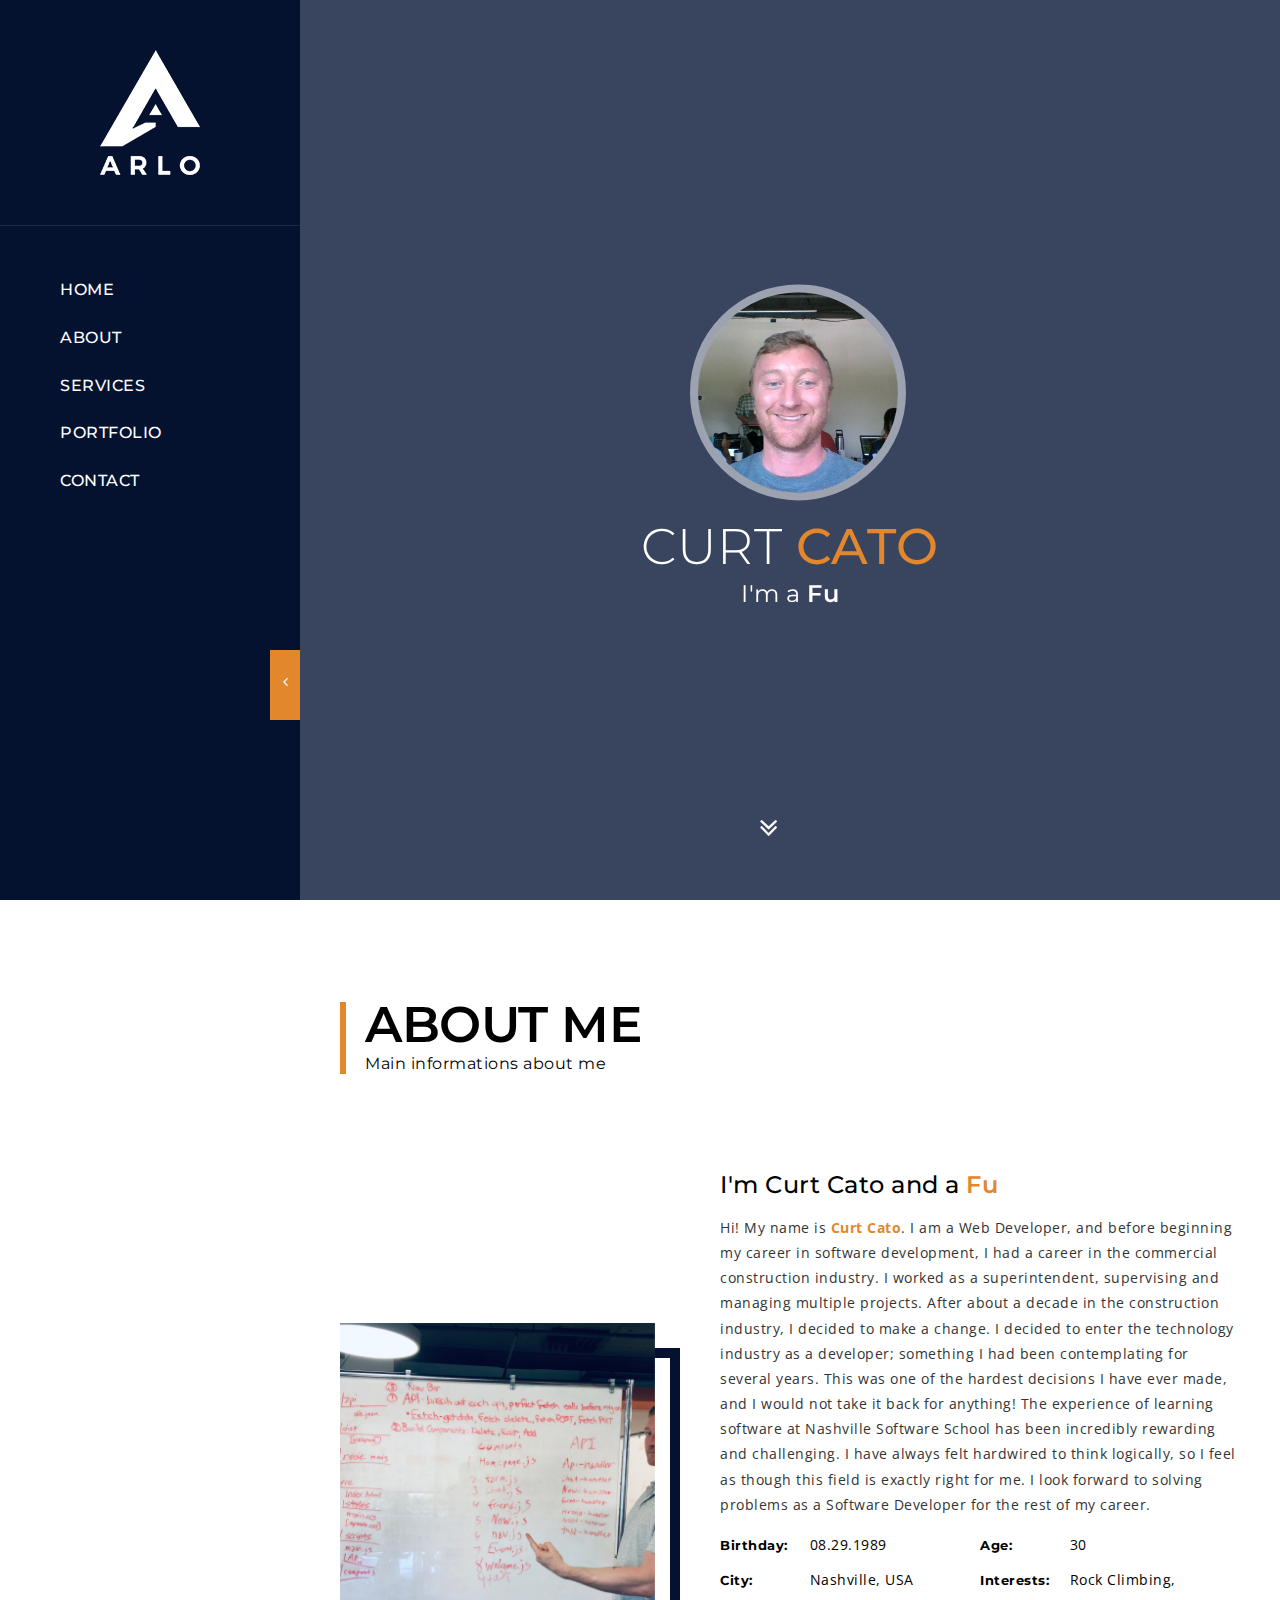
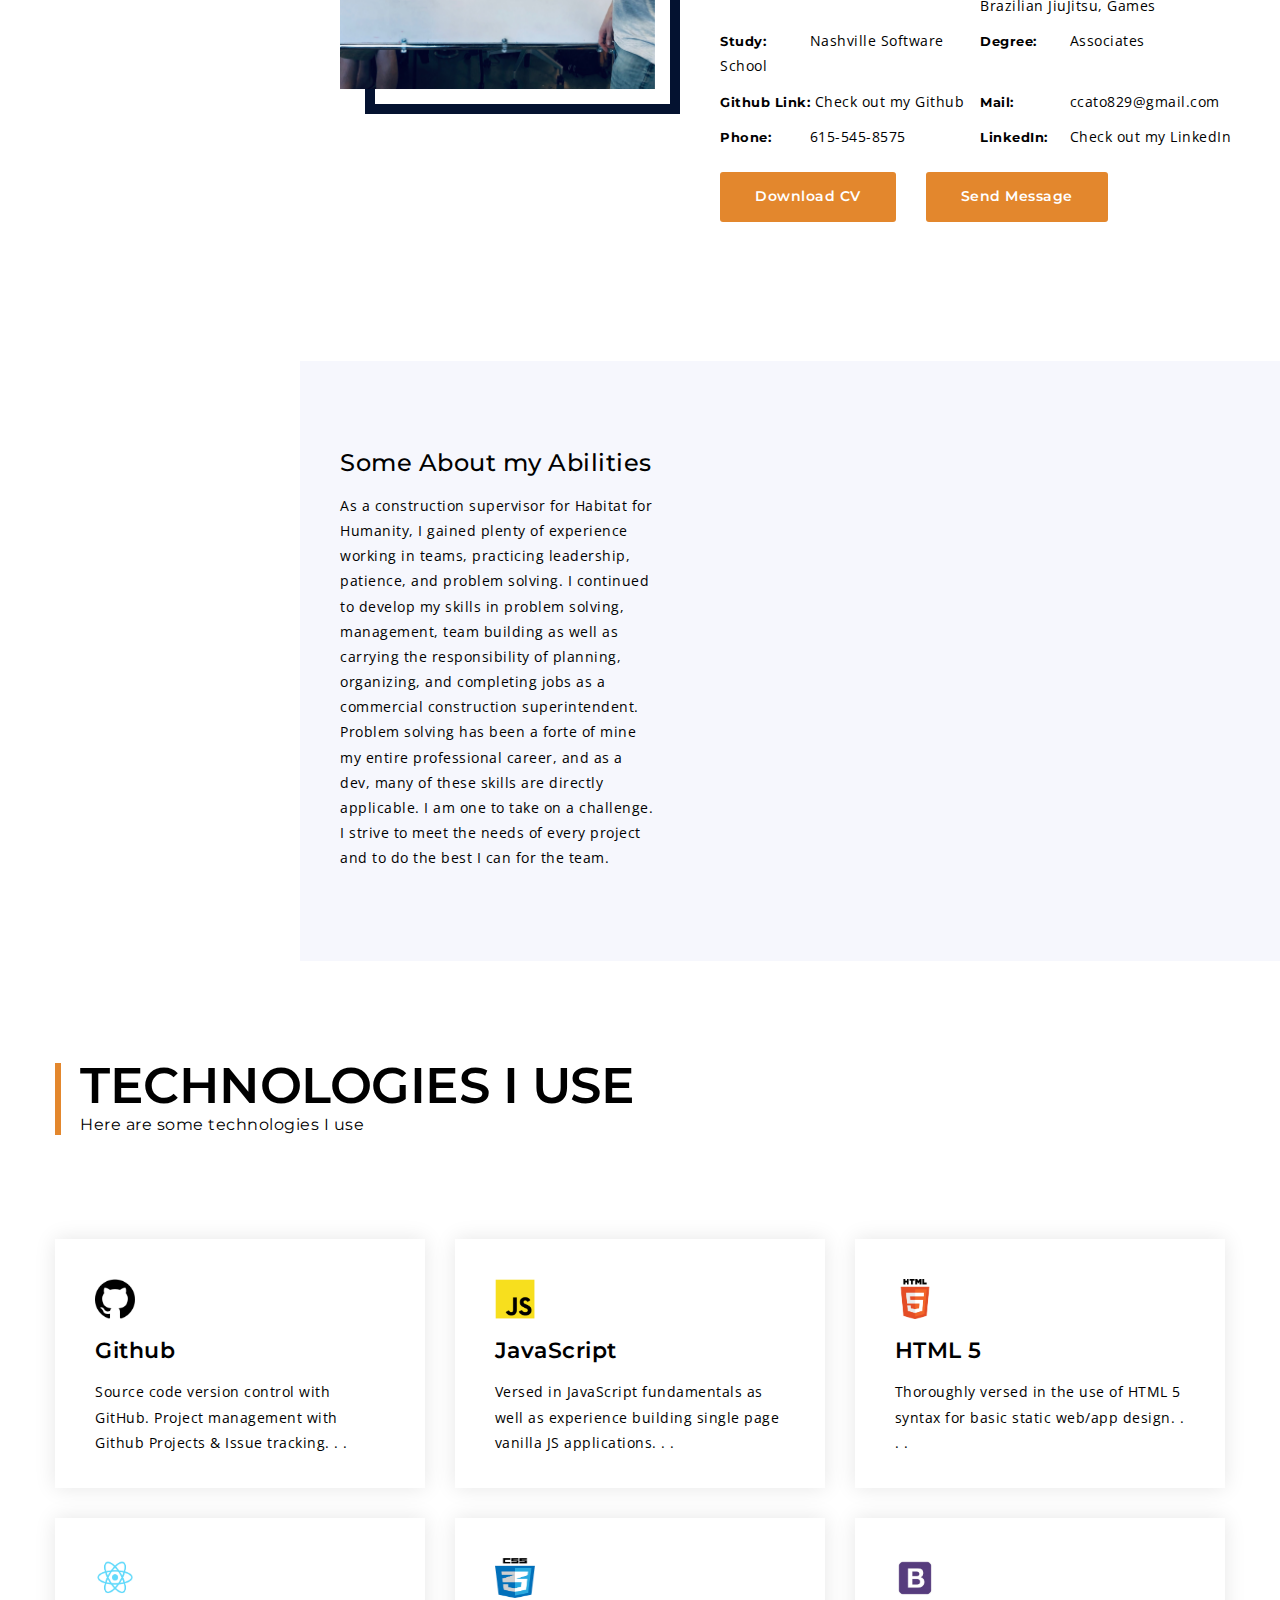
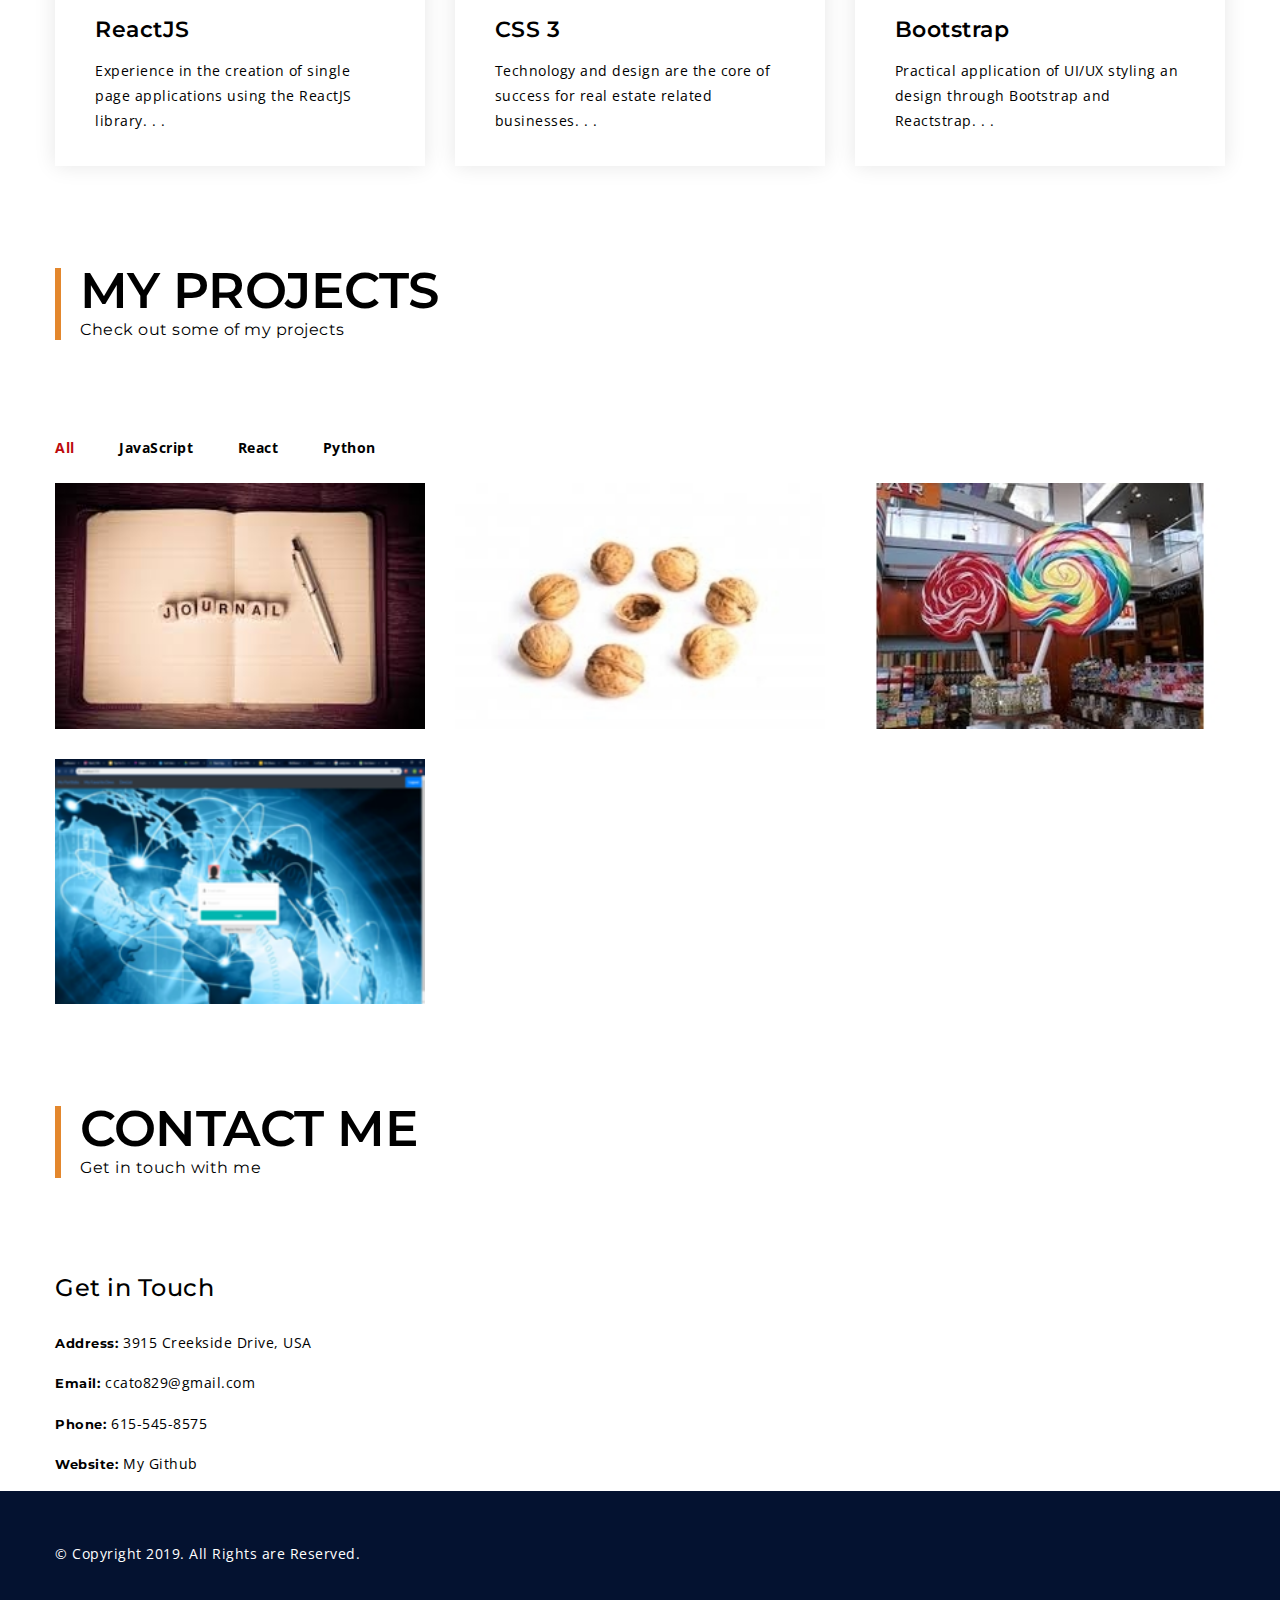
==== index.html @ fca59db5 "first commit" ====
<!DOCTYPE html>
<!--[if lt IE 7]><html class="ie ie6" lang="en"> <![endif]-->
<!--[if IE 7]><html class="ie ie7" lang="en"> <![endif]-->
<!--[if IE 8]><html class="ie ie8" lang="en"> <![endif]-->
<!--[if (gte IE 9)|!(IE)]><!-->
<html lang="en">
  <!--<![endif]-->

  <head>
    <meta http-equiv="Content-Type" content="text/html; charset=utf-8" />

    <meta name="description" content="Name of your web site" />
    <meta name="author" content="Marketify" />

    <meta
      name="viewport"
      content="width=device-width, initial-scale=1, maximum-scale=1"
    />

    <title>Arlo HTML 5 Template</title>

    <!-- STYLES -->
    <link
      href="https://fonts.googleapis.com/css?family=Montserrat:400,400i,500,500i,600,600i,700,700i,800,800i,900,900i"
      rel="stylesheet"
    />
    <link
      href="https://fonts.googleapis.com/css?family=Open+Sans:400,400i,600,600i,700,700i,800,800i"
      rel="stylesheet"
    />
    <link rel="stylesheet" type="text/css" href="css/plugins.css" />
    <link rel="stylesheet" type="text/css" href="css/style.css" />
    <!--[if lt IE 9]>
      <script type="text/javascript" src="js/modernizr.custom.js"></script>
    <![endif]-->
    <!-- /STYLES -->
  </head>

  <body>
    <!-- WRAPPER ALL -->
    <div class="arlo_tm_wrapper_all">
      <div id="arlo_tm_popup_blog">
        <div class="container">
          <div class="inner_popup scrollable"></div>
        </div>
        <span class="close"><a href="#"></a></span>
      </div>

      <!-- PRELOADER -->
      <div class="arlo_tm_preloader">
        <div class="spinner_wrap">
          <div class="spinner"></div>
        </div>
      </div>
      <!-- /PRELOADER -->

      <!-- MOBILE MENU -->
      <div class="arlo_tm_mobile_header_wrap">
        <div class="main_wrap">
          <div class="logo">
            <img src="img/logo/mobile_logo.png" alt="" />
          </div>
          <div class="arlo_tm_trigger">
            <div class="hamburger hamburger--collapse-r">
              <div class="hamburger-box">
                <div class="hamburger-inner"></div>
              </div>
            </div>
          </div>
        </div>
        <div class="arlo_tm_mobile_menu_wrap">
          <div class="mob_menu">
            <ul class="anchor_nav">
              <li><a href="#home">Home</a></li>
              <li><a href="#about">About</a></li>
              <li><a href="#services">Services</a></li>
              <li><a href="#portfolio">Portfolio</a></li>
              <!-- <li><a href="#news">News</a></li> -->
              <li><a href="#contact">Contact</a></li>
            </ul>
          </div>
        </div>
      </div>
      <!-- /MOBILE MENU -->

      <!-- CONTENT -->
      <div class="arlo_tm_content">
        <!-- LEFTPART -->
        <div class="arlo_tm_leftpart_wrap">
          <div class="leftpart_inner">
            <div class="logo_wrap">
              <a href="#"><img src="img/logo/desktop-logo.png" alt=""/></a>
            </div>
            <div class="menu_list_wrap">
              <ul class="anchor_nav">
                <li><a href="#home">Home</a></li>
                <li><a href="#about">About</a></li>
                <li><a href="#services">Services</a></li>
                <li><a href="#portfolio">Portfolio</a></li>
                <!-- <li><a href="#news">News</a></li> -->
                <li><a href="#contact">Contact</a></li>
              </ul>
            </div>
            <div class="leftpart_bottom">
              <div class="social_wrap">
                <ul>
                  <!-- <li>
                    <a href="#"><i class="xcon-facebook"></i></a>
                  </li> -->
                  <!-- <li>
                    <a href="#"><i class="xcon-twitter"></i></a>
                  </li> -->
                  <!-- <li>
                    <a href="#"><i class="xcon-linkedin"></i></a>
                  </li>
                  <li>
                    <a href="#"><i class="xcon-instagram"></i></a>
                  </li> -->
                  <!-- <li>
                    <a href="#"><i class="xcon-behance"></i></a>
                  </li> -->
                </ul>
              </div>
            </div>
            <a class="arlo_tm_resize" href="#"
              ><i class="xcon-angle-left"></i
            ></a>
          </div>
        </div>
        <!-- /LEFTPART -->

        <!-- RIGHTPART -->
        <div class="arlo_tm_rightpart">
          <div class="rightpart_inner">
            <div class="arlo_tm_section" id="home">
              <div class="arlo_tm_hero_header_wrap">
                <div class="arlo_tm_ripple_wrap" id="ripple">
                  <div class="overlay"></div>
                  <div class="inner_content">
                    <div class="image_wrap">
                      <img src="img/about/600x600.jpg" alt="" />
                      <div class="main" data-img-url="img/about/WIN_20190521_11_21_01_Pro.jpg"></div>
                    </div>
                    <div class="name_holder">
                      <h3>Curt <span>Cato</span></h3>
                    </div>
                    <div class="text_typing">
                      <p>
                        I'm a <span class="arlo_tm_animation_text_word"></span>
                      </p>
                    </div>
                  </div>
                  <div class="arlo_tm_arrow_wrap bounce anchor">
                    <a href="#about"><i class="xcon-angle-double-down"></i></a>
                  </div>
                </div>
              </div>
            </div>

            <!-- ABOUT -->
            <div class="arlo_tm_section relative" id="about">
              <div class="arlo_tm_about_wrapper_all">
                <div class="container">
                  <div class="arlo_tm_title_holder">
                    <h3>About Me</h3>
                    <span>Main informations about me</span>
                  </div>
                  <div class="arlo_tm_about_wrap">
                    <div class="author_wrap">
                      <div class="leftbox">
                        <div
                          class="about_image_wrap parallax"
                          data-relative-input="true"
                        >
                          <div class="image layer" data-depth="0.1">
                            <img src="img/about/550x640.jpg" alt="" />
                            <div
                              class="inner"
                              data-img-url="img/about/WhiteBoard.jpg"
                            ></div>
                          </div>
                          <div class="border layer" data-depth="0.2">
                            <img src="img/about/550x640.jpg" alt="" />
                            <div class="inner"></div>
                          </div>
                        </div>
                      </div>
                      <div class="rightbox">
                        <div class="arlo_tm_mini_title_holder">
                          <h4>
                            I'm Curt Cato and a
                            <span class="arlo_tm_animation_text_word"></span>
                          </h4>
                        </div>
                        <div class="definition">
                          <p>
                            Hi! My name is <strong>Curt Cato</strong>. I am a
                            Web Developer, and before beginning my career in
                            software development, I had a career in the
                            commercial construction industry. I worked as a
                            superintendent, supervising and managing multiple
                            projects. After about a decade in the construction
                            industry, I decided to make a change. I decided to
                            enter the technology industry as a developer;
                            something I had been contemplating for several
                            years. This was one of the hardest decisions I have
                            ever made, and I would not take it back for
                            anything! The experience of learning software at
                            Nashville Software School has been incredibly
                            rewarding and challenging. I have always felt
                            hardwired to think logically, so I feel as though
                            this field is exactly right for me. I look forward
                            to solving problems as a Software Developer for the
                            rest of my career.
                          </p>
                        </div>
                        <div class="about_short_contact_wrap">
                          <ul>
                            <li>
                              <span><label>Birthday:</label> 08.29.1989</span>
                            </li>
                            <li>
                              <span><label>Age:</label> 30</span>
                            </li>
                            <li>
                              <span><label>City:</label> Nashville, USA</span>
                            </li>
                            <li>
                              <span
                                ><label>Interests:</label> Rock Climbing,
                                Brazilian JiuJitsu, Games</span
                              >
                            </li>
                            <li>
                              <span
                                ><label>Study:</label> Nashville Software
                                School</span
                              >
                            </li>
                            <li>
                              <span><label>Degree:</label> Associates</span>
                            </li>
                            <li>
                              <span
                                ><label>Github Link:</label>
                                <a href="https://github.com/CurtCato" target="_blank"
                                  >Check out my Github</a
                                ></span
                              >
                            </li>
                            <li>
                              <span
                                ><label>Mail:</label>
                                <a href="mailto:ccato829@gmail.com"
                                  >ccato829&#64;gmail.com</a
                                ></span
                              >
                            </li>
                            <li>
                              <span
                                ><label>Phone:</label>
                                615-545-8575</span
                              >
                            </li>
                            <li>
                              <span
                                ><label>LinkedIn:</label>
                                <a href="https://www.linkedin.com/in/curtcato/" target="_blank"
                                  >Check out my LinkedIn</a
                                ></span
                              >
                            </li>
                          </ul>
                        </div>
                        <div class="buttons_wrap">
                          <ul>
                            <li>
                              <a href="index.html"><span>Download CV</span></a>
                            </li>
                            <li class="anchor">
                              <a href="#contact"><span>Send Message</span></a>
                            </li>
                          </ul>
                        </div>
                      </div>
                    </div>
                  </div>
                </div>
              </div>
            </div>
            <!-- /ABOUT -->

            <!-- SKILLS -->
            <div class="arlo_tm_section">
              <div class="arlo_tm_skills_wrap">
                <div class="container">
                  <div class="inner_wrap">
                    <div class="leftbox">
                      <div class="arlo_tm_mini_title_holder">
                        <h4>Some About my Abilities</h4>
                      </div>
                      <p>
                        As a construction supervisor for Habitat
                        for Humanity, I gained plenty of experience working in
                        teams, practicing leadership, patience, and problem solving.
                        I continued to develop my skills in problem solving, management,
                        team building as well as carrying the responsibility of planning,
                        organizing, and completing jobs as a commercial construction superintendent.
                        Problem solving has been a forte of mine my entire professional career,
                        and as a dev, many of these skills are directly applicable. I am one to
                        take on a challenge. I strive to meet the needs of every project and
                        to do the best I can for the team.
                      </p>
                    </div>
                    <!-- <div class="rightbox">
                      <div class="progress_bar_wrap_total">
                        <div
                          class="arlo_tm_progress_wrap"
                          data-size="small"
                          data-round="c"
                          data-strip="off"
                        >
                          <div
                            class="arlo_tm_progress"
                            data-value="95"
                            data-color="#000"
                          >
                            <span
                              ><span class="label"
                                >Wordpress -
                                <span class="experience"
                                  >5 years of experience</span
                                ></span
                              ><span class="number">95%</span></span
                            >
                            <div class="arlo_tm_bar_bg">
                              <div class="arlo_tm_bar_wrap">
                                <div class="arlo_tm_bar"></div>
                              </div>
                            </div>
                          </div>
                          <div
                            class="arlo_tm_progress"
                            data-value="85"
                            data-color="#000"
                          >
                            <span
                              ><span class="label"
                                >Css -
                                <span class="experience"
                                  >3 years of experience</span
                                ></span
                              ><span class="number">85%</span></span
                            >
                            <div class="arlo_tm_bar_bg">
                              <div class="arlo_tm_bar_wrap">
                                <div class="arlo_tm_bar"></div>
                              </div>
                            </div>
                          </div>
                          <div
                            class="arlo_tm_progress"
                            data-value="75"
                            data-color="#000"
                          >
                            <span
                              ><span class="label"
                                >HTML -
                                <span class="experience"
                                  >4 years of experience</span
                                ></span
                              ><span class="number">75%</span></span
                            >
                            <div class="arlo_tm_bar_bg">
                              <div class="arlo_tm_bar_wrap">
                                <div class="arlo_tm_bar"></div>
                              </div>
                            </div>
                          </div>
                          <div
                            class="arlo_tm_progress"
                            data-value="90"
                            data-color="#000"
                          >
                            <span
                              ><span class="label"
                                >After Effect -
                                <span class="experience"
                                  >6 years of experience</span
                                ></span
                              ><span class="number">90%</span></span
                            >
                            <div class="arlo_tm_bar_bg">
                              <div class="arlo_tm_bar_wrap">
                                <div class="arlo_tm_bar"></div>
                              </div>
                            </div>
                          </div>
                        </div> -->
                      </div>
                    </div>
                  </div>
                </div>
              </div>
            </div>
            <!-- /SKILLS -->

            <!-- SERVICES -->
            <div class="arlo_tm_section" id="services">
              <div class="arlo_tm_services_wrap">
                <div class="container">
                  <div class="arlo_tm_title_holder">
                    <h3>Technologies I Use</h3>
                    <span>Here are some technologies I use</span>
                  </div>
                  <div class="list_wrap">
                    <ul>
                      <li>
                        <div class="inner">
                          <div class="icon">
                            <img
                              class="svg"
                              src="img\logo\githublogo.png"
                              alt=""
                            />
                          </div>
                          <div class="title_service">
                            <h3>Github</h3>
                          </div>
                          <div class="text">
                            <p>
                              Source code version control with GitHub. Project management with Github Projects & Issue
                              tracking. . .
                            </p>
                          </div>
                        </div>
                      </li>
                      <li>
                        <div class="inner">
                          <div class="icon">
                            <img class="svg" src="img\logo\javascripticon.png" alt="" />
                          </div>
                          <div class="title_service">
                            <h3>JavaScript</h3>
                          </div>
                          <div class="text">
                            <p>
                              Versed in JavaScript fundamentals as well as experience building single page vanilla JS
                              applications. . .
                            </p>
                          </div>
                        </div>
                      </li>
                      <li>
                        <div class="inner">
                          <div class="icon">
                            <img class="svg" src="img\logo\html5icon.png" alt="" />
                          </div>
                          <div class="title_service">
                            <h3>HTML 5</h3>
                          </div>
                          <div class="text">
                            <p>
                              Thoroughly versed in the use of HTML 5 syntax for basic static web/app design. . . .
                            </p>
                          </div>
                        </div>
                      </li>
                      <li>
                        <div class="inner">
                          <div class="icon">
                            <img class="svg" src="img\logo\ReactIcon.png" alt="" />
                          </div>
                          <div class="title_service">
                            <h3>ReactJS</h3>
                          </div>
                          <div class="text">
                            <p>
                              Experience in the creation of single page applications using the ReactJS library. . .
                            </p>
                          </div>
                        </div>
                      </li>
                      <li>
                        <div class="inner">
                          <div class="icon">
                            <img
                              class="svg"
                              src="img\logo\CSSlogo.png"
                              alt=""
                            />
                          </div>
                          <div class="title_service">
                            <h3>CSS 3</h3>
                          </div>
                          <div class="text">
                            <p>
                              Technology and design are the core of success for real estate related businesses. . .
                            </p>
                          </div>
                        </div>
                      </li>
                      <li>
                        <div class="inner">
                          <div class="icon">
                            <img
                              class="svg"
                              src="img\logo\BootstrapLogo.jpg"
                              alt=""
                            />
                          </div>
                          <div class="title_service">
                            <h3>Bootstrap</h3>
                          </div>
                          <div class="text">
                            <p>
                              Practical application of UI/UX styling an design through Bootstrap and Reactstrap. . .
                            </p>
                          </div>
                        </div>
                      </li>
                    </ul>
                  </div>
                </div>
              </div>
            </div>
            <!-- /SERVICES -->

            <!-- PORTFOLIO -->
            <div class="arlo_tm_section relative" id="portfolio">
              <div class="arlo_tm_portfolio_wrapper_all">
                <!-- PORTFOLIO FILTER -->
                <div class="arlo_tm_second_portfolio">
                  <div class="container">
                    <div class="arlo_tm_portfolio_wrap">
                      <div class="arlo_tm_title_holder portfolio">
                        <h3>My Projects</h3>
                        <span>Check out some of my projects</span>
                      </div>
                      <div class="arlo_tm_portfolio_titles"></div>
                      <ul class="arlo_tm_portfolio_filter">
                        <li>
                          <a href="#" class="current" data-filter="*">All</a>
                        </li>
                        <li><a href="#" data-filter=".JavaScript">JavaScript</a></li>
                        <li>
                          <a href="#" data-filter=".React">React</a>
                        </li>
                        <li>
                          <a href="#" data-filter=".Python">Python</a>
                        </li>
                      </ul>
                      <ul class="arlo_tm_portfolio_list gallery_zoom">
                        <li class="JavaScript">
                          <div
                            class="entry arlo_tm_portfolio_animation_wrap"
                            data-title="My Daily Journal"
                            data-category="JavaScript"
                          >
                            <a href="https://github.com/CurtCato/Daily-Journal" target="_blank">
                              <img src="img\portfolio\journalImg.jpg" alt="" />
                              <div
                                class="arlo_tm_portfolio_image_main"
                                data-img-url="img\portfolio\journalImg.jpg"
                              ></div>
                            </a>
                          </div>
                        </li>
                        <li class="JavaScript">
                          <div
                            class="entry arlo_tm_portfolio_animation_wrap"
                            data-title="NutShell"
                            data-category="JavaScript"
                          >
                            <a href="https://github.com/CurtCato/c33-nutshell-go-go-grumpy" target="_blank">
                              <img src="img\portfolio\theSmallerNutshellImg.jpg" alt="" />
                              <div
                                class="arlo_tm_portfolio_image_main"
                                data-img-url="img\portfolio\theSmallerNutshellImg.jpg"
                              ></div>
                            </a>
                          </div>
                        </li>
                        <li class="React">
                          <div
                            class="entry arlo_tm_portfolio_animation_wrap"
                            data-title="Kandy-Korner"
                            data-category="React"
                          >
                            <a href="https://github.com/CurtCato/kandy-korner" target="_blank">
                              <img src="img\portfolio\smallerKandyImg.jpg" alt="" />
                              <div
                                class="arlo_tm_portfolio_image_main"
                                data-img-url="img\portfolio\smallerKandyImg.jpg"
                              ></div>
                            </a>
                          </div>
                        </li>
                        <li class="React">
                          <div
                            class="entry arlo_tm_portfolio_animation_wrap"
                            data-title="DevFinder"
                            data-category="React"
                          >
                            <a href="https://github.com/CurtCato/DevFinder-FE-Capstone" target="_blank">
                              <img src="img\portfolio\smallerDevFinder.png" alt="" />
                              <div
                                class="arlo_tm_portfolio_image_main"
                                data-img-url="img\portfolio\smallerDevFinder.png"
                              ></div>
                            </a>
                          </div>
                        </li>
                        <!-- <li class="design">
                          <div
                            class="entry arlo_tm_portfolio_animation_wrap"
                            data-title="Creatives Castle"
                            data-category="Design"
                          >
                            <a href="portfolio-single-5.html">
                              <img src="img/portfolio/600x600.jpg" alt="" />
                              <div
                                class="arlo_tm_portfolio_image_main"
                                data-img-url="img/portfolio/5.jpg"
                              ></div>
                            </a>
                          </div>
                        </li>
                        <li class="photography">
                          <div
                            class="entry arlo_tm_portfolio_animation_wrap"
                            data-title="White Bag"
                            data-category="Photography"
                          >
                            <a href="portfolio-single-6.html">
                              <img src="img/portfolio/600x600.jpg" alt="" />
                              <div
                                class="arlo_tm_portfolio_image_main"
                                data-img-url="img/portfolio/6.jpg"
                              ></div>
                            </a>
                          </div>
                        </li> -->
                      </ul>
                    </div>
                  </div>
                </div>
                <!-- /PORTFOLIO FILTER -->
              </div>
            </div>
            <!-- /PORTFOLIO -->

            <!-- TESTIMONIALS -->
            <!-- <div class="arlo_tm_section" id="testimonials">
              <div class="arlo_tm_testimonials_wrapper_all">
                <div class="arlo_tm_universal_box_wrap">
                  <div class="bg_wrap">
                    <div
                      class="overlay_image testimonial jarallax"
                      data-speed="0"
                    ></div>
                    <div class="overlay_color testimonial"></div>
                  </div>
                  <div class="content testimonial">
                    <div class="arlo_tm_testimonial_wrap">
                      <div class="container">
                        <div class="carousel_wrap">
                          <ul class="owl-carousel">
                            <li class="item">
                              <div class="inner">
                                <div class="quotebox_wrap">
                                  <i class="xcon-quote-left"></i>
                                </div>
                                <div class="definitions_wrap">
                                  <p>
                                    “Arlo team are easy to work with and helped
                                    me make amazing websites in a short amount
                                    of time. Thanks guys for works.”
                                  </p>
                                </div>
                                <div class="name_holder">
                                  <p>Antonio Baraley, CEO Founder</p>
                                </div>
                              </div>
                            </li>
                            <li class="item">
                              <div class="inner">
                                <div class="quotebox_wrap">
                                  <i class="xcon-quote-left"></i>
                                </div>
                                <div class="definitions_wrap">
                                  <p>
                                    “We were looking for a logo with a touch of
                                    modernism. Arlo grasped our needs and
                                    produced a stunning design.”
                                  </p>
                                </div>
                                <div class="name_holder">
                                  <p>Calena Gomez, AOC Designer</p>
                                </div>
                              </div>
                            </li>
                            <li class="item">
                              <div class="inner">
                                <div class="quotebox_wrap">
                                  <i class="xcon-quote-left"></i>
                                </div>
                                <div class="definitions_wrap">
                                  <p>
                                    “Awesome to work with Arlo. Good organized,
                                    easy to communicate with, responsive with
                                    next iterations.”
                                  </p>
                                </div>
                                <div class="name_holder">
                                  <p>Torren Winston, Photographer.</p>
                                </div>
                              </div>
                            </li>
                          </ul>
                        </div>
                      </div>
                    </div>
                  </div>
                </div>
              </div>
            </div> -->
            <!-- /TESTIMONIALS -->

            <!-- COUNTERBOX -->
            <!-- <div class="arlo_tm_section">
              <div class="container">
                <div class="arlo_tm_counter_wrap" data-col="4" data-delay="300">
                  <ul class="arlo_tm_counter_list arlo_tm_miniboxes">
                    <li>
                      <div class="inner arlo_tm_minibox">
                        <h3>
                          <span
                            ><span
                              class="arlo_tm_counter"
                              data-from="0"
                              data-to="2222"
                              data-speed="3000"
                              >0</span
                            ></span
                          >
                        </h3>
                        <span>Projects Completed</span>
                      </div>
                    </li>
                    <li>
                      <div class="inner arlo_tm_minibox">
                        <h3>
                          <span
                            ><span
                              class="arlo_tm_counter"
                              data-from="0"
                              data-to="333"
                              data-speed="3000"
                              >0</span
                            >K</span
                          >
                        </h3>
                        <span>Lines of Code</span>
                      </div>
                    </li>
                    <li>
                      <div class="inner arlo_tm_minibox">
                        <h3>
                          <span
                            ><span
                              class="arlo_tm_counter"
                              data-from="0"
                              data-to="8888"
                              data-speed="3000"
                              >0</span
                            ></span
                          >
                        </h3>
                        <span>Happy Clients</span>
                      </div>
                    </li>
                    <li>
                      <div class="inner arlo_tm_minibox">
                        <h3>
                          <span
                            ><span
                              class="arlo_tm_counter"
                              data-from="0"
                              data-to="777"
                              data-speed="3000"
                              >0</span
                            >+</span
                          >
                        </h3>
                        <span>My Awwwards</span>
                      </div>
                    </li>
                  </ul>
                </div>
              </div>
            </div> -->
            <!-- /COUNTERBOX -->

            <!-- NEWS -->
            <!-- <div class="arlo_tm_section" id="news">
              <div class="arlo_tm_news_wrap">
                <div class="container">
                  <div class="arlo_tm_title_holder news">
                    <h3>Latest News</h3>
                    <span>Check out our latest News</span>
                  </div>
                  <div class="arlo_tm_list_wrap blog_list">
                    <ul class="total">
                      <li class="wow fadeInUp" data-wow-duration="1.2s">
                        <div class="inner_list">
                          <div class="image_wrap">
                            <img
                              class="small"
                              src="img/blog/500x350.jpg"
                              alt=""
                            />
                            <img
                              class="big"
                              src="img/blog/1170x450.jpg"
                              alt=""
                            />
                            <div
                              class="news_image"
                              data-url="img/blog/1.jpg"
                            ></div>
                            <a class="link_news" href="index.html"></a>
                          </div>
                          <div class="definitions_wrap">
                            <div class="date_wrap">
                              <p>
                                January 22, 2018 <a href="index.html">Logos</a>
                              </p>
                            </div>
                            <div class="title_holder">
                              <h3>
                                <a href="index.html"
                                  >How to Create Great Logo for Your Business</a
                                >
                              </h3>
                            </div>
                            <div class="definition">
                              <p>
                                If you are reading this, you probably plan to
                                start a small business or a side hustle very
                                soon. And you probably have ...
                              </p>
                            </div>
                            <div class="full_def">
                              <p>
                                If you are reading this, you probably plan to
                                start a small business or a side hustle very
                                soon. And you probably have a couple of
                                questions running through your mind like: Do I
                                really need that logo? Or Yep, I really need
                                one. But how can I get it on a budget? This post
                                was created to help you bring system out of
                                confusion so you can get the best out of your
                                business and enter the market full force. First
                                of all, yes, you do need a logo, and it does not
                                really matter how big or small your business is.
                                Even if you making a craft soap and sell it to
                                your relatives and friends, you still need a
                                logo. If you plan to monetize an idea, you need
                                a logo for it. Otherwise your work, your
                                efforts, your image and your future brand belong
                                to everyone, like grapes at a grocery store. But
                                most importantly, the final design you come up
                                with should be effective enough to promote your
                                business and get you that place in the sun. Here
                                are a few tips that will make the whole process
                                easier and more fun. The first step to a killer
                                logo is an idea. So start feeding your brain
                                with new impressions and experiences. Use
                                anything that works for you. Try hiking and gain
                                inspiration from nature. Or visit an art
                                gallery. Meditation, photography, action sports
                                In a nutshell, any kind of activity that fills
                                you up with energy and joy may help you get that
                                revolutionary idea. It is always useful to
                                browse the websites (or social media profiles)
                                of your potential rivals to not only judge their
                                logos but to practice analysis. Do you find your
                                competitor logo effective or attractive? Try to
                                think of the ways it helps the rival company to
                                be profitable. Is there something you would
                                change? Why? All of these questions can really
                                help you to improve your own perception of your
                                brand as well as the future marketing strategy.
                                Find out what the strengths and weaknesses of
                                your rivals are and benefit from that knowledge.
                                When it comes to logo design, there are and
                                always will be several safe choices like bold
                                and elegant black and white logos or serif font
                                wordmarks. But if you are striving to get that
                                killer logo, do not be afraid to cross the line
                                and try something rebellious. Go out there and
                                get to know the latest design trends. For
                                example, you may experiment with the bold colors
                                like Ultra Violet, which is the Pantone color of
                                the year, by the way. Or play with the
                                typography and color gradients.
                              </p>
                            </div>
                            <div class="arlo_tm_popup_share_wrap">
                              <ul>
                                <li><a href="#">Facebook</a></li>
                                <li><a href="#">Twitter</a></li>
                                <li><a href="#">Linkedin</a></li>
                                <li><a href="#">Behance</a></li>
                              </ul>
                            </div>
                            <div class="read_more">
                              <a href="#"><span>Read More</span></a>
                            </div>
                          </div>
                        </div>
                      </li>
                      <li
                        class="wow fadeInUp"
                        data-wow-duration="1.2s"
                        data-wow-delay="0.2s"
                      >
                        <div class="inner_list">
                          <div class="image_wrap">
                            <img
                              class="small"
                              src="img/blog/500x350.jpg"
                              alt=""
                            />
                            <img
                              class="big"
                              src="img/blog/1170x450.jpg"
                              alt=""
                            />
                            <div
                              class="news_image"
                              data-url="img/blog/2.jpg"
                            ></div>
                            <a class="link_news" href="index.html"></a>
                          </div>
                          <div class="definitions_wrap">
                            <div class="date_wrap">
                              <p>
                                February 07, 2018
                                <a href="index.html">Illustrator</a>
                              </p>
                            </div>
                            <div class="title_holder">
                              <h3>
                                <a href="index.html"
                                  >How to Autumn Clean Your Design Career?</a
                                >
                              </h3>
                            </div>
                            <div class="definition">
                              <p>
                                Spring cleaning is not just about washing
                                windows and clearing away cobwebs. Your design
                                career also needs a thorough ...
                              </p>
                            </div>
                            <div class="full_def">
                              <p>
                                Whether you are a freelancer or an in-house
                                designer, or at a studio or agency, you will
                                probably have to rebrand at the and Whether you
                                are a freelancer or an in-house designer, or at
                                a studio or agency, you will probably have to
                                rebrand at the and Whether yo are a freelancer
                                or an in-house designer, or at a studio or
                                agency, you'll probably have to rebrand at the
                                andWhether you are a freelancer or an in-house
                                designer, or at a studio or agency, you will
                                probably have to rebrand at the andWhether yo
                                are a freelancer or an in-house designer, or at
                                a studio or agency, you will probably have to
                                rebrand at the and.Whether you are a freelancer
                                or an in-house designer, or at a studio or
                                agency, you will probably have to rebrand at the
                                and Whether you are a freelancer or an in-house
                                designer, or at a studio or agency, you will
                                probably have to rebrand at the andWhether youa
                                are a freelancer or an in-house designer, or at
                                a studio or agency.
                              </p>
                            </div>
                            <div class="arlo_tm_popup_share_wrap">
                              <ul>
                                <li><a href="#">Facebook</a></li>
                                <li><a href="#">Twitter</a></li>
                                <li><a href="#">Linkedin</a></li>
                                <li><a href="#">Behance</a></li>
                              </ul>
                            </div>
                            <div class="read_more">
                              <a href="#"><span>Read More</span></a>
                            </div>
                          </div>
                        </div>
                      </li>
                      <li
                        class="wow fadeInUp"
                        data-wow-duration="1.2s"
                        data-wow-delay="0.4s"
                      >
                        <div class="inner_list">
                          <div class="image_wrap">
                            <img
                              class="small"
                              src="img/blog/500x350.jpg"
                              alt=""
                            />
                            <img
                              class="big"
                              src="img/blog/1170x450.jpg"
                              alt=""
                            />
                            <div
                              class="news_image"
                              data-url="img/blog/3.jpg"
                            ></div>
                            <a class="link_news" href="index.html"></a>
                          </div>
                          <div class="definitions_wrap">
                            <div class="date_wrap">
                              <p>
                                April 12, 2018 <a href="index.html">Branding</a>
                              </p>
                            </div>
                            <div class="title_holder">
                              <h3>
                                <a href="index.html"
                                  >Innovative Ways to Increase Brand</a
                                >
                              </h3>
                            </div>
                            <div class="definition">
                              <p>
                                Having a solid, trusted brand is important for
                                your company to thrive. If your target audience
                                does not know or trust ...
                              </p>
                            </div>
                            <div class="full_def">
                              <p>
                                Having a solid, trusted brand is important for
                                your company to thrive. If your target audience
                                does not know or trust your brand, how will you
                                ever increase your customer base and sales? Here
                                are six innovative strategies you can use to
                                increase brand awareness and help your business
                                thrive. Inviting influencers into your niche is
                                a great way to increase brand awareness and
                                hopefully drive sales. When influencers have an
                                established audience that knows and trusts them,
                                once they mention your product(s) and discuss
                                your brand in their content, those mentions will
                                expand your reach and increase peoples awareness
                                of your product. Ikonick is a perfect example of
                                a company that works directly with influencers:
                                It sells canvas art for your home and office.
                                The way Ikonick uses influencers involves
                                providing them with art and having those
                                influencers pose with the art, then share the
                                photos on social media. "Our relationships are
                                an important part of our business," co-founder
                                Mark Mastrandrea told me. "Our relationships
                                make up our community, and the community is how
                                our brand grows." Ikonick uses all types of
                                influencers, from Instagram photographers to
                                celebrities. The companys social strategy has
                                enabled it to scale and grow exponentially
                                because its influencers become part of its sales
                                team -- even ambassadors. The relationship is
                                mutually rewarding, Mastrandrea said. Companies
                                can also offer to sponsor influencers at an
                                event (if they do that sort of thing) and even
                                use them as spokespersons for their brand and
                                product(s). A lot of CrossFit-related companies
                                do this, including Rogue Fitness, which sponsors
                                certain athletes with clothing. The athlete then
                                becomes a walking billboard for the company.
                                Have you ever received an order that came in
                                branded packaging? Rather than see it as just
                                another shipment, perhaps you felt that that
                                that special branding made the package seem like
                                a gift. The team knows that the product
                                experience doesn't commence at first use, but
                                rather at the unboxing stage. How companies
                                present their brand, and the story they tell
                                through their design and graphics, can create an
                                emotional connection with the customer that may
                                last even longer than the product itself.
                              </p>
                            </div>
                            <div class="arlo_tm_popup_share_wrap">
                              <ul>
                                <li><a href="#">Facebook</a></li>
                                <li><a href="#">Twitter</a></li>
                                <li><a href="#">Linkedin</a></li>
                                <li><a href="#">Behance</a></li>
                              </ul>
                            </div>
                            <div class="read_more">
                              <a href="#"><span>Read More</span></a>
                            </div>
                          </div>
                        </div>
                      </li>
                    </ul>
                  </div>
                </div>
              </div>
            </div> -->
            <!-- /NEWS -->

            <!-- CONTACT & FOOTER -->
            <div class="arlo_tm_section" id="contact">
              <div class="container">
                <div class="arlo_tm_title_holder contact">
                  <h3>Contact Me</h3>
                  <span>Get in touch with me</span>
                </div>
              </div>
              <div class="arlo_tm_footer_contact_wrapper_all">
                <div class="arlo_tm_contact_wrap_all">
                  <div class="container">
                    <div class="leftbox">
                      <div class="arlo_tm_mini_title_holder contact">
                        <h4>Get in Touch</h4>
                      </div>
                      <div class="short_info_wrap">
                        <ul>
                          <li>
                            <p>
                              <label>Address:</label
                              ><span>3915 Creekside Drive, USA</span>
                            </p>
                          </li>
                          <li>
                            <p>
                              <label>Email:</label
                              ><span
                                ><a href="mailto:ccato829@gmail.com"
                                  >ccato829@gmail.com</a
                                ></span
                              >
                            </p>
                          </li>
                          <li>
                            <p>
                              <label>Phone:</label
                              ><span>615-545-8575</span>
                            </p>
                          </li>
                          <li>
                            <p>
                              <label>Website:</label
                              ><span
                                ><a href="https://github.com/CurtCato" target="_blank"
                                  >My Github</a
                                ></span
                              >
                            </p>
                          </li>
                        </ul>
                      </div>
                    </div>
                    <!-- <div class="rightbox">
                      <div class="arlo_tm_contact_wrap">
                        <div class="main_input_wrap">
                          <form
                            action="/"
                            method="post"
                            class="contact_form"
                            id="contact_form"
                          >
                            <div
                              class="returnmessage"
                              data-success="Your message has been received, We will contact you soon."
                            ></div>
                            <div class="empty_notice">
                              <span>Please Fill Required Fields</span>
                            </div>
                            <div class="wrap">
                              <input
                                id="name"
                                type="text"
                                placeholder="Your Name"
                              />
                            </div>
                            <div class="wrap">
                              <input
                                id="email"
                                type="text"
                                placeholder="Your Email"
                              />
                            </div>
                            <div class="wrap">
                              <textarea
                                id="message"
                                placeholder="Your Message"
                              ></textarea>
                            </div>
                            <div class="arlo_tm_button">
                              <a id="send_message" href="mailto:ccato829@gmail.com"
                                ><span>Send Message</span></a
                              >
                            </div>
                          </form>
                        </div>
                      </div>
                    </div> -->
                  </div>
                </div>
                <div class="arlo_tm_footer_wrap">
                  <div class="container">
                    <p>&copy; Copyright 2019. All Rights are Reserved.</p>
                  </div>
                </div>
              </div>
            </div>
            <!-- /CONTACT & FOOTER -->
          </div>
        </div>
        <!-- /RIGHTPART -->

        <a class="arlo_tm_totop" href="#"></a>
      </div>
    </div>
    <!-- / WRAPPER ALL -->

    <!-- SCRIPTS -->
    <script src="js/jquery.js"></script>
    <!--[if lt IE 10]>
      <script type="text/javascript" src="js/ie8.js"></script>
    <![endif]-->
    <script src="js/plugins.js"></script>
    <script src="js/init.js"></script>
    <!-- /SCRIPTS -->
  </body>
</html>
---- css/plugins.css ----
/*
This file is made by Marketify (2018)
This css file includes all base styles and template's main color (in this tempalte main color is pink(#f00a77)).
Template's main color styles located at the bottom of this file.

01) BASE
02) FORM ELEMENTS
03) FONTELLO
04) SKELETON OR GRID
05) PERFECT SCROLLBAR
06) MAGNIFIC POPUP
07) NAV ANCHOR
08) ANIMATION
09) OWL CAROUSEL

*/

/*------------------------------------------------------------------*/
/*	01) BASE
/*------------------------------------------------------------------*/
html,body,div,span,applet,object,iframe,h1,h2,h3,h4,h5,h6,p,blockquote,pre,a,abbr,acronym,address,big,cite,code,del,dfn,em,font,ins,kbd,q,s,samp,small,strike,strong,sub,sup,tt,var,b,u,i,center,dl,dt,dd,ol,ul,li,fieldset,form,label,legend,table,caption,tbody,tfoot,thead,tr,th,td
	{
	background: transparent;
	border: 0;
	margin: 0;
	padding: 0;
	vertical-align: baseline;
	outline: none;
}

article, aside, details, figcaption, figure, footer, header, hgroup, nav, section {
    display: block;
}

blockquote {
	quotes: none;
}

blockquote:before,blockquote:after {
	content: '';
	content: none;
}
ul, ol{
	margin:0px;
}
ul li, ol li{
	margin-bottom:0px;
}
img{
	vertical-align:middle;
	max-width:100%;
}
iframe{
	max-width:100%;
}
del {
	text-decoration: line-through;
}
a, i{
	border:none;
}
a:hover{text-decoration:none;}

h1, h2, h3, h4, h5, h6{
	font-weight:500;
	line-height: 1;
	font-family: "Montserrat";
}
h1 { font-size: 45px; }
h2 { font-size: 36px; }
h3 { font-size: 30px; }
h4 { font-size: 24px; }
h5 { font-size: 20px; }
h6 { font-size: 16px; }

table{
	width:100%;
	max-width:100%;
	text-align:left;
	border-collapse: collapse;
	border-spacing: 0px;
	margin-bottom:15px;
	color:#999;
	border:1px solid #eee;
}
table tr{
	border:1px solid #eee;
}
table th{
	vertical-align:top;
	color:#333;
	background:none;
	font-size:16px;
	font-weight:normal;
	padding:15px 10px;
	border:1px solid #eee;
}
table td{
	vertical-align:top;
	padding:10px;
	border:1px solid #eee;
}

code, pre {
	padding: 10px;
	padding-bottom: 0;
	border-left: 3px solid #6FBF71;
	border-bottom: 1px solid transparent;
	background: #f7f7f7;
	overflow-x:scroll;
}

pre{
	display: block;
	word-break: break-all;
	word-wrap: break-word;
}
pre code { white-space: pre-wrap; }

.space10{width:100%; float:left; clear:both; margin-bottom:10px;}
.space20{width:100%; float:left; clear:both; margin-bottom:20px;}
.space30{width:100%; float:left; clear:both; margin-bottom:30px;}
.space40{width:100%; float:left; clear:both; margin-bottom:40px;}
.space50{width:100%; float:left; clear:both; margin-bottom:50px;}
.space60{width:100%; float:left; clear:both; margin-bottom:60px;}
.space70{width:100%; float:left; clear:both; margin-bottom:70px;}
.space80{width:100%; float:left; clear:both; margin-bottom:80px;}
.space90{width:100%; float:left; clear:both; margin-bottom:90px;}
.space100{width:100%; float:left; clear:both; margin-bottom:100px;}
.space200{width:100%; float:left; clear:both; margin-bottom:200px;}
.space300{width:100%; float:left; clear:both; margin-bottom:300px;}
.space400{width:100%; float:left; clear:both; margin-bottom:400px;}
.space500{width:100%; float:left; clear:both; margin-bottom:500px;}
.space1000{width:100%; float:left; clear:both; margin-bottom:1000px;}

/*------------------------------------------------------------------*/
/*	02) FORM ELEMENTS
/*------------------------------------------------------------------*/

textarea{
	border-radius:0;
	font-size:13px;
	color:#333;
	resize:vertical;
	font-family:"Open Sans";
	letter-spacing: 1.2px !important;

	-webkit-box-sizing: border-box; /* Safari/Chrome, other WebKit */
	-moz-box-sizing: border-box;    /* Firefox, other Gecko */
	-ms-box-sizing: border-box;     /* IE 10 + */
	box-sizing: border-box;         /* Opera/IE 8+ */

	line-height:1.4;
	padding:10px!important;
	width:100%;
	border:1px solid #eee;

	-webkit-transition: all .3s ease;
	   -moz-transition: all .3s ease;
	    -ms-transition: all .3s ease;
	     -o-transition: all .3s ease;
	        transition: all .3s ease;
}
input[type="text"],
input[type="password"],
input[type="datetime"],
input[type="datetime-local"],
input[type="date"],
input[type="month"],
input[type="time"],
input[type="week"],
input[type="number"],
input[type="email"],
input[type="url"],
input[type="search"],
input[type="tel"],
input[type="color"],
.uneditable-input {
	border-radius:0;
	font-size:13px;
	min-width:auto;
	color:#333;
	letter-spacing:1.4px;

	-webkit-box-sizing: border-box; /* Safari/Chrome, other WebKit */
	-moz-box-sizing: border-box;    /* Firefox, other Gecko */
	-ms-box-sizing: border-box;     /* IE 10 + */
	box-sizing: border-box;         /* Opera/IE 8+ */

	font-family:"Open Sans";

	line-height:1.6;
	padding:10px!important;
	height:44px;
	vertical-align:middle;
	border:1px solid #eee;

	-webkit-transition: all .3s ease;
	   -moz-transition: all .3s ease;
	    -ms-transition: all .3s ease;
	     -o-transition: all .3s ease;
	        transition: all .3s ease;
}

textarea:focus,
input[type="text"]:focus,
input[type="password"]:focus,
input[type="datetime"]:focus,
input[type="datetime-local"]:focus,
input[type="date"]:focus,
input[type="month"]:focus,
input[type="time"]:focus,
input[type="week"]:focus,
input[type="number"]:focus,
input[type="email"]:focus,
input[type="url"]:focus,
input[type="search"]:focus,
input[type="tel"]:focus,
input[type="color"]:focus,
.uneditable-input:focus {
	border-color:#ccc;
	background:#eee;
}

input[type="submit"]{
	padding: 13px 15px;
	height: 40px;
	line-height: 1;
	text-transform: uppercase;
	font-size: 13px;
	font-weight: 600;
	text-decoration: none;
	letter-spacing: 0.5px;
	border:none;
	cursor:pointer;
	color: #FFF;
	background:#777;

	-webkit-transition: all .3s ease;
	   -moz-transition: all .3s ease;
	    -ms-transition: all .3s ease;
	     -o-transition: all .3s ease;
	        transition: all .3s ease;
}
input[type="submit"]:hover{
	background:#444;
}
select{
	padding:8px;
	border:2px solid #eee;
}
input[type="button"]{
	cursor:pointer;
	-webkit-transition: all .3s ease;
	   -moz-transition: all .3s ease;
	    -ms-transition: all .3s ease;
	     -o-transition: all .3s ease;
	        transition: all .3s ease;
}

/*------------------------------------------------------------------*/
/*	03) FONTELLO
/*------------------------------------------------------------------*/

@font-face {
  font-family: 'xcon';
  src: url('font/xcon.eot?4965248');
  src: url('font/xcon.eot?4965248#iefix') format('embedded-opentype'),
       url('font/xcon.woff2?4965248') format('woff2'),
       url('font/xcon.woff?4965248') format('woff'),
       url('font/xcon.ttf?4965248') format('truetype'),
       url('font/xcon.svg?4965248#xcon') format('svg');
  font-weight: normal;
  font-style: normal;
}
/* Chrome hack: SVG is rendered more smooth in Windozze. 100% magic, uncomment if you need it. */
/* Note, that will break hinting! In other OS-es font will be not as sharp as it could be */
/*
@media screen and (-webkit-min-device-pixel-ratio:0) {
  @font-face {
    font-family: 'xcon';
    src: url('../font/xcon.svg?4965248#xcon') format('svg');
  }
}
*/

 [class^="xcon-"]:before, [class*=" xcon-"]:before {
  font-family: "xcon";
  font-style: normal;
  font-weight: normal;
  speak: none;

  display: inline-block;
  text-decoration: inherit;
  width: 1em;
  margin-right: .2em;
  text-align: center;
  /* opacity: .8; */

  /* For safety - reset parent styles, that can break glyph codes*/
  font-variant: normal;
  text-transform: none;

  /* fix buttons height, for twitter bootstrap */
  line-height: 1em;

  /* Animation center compensation - margins should be symmetric */
  /* remove if not needed */
  margin-left: .2em;

  /* you can be more comfortable with increased icons size */
  /* font-size: 120%; */

  /* Font smoothing. That was taken from TWBS */
  -webkit-font-smoothing: antialiased;
  -moz-osx-font-smoothing: grayscale;

  /* Uncomment for 3D effect */
  /* text-shadow: 1px 1px 1px rgba(127, 127, 127, 0.3); */
}

.xcon-phone:before { content: '\e800'; } /* '' */
.xcon-mail:before { content: '\e801'; } /* '' */
.xcon-globe:before { content: '\e802'; } /* '' */
.xcon-glass:before { content: '\e803'; } /* '' */
.xcon-music:before { content: '\e804'; } /* '' */
.xcon-search:before { content: '\e805'; } /* '' */
.xcon-star:before { content: '\e806'; } /* '' */
.xcon-star-empty:before { content: '\e807'; } /* '' */
.xcon-heart:before { content: '\e808'; } /* '' */
.xcon-cancel-circled:before { content: '\e809'; } /* '' */
.xcon-ok:before { content: '\e80a'; } /* '' */
.xcon-bookmark:before { content: '\e80b'; } /* '' */
.xcon-thumbs-up:before { content: '\e80c'; } /* '' */
.xcon-thumbs-down:before { content: '\e80d'; } /* '' */
.xcon-download:before { content: '\e80e'; } /* '' */
.xcon-upload:before { content: '\e80f'; } /* '' */
.xcon-lock-open:before { content: '\e810'; } /* '' */
.xcon-lock:before { content: '\e811'; } /* '' */
.xcon-bell:before { content: '\e812'; } /* '' */
.xcon-location:before { content: '\e813'; } /* '' */
.xcon-attention:before { content: '\e814'; } /* '' */
.xcon-cog:before { content: '\e815'; } /* '' */
.xcon-resize-full:before { content: '\e816'; } /* '' */
.xcon-resize-small:before { content: '\e817'; } /* '' */
.xcon-resize-horizontal:before { content: '\e818'; } /* '' */
.xcon-resize-vertical:before { content: '\e819'; } /* '' */
.xcon-basket:before { content: '\e81a'; } /* '' */
.xcon-calendar:before { content: '\e81b'; } /* '' */
.xcon-wrench:before { content: '\e81c'; } /* '' */
.xcon-folder:before { content: '\e81d'; } /* '' */
.xcon-folder-open:before { content: '\e81e'; } /* '' */
.xcon-volume-off:before { content: '\e81f'; } /* '' */
.xcon-volume-up:before { content: '\e820'; } /* '' */
.xcon-volume-down:before { content: '\e821'; } /* '' */
.xcon-clock:before { content: '\e822'; } /* '' */
.xcon-zoom-out:before { content: '\e823'; } /* '' */
.xcon-zoom-in:before { content: '\e824'; } /* '' */
.xcon-down-dir:before { content: '\e825'; } /* '' */
.xcon-up-dir:before { content: '\e826'; } /* '' */
.xcon-left-dir:before { content: '\e827'; } /* '' */
.xcon-right-dir:before { content: '\e828'; } /* '' */
.xcon-down-open:before { content: '\e829'; } /* '' */
.xcon-left-open:before { content: '\e82a'; } /* '' */

.xcon-right-open:before { content: '\e82b'; } /* '' */
.xcon-up-open:before { content: '\e82c'; } /* '' */
.xcon-down-big:before { content: '\e82d'; } /* '' */
.xcon-left-big:before { content: '\e82e'; } /* '' */
.xcon-right-big:before { content: '\e82f'; } /* '' */
.xcon-up-big:before { content: '\e830'; } /* '' */
.xcon-play:before { content: '\e831'; } /* '' */
.xcon-spin3:before { content: '\e832'; } /* '' */
.xcon-play-circled2:before { content: '\e833'; } /* '' */
.xcon-pause:before { content: '\e834'; } /* '' */
.xcon-to-end:before { content: '\e835'; } /* '' */
.xcon-to-end-alt:before { content: '\e836'; } /* '' */
.xcon-to-start:before { content: '\e837'; } /* '' */
.xcon-flash:before { content: '\e838'; } /* '' */
.xcon-to-start-alt:before { content: '\e839'; } /* '' */
.xcon-fast-fw:before { content: '\e83a'; } /* '' */
.xcon-fast-bw:before { content: '\e83b'; } /* '' */
.xcon-off:before { content: '\e83c'; } /* '' */
.xcon-check:before { content: '\e83d'; } /* '' */
.xcon-comment:before { content: '\e83e'; } /* '' */
.xcon-chat:before { content: '\e83f'; } /* '' */
.xcon-forward:before { content: '\e840'; } /* '' */
.xcon-eye:before { content: '\e841'; } /* '' */
.xcon-eye-off:before { content: '\e842'; } /* '' */
.xcon-star-half:before { content: '\e843'; } /* '' */
.xcon-heart-empty:before { content: '\e844'; } /* '' */
.xcon-camera:before { content: '\e845'; } /* '' */
.xcon-videocam:before { content: '\e846'; } /* '' */
.xcon-picture:before { content: '\e847'; } /* '' */
.xcon-camera-alt:before { content: '\e848'; } /* '' */
.xcon-video:before { content: '\e849'; } /* '' */
.xcon-home:before { content: '\e84a'; } /* '' */
.xcon-pencil:before { content: '\e84b'; } /* '' */
.xcon-trash-empty:before { content: '\e84c'; } /* '' */
.xcon-camera-1:before { content: '\e84d'; } /* '' */
.xcon-move:before { content: '\f047'; } /* '' */
.xcon-bookmark-empty:before { content: '\f097'; } /* '' */
.xcon-twitter:before { content: '\f099'; } /* '' */
.xcon-facebook:before { content: '\f09a'; } /* '' */
.xcon-rss:before { content: '\f09e'; } /* '' */
.xcon-resize-full-alt:before { content: '\f0b2'; } /* '' */
.xcon-gplus:before { content: '\f0d5'; } /* '' */
.xcon-sort-down:before { content: '\f0dd'; } /* '' */
.xcon-sort-up:before { content: '\f0de'; } /* '' */
.xcon-mail-alt:before { content: '\f0e0'; } /* '' */
.xcon-linkedin:before { content: '\f0e1'; } /* '' */
.xcon-comment-empty:before { content: '\f0e5'; } /* '' */
.xcon-chat-empty:before { content: '\f0e6'; } /* '' */
.xcon-bell-alt:before { content: '\f0f3'; } /* '' */
.xcon-angle-double-left:before { content: '\f100'; } /* '' */
.xcon-angle-double-right:before { content: '\f101'; } /* '' */
.xcon-angle-double-up:before { content: '\f102'; } /* '' */
.xcon-angle-double-down:before { content: '\f103'; } /* '' */
.xcon-angle-left:before { content: '\f104';
                            margin-top: 25px;
                            padding-bottom: 25px; } /* '' */
.xcon-angle-right:before { content: '\f105'; } /* '' */
.xcon-angle-up:before { content: '\f106'; } /* '' */
.xcon-angle-down:before { content: '\f107'; } /* '' */
.xcon-desktop:before { content: '\f108'; } /* '' */
.xcon-laptop:before { content: '\f109'; } /* '' */
.xcon-tablet:before { content: '\f10a'; } /* '' */
.xcon-mobile:before { content: '\f10b'; } /* '' */
.xcon-quote-left:before { content: '\f10d'; } /* '' */
.xcon-reply:before { content: '\f112'; } /* '' */
.xcon-folder-empty:before { content: '\f114'; } /* '' */
.xcon-folder-open-empty:before { content: '\f115'; } /* '' */
.xcon-reply-all:before { content: '\f122'; } /* '' */
.xcon-star-half-alt:before { content: '\f123'; } /* '' */
.xcon-direction:before { content: '\f124'; } /* '' */
.xcon-attention-alt:before { content: '\f12a'; } /* '' */
.xcon-mic:before { content: '\f130'; } /* '' */
.xcon-mute:before { content: '\f131'; } /* '' */
.xcon-play-circled:before { content: '\f144'; } /* '' */
.xcon-ok-squared:before { content: '\f14a'; } /* '' */
.xcon-euro:before { content: '\f153'; } /* '' */
.xcon-pound:before { content: '\f154'; } /* '' */
.xcon-dollar:before { content: '\f155'; } /* '' */
.xcon-thumbs-up-alt:before { content: '\f164'; } /* '' */
.xcon-thumbs-down-alt:before { content: '\f165'; } /* '' */
.xcon-youtube-play:before { content: '\f16a'; } /* '' */
.xcon-instagram:before { content: '\f16d'; } /* '' */
.xcon-tumblr:before { content: '\f173'; } /* '' */
.xcon-down:before { content: '\f175'; } /* '' */
.xcon-up:before { content: '\f176'; } /* '' */
.xcon-left:before { content: '\f177'; } /* '' */
.xcon-right:before { content: '\f178'; } /* '' */
.xcon-apple:before { content: '\f179'; } /* '' */
.xcon-dribbble:before { content: '\f17d'; } /* '' */
.xcon-vkontakte:before { content: '\f189'; } /* '' */
.xcon-mail-squared:before { content: '\f199'; } /* '' */
.xcon-google:before { content: '\f1a0'; } /* '' */
.xcon-behance:before { content: '\f1b4'; } /* '' */
.xcon-paper-plane:before { content: '\f1d8'; } /* '' */
.xcon-paper-plane-empty:before { content: '\f1d9'; } /* '' */
.xcon-share:before { content: '\f1e0'; } /* '' */
.xcon-share-squared:before { content: '\f1e1'; } /* '' */
.xcon-cc-visa:before { content: '\f1f0'; } /* '' */
.xcon-cc-mastercard:before { content: '\f1f1'; } /* '' */
.xcon-cc-discover:before { content: '\f1f2'; } /* '' */
.xcon-cc-amex:before { content: '\f1f3'; } /* '' */
.xcon-cc-paypal:before { content: '\f1f4'; } /* '' */
.xcon-cc-stripe:before { content: '\f1f5'; } /* '' */
.xcon-bell-off:before { content: '\f1f6'; } /* '' */
.xcon-bell-off-empty:before { content: '\f1f7'; } /* '' */
.xcon-toggle-off:before { content: '\f204'; } /* '' */
.xcon-toggle-on:before { content: '\f205'; } /* '' */
.xcon-pinterest:before { content: '\f231'; } /* '' */
.xcon-hourglass-o:before { content: '\f250'; } /* '' */
.xcon-trademark:before { content: '\f25c'; } /* '' */
.xcon-registered:before { content: '\f25d'; } /* '' */
.xcon-odnoklassniki:before { content: '\f263'; } /* '' */
.xcon-safari:before { content: '\f267'; } /* '' */
.xcon-chrome:before { content: '\f268'; } /* '' */
.xcon-firefox:before { content: '\f269'; } /* '' */
.xcon-opera:before { content: '\f26a'; } /* '' */
.xcon-internet-explorer:before { content: '\f26b'; } /* '' */
.xcon-vimeo:before { content: '\f27d'; } /* '' */

/*
* 	Responsive grid pixel system - v1.1
* 	Copyright 2017, FriendsLaboratory
*   Author: FriendsLaboratory
* 	Created Date : 01-01-2017
*/
.clearfix{
  *zoom: 1;
  clear:both;
}
.clearfix:before,
.clearfix:after {
  display: table;
  line-height: 0;
  content: "";
}
.clearfix:after {
  clear: both;
}

/*------------------------------------------------------------------*/
/*	04) SKELETON OR GRID
/*------------------------------------------------------------------*/

.container {
	max-width: 1250px;
	width:100%;
	margin-left: auto;
	margin-right: auto;
	height:auto;
	padding:0px 40px;
	position:relative;
	clear:both;

	-webkit-box-sizing: border-box; /* Safari/Chrome, other WebKit */
	-moz-box-sizing: border-box;    /* Firefox, other Gecko */
	box-sizing: border-box;         /* Opera/IE 8+ */
}
.container.full{
	max-width:100%;
}
.row {
	height:auto;
}
[class*="fl-col"], .fl-sidebar{
	float: left;
	margin-right: 4%;
}
[class*="fl-col"].float-right{
	float:right;
}
[class*="fl-col"].last, .fl-sidebar.last, [class*="fl-col"].no-space, .fl-col-12{
	margin-right:0px;
}

.fl-col-12 {  width: 100%;      }
.fl-col-9  {  width: 74%;       }
.fl-col-8  {  width: 65.3333%;  }
.fl-col-6  {  width: 48%;       }
.fl-col-4  {  width: 30.6666%;  }
.fl-col-3  {  width: 22%;       }
.fl-sidebar  {  width: 30.6666%;     }

.fl-col-9.no-space  {  width: 78%;  }
.fl-col-8.no-space  {  width: 69.3333%;  }
.fl-col-6.no-space  {  width: 52%;  }
.fl-col-4.no-space  {  width: 34.6666%;  }
.fl-col-3.no-space  {  width: 26%;  }

@media (max-width: 1040px) {
.fl-sidebar  {  width: 100%; clear:both; margin-right:0px; padding:50px 0px;  }
.fl-col-8.fix { width:100%; }
.container{padding:0px 20px;}
}

@media (max-width: 768px) {
.fl-col-12 {  width: 100%;  }
.fl-col-9  {  width: 100%;  }
.fl-col-8  {  width: 100%;  }
.fl-col-6  {  width: 100%;  }
.fl-col-4  {  width: 100%;  }
.fl-col-3  {  width: 100%;  }
}

@media (max-width: 480px) {
.container{padding:0px 10px;}
}

/*------------------------------------------------------------------*/
/*	05) PERFECT SCROLLBAR
/*------------------------------------------------------------------*/

.mCustomScrollbar{-ms-touch-action:pinch-zoom;touch-action:pinch-zoom}.mCustomScrollbar.mCS_no_scrollbar,.mCustomScrollbar.mCS_touch_action{-ms-touch-action:auto;touch-action:auto}.mCustomScrollBox{position:relative;overflow:hidden;height:100%;max-width:100%;outline:0;direction:ltr}.mCSB_container{overflow:hidden;width:auto;height:auto}.mCSB_inside>.mCSB_container{margin-right:30px}.mCSB_container.mCS_no_scrollbar_y.mCS_y_hidden{margin-right:0}.mCS-dir-rtl>.mCSB_inside>.mCSB_container{margin-right:0;margin-left:30px}.mCS-dir-rtl>.mCSB_inside>.mCSB_container.mCS_no_scrollbar_y.mCS_y_hidden{margin-left:0}.mCSB_scrollTools{position:absolute;width:16px;height:auto;left:auto;top:0;right:0;bottom:0;opacity:.75;filter:"alpha(opacity=75)";-ms-filter:"alpha(opacity=75)"}.mCSB_outside+.mCSB_scrollTools{right:-26px}.mCS-dir-rtl>.mCSB_inside>.mCSB_scrollTools,.mCS-dir-rtl>.mCSB_outside+.mCSB_scrollTools{right:auto;left:0}.mCS-dir-rtl>.mCSB_outside+.mCSB_scrollTools{left:-26px}.mCSB_scrollTools .mCSB_draggerContainer{position:absolute;top:0;left:0;bottom:0;right:0;height:auto}.mCSB_scrollTools a+.mCSB_draggerContainer{margin:20px 0}.mCSB_scrollTools .mCSB_draggerRail{width:2px;height:100%;margin:0 auto;-webkit-border-radius:16px;-moz-border-radius:16px;border-radius:16px}.mCSB_scrollTools .mCSB_dragger{cursor:pointer;width:100%;height:30px;z-index:1}.mCSB_scrollTools .mCSB_dragger .mCSB_dragger_bar{position:relative;width:4px;height:100%;margin:0 auto;-webkit-border-radius:16px;-moz-border-radius:16px;border-radius:16px;text-align:center}.mCSB_scrollTools_vertical.mCSB_scrollTools_onDrag_expand .mCSB_dragger.mCSB_dragger_onDrag_expanded .mCSB_dragger_bar,.mCSB_scrollTools_vertical.mCSB_scrollTools_onDrag_expand .mCSB_draggerContainer:hover .mCSB_dragger .mCSB_dragger_bar{width:12px}.mCSB_scrollTools_vertical.mCSB_scrollTools_onDrag_expand .mCSB_dragger.mCSB_dragger_onDrag_expanded+.mCSB_draggerRail,.mCSB_scrollTools_vertical.mCSB_scrollTools_onDrag_expand .mCSB_draggerContainer:hover .mCSB_draggerRail{width:8px}.mCSB_scrollTools .mCSB_buttonDown,.mCSB_scrollTools .mCSB_buttonUp{display:block;position:absolute;height:20px;width:100%;overflow:hidden;margin:0 auto;cursor:pointer}.mCSB_scrollTools .mCSB_buttonDown{bottom:0}.mCSB_horizontal.mCSB_inside>.mCSB_container{margin-right:0;margin-bottom:30px}.mCSB_horizontal.mCSB_outside>.mCSB_container{min-height:100%}.mCSB_horizontal>.mCSB_container.mCS_no_scrollbar_x.mCS_x_hidden{margin-bottom:0}.mCSB_scrollTools.mCSB_scrollTools_horizontal{width:auto;height:16px;top:auto;right:0;bottom:0;left:0}.mCustomScrollBox+.mCSB_scrollTools+.mCSB_scrollTools.mCSB_scrollTools_horizontal,.mCustomScrollBox+.mCSB_scrollTools.mCSB_scrollTools_horizontal{bottom:-26px}.mCSB_scrollTools.mCSB_scrollTools_horizontal a+.mCSB_draggerContainer{margin:0 20px}.mCSB_scrollTools.mCSB_scrollTools_horizontal .mCSB_draggerRail{width:100%;height:2px;margin:7px 0}.mCSB_scrollTools.mCSB_scrollTools_horizontal .mCSB_dragger{width:30px;height:100%;left:0}.mCSB_scrollTools.mCSB_scrollTools_horizontal .mCSB_dragger .mCSB_dragger_bar{width:100%;height:4px;margin:6px auto}.mCSB_scrollTools_horizontal.mCSB_scrollTools_onDrag_expand .mCSB_dragger.mCSB_dragger_onDrag_expanded .mCSB_dragger_bar,.mCSB_scrollTools_horizontal.mCSB_scrollTools_onDrag_expand .mCSB_draggerContainer:hover .mCSB_dragger .mCSB_dragger_bar{height:12px;margin:2px auto}.mCSB_scrollTools_horizontal.mCSB_scrollTools_onDrag_expand .mCSB_dragger.mCSB_dragger_onDrag_expanded+.mCSB_draggerRail,.mCSB_scrollTools_horizontal.mCSB_scrollTools_onDrag_expand .mCSB_draggerContainer:hover .mCSB_draggerRail{height:8px;margin:4px 0}.mCSB_scrollTools.mCSB_scrollTools_horizontal .mCSB_buttonLeft,.mCSB_scrollTools.mCSB_scrollTools_horizontal .mCSB_buttonRight{display:block;position:absolute;width:20px;height:100%;overflow:hidden;margin:0 auto;cursor:pointer}.mCSB_scrollTools.mCSB_scrollTools_horizontal .mCSB_buttonLeft{left:0}.mCSB_scrollTools.mCSB_scrollTools_horizontal .mCSB_buttonRight{right:0}.mCSB_container_wrapper{position:absolute;height:auto;width:auto;overflow:hidden;top:0;left:0;right:0;bottom:0;margin-right:30px;margin-bottom:30px}.mCSB_container_wrapper>.mCSB_container{padding-right:30px;padding-bottom:30px;-webkit-box-sizing:border-box;-moz-box-sizing:border-box;box-sizing:border-box}.mCSB_vertical_horizontal>.mCSB_scrollTools.mCSB_scrollTools_vertical{bottom:20px}.mCSB_vertical_horizontal>.mCSB_scrollTools.mCSB_scrollTools_horizontal{right:20px}.mCSB_container_wrapper.mCS_no_scrollbar_x.mCS_x_hidden+.mCSB_scrollTools.mCSB_scrollTools_vertical{bottom:0}.mCS-dir-rtl>.mCustomScrollBox.mCSB_vertical_horizontal.mCSB_inside>.mCSB_scrollTools.mCSB_scrollTools_horizontal,.mCSB_container_wrapper.mCS_no_scrollbar_y.mCS_y_hidden+.mCSB_scrollTools~.mCSB_scrollTools.mCSB_scrollTools_horizontal{right:0}.mCS-dir-rtl>.mCustomScrollBox.mCSB_vertical_horizontal.mCSB_inside>.mCSB_scrollTools.mCSB_scrollTools_horizontal{left:20px}.mCS-dir-rtl>.mCustomScrollBox.mCSB_vertical_horizontal.mCSB_inside>.mCSB_container_wrapper.mCS_no_scrollbar_y.mCS_y_hidden+.mCSB_scrollTools~.mCSB_scrollTools.mCSB_scrollTools_horizontal{left:0}.mCS-dir-rtl>.mCSB_inside>.mCSB_container_wrapper{margin-right:0;margin-left:30px}.mCSB_container_wrapper.mCS_no_scrollbar_y.mCS_y_hidden>.mCSB_container{padding-right:0}.mCSB_container_wrapper.mCS_no_scrollbar_x.mCS_x_hidden>.mCSB_container{padding-bottom:0}.mCustomScrollBox.mCSB_vertical_horizontal.mCSB_inside>.mCSB_container_wrapper.mCS_no_scrollbar_y.mCS_y_hidden{margin-right:0;margin-left:0}.mCustomScrollBox.mCSB_vertical_horizontal.mCSB_inside>.mCSB_container_wrapper.mCS_no_scrollbar_x.mCS_x_hidden{margin-bottom:0}.mCSB_scrollTools,.mCSB_scrollTools .mCSB_buttonDown,.mCSB_scrollTools .mCSB_buttonLeft,.mCSB_scrollTools .mCSB_buttonRight,.mCSB_scrollTools .mCSB_buttonUp,.mCSB_scrollTools .mCSB_dragger .mCSB_dragger_bar{-webkit-transition:opacity .2s ease-in-out,background-color .2s ease-in-out;-moz-transition:opacity .2s ease-in-out,background-color .2s ease-in-out;-o-transition:opacity .2s ease-in-out,background-color .2s ease-in-out;transition:opacity .2s ease-in-out,background-color .2s ease-in-out}.mCSB_scrollTools_horizontal.mCSB_scrollTools_onDrag_expand .mCSB_draggerRail,.mCSB_scrollTools_horizontal.mCSB_scrollTools_onDrag_expand .mCSB_dragger_bar,.mCSB_scrollTools_vertical.mCSB_scrollTools_onDrag_expand .mCSB_draggerRail,.mCSB_scrollTools_vertical.mCSB_scrollTools_onDrag_expand .mCSB_dragger_bar{-webkit-transition:width .2s ease-out .2s,height .2s ease-out .2s,margin-left .2s ease-out .2s,margin-right .2s ease-out .2s,margin-top .2s ease-out .2s,margin-bottom .2s ease-out .2s,opacity .2s ease-in-out,background-color .2s ease-in-out;-moz-transition:width .2s ease-out .2s,height .2s ease-out .2s,margin-left .2s ease-out .2s,margin-right .2s ease-out .2s,margin-top .2s ease-out .2s,margin-bottom .2s ease-out .2s,opacity .2s ease-in-out,background-color .2s ease-in-out;-o-transition:width .2s ease-out .2s,height .2s ease-out .2s,margin-left .2s ease-out .2s,margin-right .2s ease-out .2s,margin-top .2s ease-out .2s,margin-bottom .2s ease-out .2s,opacity .2s ease-in-out,background-color .2s ease-in-out;transition:width .2s ease-out .2s,height .2s ease-out .2s,margin-left .2s ease-out .2s,margin-right .2s ease-out .2s,margin-top .2s ease-out .2s,margin-bottom .2s ease-out .2s,opacity .2s ease-in-out,background-color .2s ease-in-out}.mCS-autoHide>.mCustomScrollBox>.mCSB_scrollTools,.mCS-autoHide>.mCustomScrollBox~.mCSB_scrollTools{opacity:0;filter:"alpha(opacity=0)";-ms-filter:"alpha(opacity=0)"}.mCS-autoHide:hover>.mCustomScrollBox>.mCSB_scrollTools,.mCS-autoHide:hover>.mCustomScrollBox~.mCSB_scrollTools,.mCustomScrollBox:hover>.mCSB_scrollTools,.mCustomScrollBox:hover~.mCSB_scrollTools,.mCustomScrollbar>.mCustomScrollBox>.mCSB_scrollTools.mCSB_scrollTools_onDrag,.mCustomScrollbar>.mCustomScrollBox~.mCSB_scrollTools.mCSB_scrollTools_onDrag{opacity:1;filter:"alpha(opacity=100)";-ms-filter:"alpha(opacity=100)"}.mCSB_scrollTools .mCSB_draggerRail{background-color:#000;background-color:rgba(0,0,0,.4);filter:"alpha(opacity=40)";-ms-filter:"alpha(opacity=40)"}.mCSB_scrollTools .mCSB_dragger .mCSB_dragger_bar{background-color:#fff;background-color:rgba(255,255,255,.75);filter:"alpha(opacity=75)";-ms-filter:"alpha(opacity=75)"}.mCSB_scrollTools .mCSB_dragger:hover .mCSB_dragger_bar{background-color:#fff;background-color:rgba(255,255,255,.85);filter:"alpha(opacity=85)";-ms-filter:"alpha(opacity=85)"}.mCSB_scrollTools .mCSB_dragger.mCSB_dragger_onDrag .mCSB_dragger_bar,.mCSB_scrollTools .mCSB_dragger:active .mCSB_dragger_bar{background-color:#fff;background-color:rgba(255,255,255,.9);filter:"alpha(opacity=90)";-ms-filter:"alpha(opacity=90)"}.mCSB_scrollTools .mCSB_buttonDown,.mCSB_scrollTools .mCSB_buttonLeft,.mCSB_scrollTools .mCSB_buttonRight,.mCSB_scrollTools .mCSB_buttonUp{background-image:url(mCSB_buttons.png);background-repeat:no-repeat;opacity:.4;filter:"alpha(opacity=40)";-ms-filter:"alpha(opacity=40)"}.mCSB_scrollTools .mCSB_buttonUp{background-position:0 0}.mCSB_scrollTools .mCSB_buttonDown{background-position:0 -20px}.mCSB_scrollTools .mCSB_buttonLeft{background-position:0 -40px}.mCSB_scrollTools .mCSB_buttonRight{background-position:0 -56px}.mCSB_scrollTools .mCSB_buttonDown:hover,.mCSB_scrollTools .mCSB_buttonLeft:hover,.mCSB_scrollTools .mCSB_buttonRight:hover,.mCSB_scrollTools .mCSB_buttonUp:hover{opacity:.75;filter:"alpha(opacity=75)";-ms-filter:"alpha(opacity=75)"}.mCSB_scrollTools .mCSB_buttonDown:active,.mCSB_scrollTools .mCSB_buttonLeft:active,.mCSB_scrollTools .mCSB_buttonRight:active,.mCSB_scrollTools .mCSB_buttonUp:active{opacity:.9;filter:"alpha(opacity=90)";-ms-filter:"alpha(opacity=90)"}.mCS-dark.mCSB_scrollTools .mCSB_draggerRail{background-color:#000;background-color:rgba(0,0,0,.15)}.mCS-dark.mCSB_scrollTools .mCSB_dragger .mCSB_dragger_bar{background-color:#000;background-color:rgba(0,0,0,.75)}.mCS-dark.mCSB_scrollTools .mCSB_dragger:hover .mCSB_dragger_bar{background-color:rgba(0,0,0,.85)}.mCS-dark.mCSB_scrollTools .mCSB_dragger.mCSB_dragger_onDrag .mCSB_dragger_bar,.mCS-dark.mCSB_scrollTools .mCSB_dragger:active .mCSB_dragger_bar{background-color:rgba(0,0,0,.9)}.mCS-dark.mCSB_scrollTools .mCSB_buttonUp{background-position:-80px 0}.mCS-dark.mCSB_scrollTools .mCSB_buttonDown{background-position:-80px -20px}.mCS-dark.mCSB_scrollTools .mCSB_buttonLeft{background-position:-80px -40px}.mCS-dark.mCSB_scrollTools .mCSB_buttonRight{background-position:-80px -56px}.mCS-dark-2.mCSB_scrollTools .mCSB_draggerRail,.mCS-light-2.mCSB_scrollTools .mCSB_draggerRail{width:4px;background-color:#fff;background-color:rgba(255,255,255,.1);-webkit-border-radius:1px;-moz-border-radius:1px;border-radius:1px}.mCS-dark-2.mCSB_scrollTools .mCSB_dragger .mCSB_dragger_bar,.mCS-light-2.mCSB_scrollTools .mCSB_dragger .mCSB_dragger_bar{width:4px;background-color:#fff;background-color:rgba(255,255,255,.75);-webkit-border-radius:1px;-moz-border-radius:1px;border-radius:1px}.mCS-dark-2.mCSB_scrollTools_horizontal .mCSB_dragger .mCSB_dragger_bar,.mCS-dark-2.mCSB_scrollTools_horizontal .mCSB_draggerRail,.mCS-light-2.mCSB_scrollTools_horizontal .mCSB_dragger .mCSB_dragger_bar,.mCS-light-2.mCSB_scrollTools_horizontal .mCSB_draggerRail{width:100%;height:4px;margin:6px auto}.mCS-light-2.mCSB_scrollTools .mCSB_dragger:hover .mCSB_dragger_bar{background-color:#fff;background-color:rgba(255,255,255,.85)}.mCS-light-2.mCSB_scrollTools .mCSB_dragger.mCSB_dragger_onDrag .mCSB_dragger_bar,.mCS-light-2.mCSB_scrollTools .mCSB_dragger:active .mCSB_dragger_bar{background-color:#fff;background-color:rgba(255,255,255,.9)}.mCS-light-2.mCSB_scrollTools .mCSB_buttonUp{background-position:-32px 0}.mCS-light-2.mCSB_scrollTools .mCSB_buttonDown{background-position:-32px -20px}.mCS-light-2.mCSB_scrollTools .mCSB_buttonLeft{background-position:-40px -40px}.mCS-light-2.mCSB_scrollTools .mCSB_buttonRight{background-position:-40px -56px}.mCS-dark-2.mCSB_scrollTools .mCSB_draggerRail{background-color:#000;background-color:rgba(0,0,0,.1);-webkit-border-radius:1px;-moz-border-radius:1px;border-radius:1px}.mCS-dark-2.mCSB_scrollTools .mCSB_dragger .mCSB_dragger_bar{background-color:#000;background-color:rgba(0,0,0,.75);-webkit-border-radius:1px;-moz-border-radius:1px;border-radius:1px}.mCS-dark-2.mCSB_scrollTools .mCSB_dragger:hover .mCSB_dragger_bar{background-color:#000;background-color:rgba(0,0,0,.85)}.mCS-dark-2.mCSB_scrollTools .mCSB_dragger.mCSB_dragger_onDrag .mCSB_dragger_bar,.mCS-dark-2.mCSB_scrollTools .mCSB_dragger:active .mCSB_dragger_bar{background-color:#000;background-color:rgba(0,0,0,.9)}.mCS-dark-2.mCSB_scrollTools .mCSB_buttonUp{background-position:-112px 0}.mCS-dark-2.mCSB_scrollTools .mCSB_buttonDown{background-position:-112px -20px}.mCS-dark-2.mCSB_scrollTools .mCSB_buttonLeft{background-position:-120px -40px}.mCS-dark-2.mCSB_scrollTools .mCSB_buttonRight{background-position:-120px -56px}.mCS-dark-thick.mCSB_scrollTools .mCSB_draggerRail,.mCS-light-thick.mCSB_scrollTools .mCSB_draggerRail{width:4px;background-color:#fff;background-color:rgba(255,255,255,.1);-webkit-border-radius:2px;-moz-border-radius:2px;border-radius:2px}.mCS-dark-thick.mCSB_scrollTools .mCSB_dragger .mCSB_dragger_bar,.mCS-light-thick.mCSB_scrollTools .mCSB_dragger .mCSB_dragger_bar{width:6px;background-color:#fff;background-color:rgba(255,255,255,.75);-webkit-border-radius:2px;-moz-border-radius:2px;border-radius:2px}.mCS-dark-thick.mCSB_scrollTools_horizontal .mCSB_draggerRail,.mCS-light-thick.mCSB_scrollTools_horizontal .mCSB_draggerRail{width:100%;height:4px;margin:6px 0}.mCS-dark-thick.mCSB_scrollTools_horizontal .mCSB_dragger .mCSB_dragger_bar,.mCS-light-thick.mCSB_scrollTools_horizontal .mCSB_dragger .mCSB_dragger_bar{width:100%;height:6px;margin:5px auto}.mCS-light-thick.mCSB_scrollTools .mCSB_dragger:hover .mCSB_dragger_bar{background-color:#fff;background-color:rgba(255,255,255,.85)}.mCS-light-thick.mCSB_scrollTools .mCSB_dragger.mCSB_dragger_onDrag .mCSB_dragger_bar,.mCS-light-thick.mCSB_scrollTools .mCSB_dragger:active .mCSB_dragger_bar{background-color:#fff;background-color:rgba(255,255,255,.9)}.mCS-light-thick.mCSB_scrollTools .mCSB_buttonUp{background-position:-16px 0}.mCS-light-thick.mCSB_scrollTools .mCSB_buttonDown{background-position:-16px -20px}.mCS-light-thick.mCSB_scrollTools .mCSB_buttonLeft{background-position:-20px -40px}.mCS-light-thick.mCSB_scrollTools .mCSB_buttonRight{background-position:-20px -56px}.mCS-dark-thick.mCSB_scrollTools .mCSB_draggerRail{background-color:#000;background-color:rgba(0,0,0,.1);-webkit-border-radius:2px;-moz-border-radius:2px;border-radius:2px}.mCS-dark-thick.mCSB_scrollTools .mCSB_dragger .mCSB_dragger_bar{background-color:#000;background-color:rgba(0,0,0,.75);-webkit-border-radius:2px;-moz-border-radius:2px;border-radius:2px}.mCS-dark-thick.mCSB_scrollTools .mCSB_dragger:hover .mCSB_dragger_bar{background-color:#000;background-color:rgba(0,0,0,.85)}.mCS-dark-thick.mCSB_scrollTools .mCSB_dragger.mCSB_dragger_onDrag .mCSB_dragger_bar,.mCS-dark-thick.mCSB_scrollTools .mCSB_dragger:active .mCSB_dragger_bar{background-color:#000;background-color:rgba(0,0,0,.9)}.mCS-dark-thick.mCSB_scrollTools .mCSB_buttonUp{background-position:-96px 0}.mCS-dark-thick.mCSB_scrollTools .mCSB_buttonDown{background-position:-96px -20px}.mCS-dark-thick.mCSB_scrollTools .mCSB_buttonLeft{background-position:-100px -40px}.mCS-dark-thick.mCSB_scrollTools .mCSB_buttonRight{background-position:-100px -56px}.mCS-light-thin.mCSB_scrollTools .mCSB_draggerRail{background-color:#fff;background-color:rgba(255,255,255,.1)}.mCS-dark-thin.mCSB_scrollTools .mCSB_dragger .mCSB_dragger_bar,.mCS-light-thin.mCSB_scrollTools .mCSB_dragger .mCSB_dragger_bar{width:2px}.mCS-dark-thin.mCSB_scrollTools_horizontal .mCSB_draggerRail,.mCS-light-thin.mCSB_scrollTools_horizontal .mCSB_draggerRail{width:100%}.mCS-dark-thin.mCSB_scrollTools_horizontal .mCSB_dragger .mCSB_dragger_bar,.mCS-light-thin.mCSB_scrollTools_horizontal .mCSB_dragger .mCSB_dragger_bar{width:100%;height:2px;margin:7px auto}.mCS-dark-thin.mCSB_scrollTools .mCSB_draggerRail{background-color:#000;background-color:rgba(0,0,0,.15)}.mCS-dark-thin.mCSB_scrollTools .mCSB_dragger .mCSB_dragger_bar{background-color:#000;background-color:rgba(0,0,0,.75)}.mCS-dark-thin.mCSB_scrollTools .mCSB_dragger:hover .mCSB_dragger_bar{background-color:#000;background-color:rgba(0,0,0,.85)}.mCS-dark-thin.mCSB_scrollTools .mCSB_dragger.mCSB_dragger_onDrag .mCSB_dragger_bar,.mCS-dark-thin.mCSB_scrollTools .mCSB_dragger:active .mCSB_dragger_bar{background-color:#000;background-color:rgba(0,0,0,.9)}.mCS-dark-thin.mCSB_scrollTools .mCSB_buttonUp{background-position:-80px 0}.mCS-dark-thin.mCSB_scrollTools .mCSB_buttonDown{background-position:-80px -20px}.mCS-dark-thin.mCSB_scrollTools .mCSB_buttonLeft{background-position:-80px -40px}.mCS-dark-thin.mCSB_scrollTools .mCSB_buttonRight{background-position:-80px -56px}.mCS-rounded.mCSB_scrollTools .mCSB_draggerRail{background-color:#fff;background-color:rgba(255,255,255,.15)}.mCS-rounded-dark.mCSB_scrollTools .mCSB_dragger,.mCS-rounded-dots-dark.mCSB_scrollTools .mCSB_dragger,.mCS-rounded-dots.mCSB_scrollTools .mCSB_dragger,.mCS-rounded.mCSB_scrollTools .mCSB_dragger{height:14px}.mCS-rounded-dark.mCSB_scrollTools .mCSB_dragger .mCSB_dragger_bar,.mCS-rounded-dots-dark.mCSB_scrollTools .mCSB_dragger .mCSB_dragger_bar,.mCS-rounded-dots.mCSB_scrollTools .mCSB_dragger .mCSB_dragger_bar,.mCS-rounded.mCSB_scrollTools .mCSB_dragger .mCSB_dragger_bar{width:14px;margin:0 1px}.mCS-rounded-dark.mCSB_scrollTools_horizontal .mCSB_dragger,.mCS-rounded-dots-dark.mCSB_scrollTools_horizontal .mCSB_dragger,.mCS-rounded-dots.mCSB_scrollTools_horizontal .mCSB_dragger,.mCS-rounded.mCSB_scrollTools_horizontal .mCSB_dragger{width:14px}.mCS-rounded-dark.mCSB_scrollTools_horizontal .mCSB_dragger .mCSB_dragger_bar,.mCS-rounded-dots-dark.mCSB_scrollTools_horizontal .mCSB_dragger .mCSB_dragger_bar,.mCS-rounded-dots.mCSB_scrollTools_horizontal .mCSB_dragger .mCSB_dragger_bar,.mCS-rounded.mCSB_scrollTools_horizontal .mCSB_dragger .mCSB_dragger_bar{height:14px;margin:1px 0}.mCS-rounded-dark.mCSB_scrollTools_vertical.mCSB_scrollTools_onDrag_expand .mCSB_dragger.mCSB_dragger_onDrag_expanded .mCSB_dragger_bar,.mCS-rounded-dark.mCSB_scrollTools_vertical.mCSB_scrollTools_onDrag_expand .mCSB_draggerContainer:hover .mCSB_dragger .mCSB_dragger_bar,.mCS-rounded.mCSB_scrollTools_vertical.mCSB_scrollTools_onDrag_expand .mCSB_dragger.mCSB_dragger_onDrag_expanded .mCSB_dragger_bar,.mCS-rounded.mCSB_scrollTools_vertical.mCSB_scrollTools_onDrag_expand .mCSB_draggerContainer:hover .mCSB_dragger .mCSB_dragger_bar{width:16px;height:16px;margin:-1px 0}.mCS-rounded-dark.mCSB_scrollTools_vertical.mCSB_scrollTools_onDrag_expand .mCSB_dragger.mCSB_dragger_onDrag_expanded+.mCSB_draggerRail,.mCS-rounded-dark.mCSB_scrollTools_vertical.mCSB_scrollTools_onDrag_expand .mCSB_draggerContainer:hover .mCSB_draggerRail,.mCS-rounded.mCSB_scrollTools_vertical.mCSB_scrollTools_onDrag_expand .mCSB_dragger.mCSB_dragger_onDrag_expanded+.mCSB_draggerRail,.mCS-rounded.mCSB_scrollTools_vertical.mCSB_scrollTools_onDrag_expand .mCSB_draggerContainer:hover .mCSB_draggerRail{width:4px}.mCS-rounded-dark.mCSB_scrollTools_horizontal.mCSB_scrollTools_onDrag_expand .mCSB_dragger.mCSB_dragger_onDrag_expanded .mCSB_dragger_bar,.mCS-rounded-dark.mCSB_scrollTools_horizontal.mCSB_scrollTools_onDrag_expand .mCSB_draggerContainer:hover .mCSB_dragger .mCSB_dragger_bar,.mCS-rounded.mCSB_scrollTools_horizontal.mCSB_scrollTools_onDrag_expand .mCSB_dragger.mCSB_dragger_onDrag_expanded .mCSB_dragger_bar,.mCS-rounded.mCSB_scrollTools_horizontal.mCSB_scrollTools_onDrag_expand .mCSB_draggerContainer:hover .mCSB_dragger .mCSB_dragger_bar{height:16px;width:16px;margin:0 -1px}.mCS-rounded-dark.mCSB_scrollTools_horizontal.mCSB_scrollTools_onDrag_expand .mCSB_dragger.mCSB_dragger_onDrag_expanded+.mCSB_draggerRail,.mCS-rounded-dark.mCSB_scrollTools_horizontal.mCSB_scrollTools_onDrag_expand .mCSB_draggerContainer:hover .mCSB_draggerRail,.mCS-rounded.mCSB_scrollTools_horizontal.mCSB_scrollTools_onDrag_expand .mCSB_dragger.mCSB_dragger_onDrag_expanded+.mCSB_draggerRail,.mCS-rounded.mCSB_scrollTools_horizontal.mCSB_scrollTools_onDrag_expand .mCSB_draggerContainer:hover .mCSB_draggerRail{height:4px;margin:6px 0}.mCS-rounded.mCSB_scrollTools .mCSB_buttonUp{background-position:0 -72px}.mCS-rounded.mCSB_scrollTools .mCSB_buttonDown{background-position:0 -92px}.mCS-rounded.mCSB_scrollTools .mCSB_buttonLeft{background-position:0 -112px}.mCS-rounded.mCSB_scrollTools .mCSB_buttonRight{background-position:0 -128px}.mCS-rounded-dark.mCSB_scrollTools .mCSB_dragger .mCSB_dragger_bar,.mCS-rounded-dots-dark.mCSB_scrollTools .mCSB_dragger .mCSB_dragger_bar{background-color:#000;background-color:rgba(0,0,0,.75)}.mCS-rounded-dark.mCSB_scrollTools .mCSB_draggerRail{background-color:#000;background-color:rgba(0,0,0,.15)}.mCS-rounded-dark.mCSB_scrollTools .mCSB_dragger:hover .mCSB_dragger_bar,.mCS-rounded-dots-dark.mCSB_scrollTools .mCSB_dragger:hover .mCSB_dragger_bar{background-color:#000;background-color:rgba(0,0,0,.85)}.mCS-rounded-dark.mCSB_scrollTools .mCSB_dragger.mCSB_dragger_onDrag .mCSB_dragger_bar,.mCS-rounded-dark.mCSB_scrollTools .mCSB_dragger:active .mCSB_dragger_bar,.mCS-rounded-dots-dark.mCSB_scrollTools .mCSB_dragger.mCSB_dragger_onDrag .mCSB_dragger_bar,.mCS-rounded-dots-dark.mCSB_scrollTools .mCSB_dragger:active .mCSB_dragger_bar{background-color:#000;background-color:rgba(0,0,0,.9)}.mCS-rounded-dark.mCSB_scrollTools .mCSB_buttonUp{background-position:-80px -72px}.mCS-rounded-dark.mCSB_scrollTools .mCSB_buttonDown{background-position:-80px -92px}.mCS-rounded-dark.mCSB_scrollTools .mCSB_buttonLeft{background-position:-80px -112px}.mCS-rounded-dark.mCSB_scrollTools .mCSB_buttonRight{background-position:-80px -128px}.mCS-rounded-dots-dark.mCSB_scrollTools_vertical .mCSB_draggerRail,.mCS-rounded-dots.mCSB_scrollTools_vertical .mCSB_draggerRail{width:4px}.mCS-rounded-dots-dark.mCSB_scrollTools .mCSB_draggerRail,.mCS-rounded-dots-dark.mCSB_scrollTools_horizontal .mCSB_draggerRail,.mCS-rounded-dots.mCSB_scrollTools .mCSB_draggerRail,.mCS-rounded-dots.mCSB_scrollTools_horizontal .mCSB_draggerRail{background-color:transparent;background-position:center}.mCS-rounded-dots-dark.mCSB_scrollTools .mCSB_draggerRail,.mCS-rounded-dots.mCSB_scrollTools .mCSB_draggerRail{background-image:url([data-uri]);background-repeat:repeat-y;opacity:.3;filter:"alpha(opacity=30)";-ms-filter:"alpha(opacity=30)"}.mCS-rounded-dots-dark.mCSB_scrollTools_horizontal .mCSB_draggerRail,.mCS-rounded-dots.mCSB_scrollTools_horizontal .mCSB_draggerRail{height:4px;margin:6px 0;background-repeat:repeat-x}.mCS-rounded-dots.mCSB_scrollTools .mCSB_buttonUp{background-position:-16px -72px}.mCS-rounded-dots.mCSB_scrollTools .mCSB_buttonDown{background-position:-16px -92px}.mCS-rounded-dots.mCSB_scrollTools .mCSB_buttonLeft{background-position:-20px -112px}.mCS-rounded-dots.mCSB_scrollTools .mCSB_buttonRight{background-position:-20px -128px}.mCS-rounded-dots-dark.mCSB_scrollTools .mCSB_draggerRail{background-image:url([data-uri])}.mCS-rounded-dots-dark.mCSB_scrollTools .mCSB_buttonUp{background-position:-96px -72px}.mCS-rounded-dots-dark.mCSB_scrollTools .mCSB_buttonDown{background-position:-96px -92px}.mCS-rounded-dots-dark.mCSB_scrollTools .mCSB_buttonLeft{background-position:-100px -112px}.mCS-rounded-dots-dark.mCSB_scrollTools .mCSB_buttonRight{background-position:-100px -128px}.mCS-3d-dark.mCSB_scrollTools .mCSB_dragger .mCSB_dragger_bar,.mCS-3d-thick-dark.mCSB_scrollTools .mCSB_dragger .mCSB_dragger_bar,.mCS-3d-thick.mCSB_scrollTools .mCSB_dragger .mCSB_dragger_bar,.mCS-3d.mCSB_scrollTools .mCSB_dragger .mCSB_dragger_bar{background-repeat:repeat-y;background-image:-moz-linear-gradient(left,rgba(255,255,255,.5) 0,rgba(255,255,255,0) 100%);background-image:-webkit-gradient(linear,left top,right top,color-stop(0,rgba(255,255,255,.5)),color-stop(100%,rgba(255,255,255,0)));background-image:-webkit-linear-gradient(left,rgba(255,255,255,.5) 0,rgba(255,255,255,0) 100%);background-image:-o-linear-gradient(left,rgba(255,255,255,.5) 0,rgba(255,255,255,0) 100%);background-image:-ms-linear-gradient(left,rgba(255,255,255,.5) 0,rgba(255,255,255,0) 100%);background-image:linear-gradient(to right,rgba(255,255,255,.5) 0,rgba(255,255,255,0) 100%)}.mCS-3d-dark.mCSB_scrollTools_horizontal .mCSB_dragger .mCSB_dragger_bar,.mCS-3d-thick-dark.mCSB_scrollTools_horizontal .mCSB_dragger .mCSB_dragger_bar,.mCS-3d-thick.mCSB_scrollTools_horizontal .mCSB_dragger .mCSB_dragger_bar,.mCS-3d.mCSB_scrollTools_horizontal .mCSB_dragger .mCSB_dragger_bar{background-repeat:repeat-x;background-image:-moz-linear-gradient(top,rgba(255,255,255,.5) 0,rgba(255,255,255,0) 100%);background-image:-webkit-gradient(linear,left top,left bottom,color-stop(0,rgba(255,255,255,.5)),color-stop(100%,rgba(255,255,255,0)));background-image:-webkit-linear-gradient(top,rgba(255,255,255,.5) 0,rgba(255,255,255,0) 100%);background-image:-o-linear-gradient(top,rgba(255,255,255,.5) 0,rgba(255,255,255,0) 100%);background-image:-ms-linear-gradient(top,rgba(255,255,255,.5) 0,rgba(255,255,255,0) 100%);background-image:linear-gradient(to bottom,rgba(255,255,255,.5) 0,rgba(255,255,255,0) 100%)}.mCS-3d-dark.mCSB_scrollTools_vertical .mCSB_dragger,.mCS-3d.mCSB_scrollTools_vertical .mCSB_dragger{height:70px}.mCS-3d-dark.mCSB_scrollTools_horizontal .mCSB_dragger,.mCS-3d.mCSB_scrollTools_horizontal .mCSB_dragger{width:70px}.mCS-3d-dark.mCSB_scrollTools,.mCS-3d.mCSB_scrollTools{opacity:1;filter:"alpha(opacity=30)";-ms-filter:"alpha(opacity=30)"}.mCS-3d-dark.mCSB_scrollTools .mCSB_dragger .mCSB_dragger_bar,.mCS-3d-dark.mCSB_scrollTools .mCSB_draggerRail,.mCS-3d.mCSB_scrollTools .mCSB_dragger .mCSB_dragger_bar,.mCS-3d.mCSB_scrollTools .mCSB_draggerRail{-webkit-border-radius:16px;-moz-border-radius:16px;border-radius:16px}.mCS-3d-dark.mCSB_scrollTools .mCSB_draggerRail,.mCS-3d.mCSB_scrollTools .mCSB_draggerRail{width:8px;background-color:#000;background-color:rgba(0,0,0,.2);box-shadow:inset 1px 0 1px rgba(0,0,0,.5),inset -1px 0 1px rgba(255,255,255,.2)}.mCS-3d-dark.mCSB_scrollTools .mCSB_dragger .mCSB_dragger_bar,.mCS-3d-dark.mCSB_scrollTools .mCSB_dragger.mCSB_dragger_onDrag .mCSB_dragger_bar,.mCS-3d-dark.mCSB_scrollTools .mCSB_dragger:active .mCSB_dragger_bar,.mCS-3d-dark.mCSB_scrollTools .mCSB_dragger:hover .mCSB_dragger_bar,.mCS-3d.mCSB_scrollTools .mCSB_dragger .mCSB_dragger_bar,.mCS-3d.mCSB_scrollTools .mCSB_dragger.mCSB_dragger_onDrag .mCSB_dragger_bar,.mCS-3d.mCSB_scrollTools .mCSB_dragger:active .mCSB_dragger_bar,.mCS-3d.mCSB_scrollTools .mCSB_dragger:hover .mCSB_dragger_bar{background-color:#555}.mCS-3d-dark.mCSB_scrollTools .mCSB_dragger .mCSB_dragger_bar,.mCS-3d.mCSB_scrollTools .mCSB_dragger .mCSB_dragger_bar{width:8px}.mCS-3d-dark.mCSB_scrollTools_horizontal .mCSB_draggerRail,.mCS-3d.mCSB_scrollTools_horizontal .mCSB_draggerRail{width:100%;height:8px;margin:4px 0;box-shadow:inset 0 1px 1px rgba(0,0,0,.5),inset 0 -1px 1px rgba(255,255,255,.2)}.mCS-3d-dark.mCSB_scrollTools_horizontal .mCSB_dragger .mCSB_dragger_bar,.mCS-3d.mCSB_scrollTools_horizontal .mCSB_dragger .mCSB_dragger_bar{width:100%;height:8px;margin:4px auto}.mCS-3d.mCSB_scrollTools .mCSB_buttonUp{background-position:-32px -72px}.mCS-3d.mCSB_scrollTools .mCSB_buttonDown{background-position:-32px -92px}.mCS-3d.mCSB_scrollTools .mCSB_buttonLeft{background-position:-40px -112px}.mCS-3d.mCSB_scrollTools .mCSB_buttonRight{background-position:-40px -128px}.mCS-3d-dark.mCSB_scrollTools .mCSB_draggerRail{background-color:#000;background-color:rgba(0,0,0,.1);box-shadow:inset 1px 0 1px rgba(0,0,0,.1)}.mCS-3d-dark.mCSB_scrollTools_horizontal .mCSB_draggerRail{box-shadow:inset 0 1px 1px rgba(0,0,0,.1)}.mCS-3d-dark.mCSB_scrollTools .mCSB_buttonUp{background-position:-112px -72px}.mCS-3d-dark.mCSB_scrollTools .mCSB_buttonDown{background-position:-112px -92px}.mCS-3d-dark.mCSB_scrollTools .mCSB_buttonLeft{background-position:-120px -112px}.mCS-3d-dark.mCSB_scrollTools .mCSB_buttonRight{background-position:-120px -128px}.mCS-3d-thick-dark.mCSB_scrollTools,.mCS-3d-thick.mCSB_scrollTools{opacity:1;filter:"alpha(opacity=30)";-ms-filter:"alpha(opacity=30)"}.mCS-3d-thick-dark.mCSB_scrollTools,.mCS-3d-thick-dark.mCSB_scrollTools .mCSB_draggerContainer,.mCS-3d-thick.mCSB_scrollTools,.mCS-3d-thick.mCSB_scrollTools .mCSB_draggerContainer{-webkit-border-radius:7px;-moz-border-radius:7px;border-radius:7px}.mCSB_inside+.mCS-3d-thick-dark.mCSB_scrollTools_vertical,.mCSB_inside+.mCS-3d-thick.mCSB_scrollTools_vertical{right:1px}.mCS-3d-thick-dark.mCSB_scrollTools_vertical,.mCS-3d-thick.mCSB_scrollTools_vertical{box-shadow:inset 1px 0 1px rgba(0,0,0,.1),inset 0 0 14px rgba(0,0,0,.5)}.mCS-3d-thick-dark.mCSB_scrollTools_horizontal,.mCS-3d-thick.mCSB_scrollTools_horizontal{bottom:1px;box-shadow:inset 0 1px 1px rgba(0,0,0,.1),inset 0 0 14px rgba(0,0,0,.5)}.mCS-3d-thick-dark.mCSB_scrollTools .mCSB_dragger .mCSB_dragger_bar,.mCS-3d-thick.mCSB_scrollTools .mCSB_dragger .mCSB_dragger_bar{-webkit-border-radius:5px;-moz-border-radius:5px;border-radius:5px;box-shadow:inset 1px 0 0 rgba(255,255,255,.4);width:12px;margin:2px;position:absolute;height:auto;top:0;bottom:0;left:0;right:0}.mCS-3d-thick-dark.mCSB_scrollTools_horizontal .mCSB_dragger .mCSB_dragger_bar,.mCS-3d-thick.mCSB_scrollTools_horizontal .mCSB_dragger .mCSB_dragger_bar{box-shadow:inset 0 1px 0 rgba(255,255,255,.4);height:12px;width:auto}.mCS-3d-thick.mCSB_scrollTools .mCSB_dragger .mCSB_dragger_bar,.mCS-3d-thick.mCSB_scrollTools .mCSB_dragger.mCSB_dragger_onDrag .mCSB_dragger_bar,.mCS-3d-thick.mCSB_scrollTools .mCSB_dragger:active .mCSB_dragger_bar,.mCS-3d-thick.mCSB_scrollTools .mCSB_dragger:hover .mCSB_dragger_bar{background-color:#555}.mCS-3d-thick.mCSB_scrollTools .mCSB_draggerContainer{background-color:#000;background-color:rgba(0,0,0,.05);box-shadow:inset 1px 1px 16px rgba(0,0,0,.1)}.mCS-3d-thick.mCSB_scrollTools .mCSB_draggerRail{background-color:transparent}.mCS-3d-thick.mCSB_scrollTools .mCSB_buttonUp{background-position:-32px -72px}.mCS-3d-thick.mCSB_scrollTools .mCSB_buttonDown{background-position:-32px -92px}.mCS-3d-thick.mCSB_scrollTools .mCSB_buttonLeft{background-position:-40px -112px}.mCS-3d-thick.mCSB_scrollTools .mCSB_buttonRight{background-position:-40px -128px}.mCS-3d-thick-dark.mCSB_scrollTools{box-shadow:inset 0 0 14px rgba(0,0,0,.2)}.mCS-3d-thick-dark.mCSB_scrollTools_horizontal{box-shadow:inset 0 1px 1px rgba(0,0,0,.1),inset 0 0 14px rgba(0,0,0,.2)}.mCS-3d-thick-dark.mCSB_scrollTools .mCSB_dragger .mCSB_dragger_bar{box-shadow:inset 1px 0 0 rgba(255,255,255,.4),inset -1px 0 0 rgba(0,0,0,.2)}.mCS-3d-thick-dark.mCSB_scrollTools_horizontal .mCSB_dragger .mCSB_dragger_bar{box-shadow:inset 0 1px 0 rgba(255,255,255,.4),inset 0 -1px 0 rgba(0,0,0,.2)}.mCS-3d-thick-dark.mCSB_scrollTools .mCSB_dragger .mCSB_dragger_bar,.mCS-3d-thick-dark.mCSB_scrollTools .mCSB_dragger.mCSB_dragger_onDrag .mCSB_dragger_bar,.mCS-3d-thick-dark.mCSB_scrollTools .mCSB_dragger:active .mCSB_dragger_bar,.mCS-3d-thick-dark.mCSB_scrollTools .mCSB_dragger:hover .mCSB_dragger_bar{background-color:#777}.mCS-3d-thick-dark.mCSB_scrollTools .mCSB_draggerContainer{background-color:#fff;background-color:rgba(0,0,0,.05);box-shadow:inset 1px 1px 16px rgba(0,0,0,.1)}.mCS-3d-thick-dark.mCSB_scrollTools .mCSB_draggerRail,.mCS-minimal-dark.mCSB_scrollTools .mCSB_draggerRail,.mCS-minimal.mCSB_scrollTools .mCSB_draggerRail{background-color:transparent}.mCS-3d-thick-dark.mCSB_scrollTools .mCSB_buttonUp{background-position:-112px -72px}.mCS-3d-thick-dark.mCSB_scrollTools .mCSB_buttonDown{background-position:-112px -92px}.mCS-3d-thick-dark.mCSB_scrollTools .mCSB_buttonLeft{background-position:-120px -112px}.mCS-3d-thick-dark.mCSB_scrollTools .mCSB_buttonRight{background-position:-120px -128px}.mCSB_outside+.mCS-minimal-dark.mCSB_scrollTools_vertical,.mCSB_outside+.mCS-minimal.mCSB_scrollTools_vertical{right:0;margin:12px 0}.mCustomScrollBox.mCS-minimal+.mCSB_scrollTools+.mCSB_scrollTools.mCSB_scrollTools_horizontal,.mCustomScrollBox.mCS-minimal+.mCSB_scrollTools.mCSB_scrollTools_horizontal,.mCustomScrollBox.mCS-minimal-dark+.mCSB_scrollTools+.mCSB_scrollTools.mCSB_scrollTools_horizontal,.mCustomScrollBox.mCS-minimal-dark+.mCSB_scrollTools.mCSB_scrollTools_horizontal{bottom:0;margin:0 12px}.mCS-dir-rtl>.mCSB_outside+.mCS-minimal-dark.mCSB_scrollTools_vertical,.mCS-dir-rtl>.mCSB_outside+.mCS-minimal.mCSB_scrollTools_vertical{left:0;right:auto}.mCS-minimal-dark.mCSB_scrollTools_vertical .mCSB_dragger,.mCS-minimal.mCSB_scrollTools_vertical .mCSB_dragger{height:50px}.mCS-minimal-dark.mCSB_scrollTools_horizontal .mCSB_dragger,.mCS-minimal.mCSB_scrollTools_horizontal .mCSB_dragger{width:50px}.mCS-minimal.mCSB_scrollTools .mCSB_dragger .mCSB_dragger_bar{background-color:#fff;background-color:rgba(255,255,255,.2);filter:"alpha(opacity=20)";-ms-filter:"alpha(opacity=20)"}.mCS-minimal.mCSB_scrollTools .mCSB_dragger.mCSB_dragger_onDrag .mCSB_dragger_bar,.mCS-minimal.mCSB_scrollTools .mCSB_dragger:active .mCSB_dragger_bar{background-color:#fff;background-color:rgba(255,255,255,.5);filter:"alpha(opacity=50)";-ms-filter:"alpha(opacity=50)"}.mCS-minimal-dark.mCSB_scrollTools .mCSB_dragger .mCSB_dragger_bar{background-color:#000;background-color:rgba(0,0,0,.2);filter:"alpha(opacity=20)";-ms-filter:"alpha(opacity=20)"}.mCS-minimal-dark.mCSB_scrollTools .mCSB_dragger.mCSB_dragger_onDrag .mCSB_dragger_bar,.mCS-minimal-dark.mCSB_scrollTools .mCSB_dragger:active .mCSB_dragger_bar{background-color:#000;background-color:rgba(0,0,0,.5);filter:"alpha(opacity=50)";-ms-filter:"alpha(opacity=50)"}.mCS-dark-3.mCSB_scrollTools .mCSB_draggerRail,.mCS-light-3.mCSB_scrollTools .mCSB_draggerRail{width:6px;background-color:#000;background-color:rgba(0,0,0,.2)}.mCS-dark-3.mCSB_scrollTools .mCSB_dragger .mCSB_dragger_bar,.mCS-light-3.mCSB_scrollTools .mCSB_dragger .mCSB_dragger_bar{width:6px}.mCS-dark-3.mCSB_scrollTools_horizontal .mCSB_dragger .mCSB_dragger_bar,.mCS-dark-3.mCSB_scrollTools_horizontal .mCSB_draggerRail,.mCS-light-3.mCSB_scrollTools_horizontal .mCSB_dragger .mCSB_dragger_bar,.mCS-light-3.mCSB_scrollTools_horizontal .mCSB_draggerRail{width:100%;height:6px;margin:5px 0}.mCS-dark-3.mCSB_scrollTools_vertical.mCSB_scrollTools_onDrag_expand .mCSB_dragger.mCSB_dragger_onDrag_expanded+.mCSB_draggerRail,.mCS-dark-3.mCSB_scrollTools_vertical.mCSB_scrollTools_onDrag_expand .mCSB_draggerContainer:hover .mCSB_draggerRail,.mCS-light-3.mCSB_scrollTools_vertical.mCSB_scrollTools_onDrag_expand .mCSB_dragger.mCSB_dragger_onDrag_expanded+.mCSB_draggerRail,.mCS-light-3.mCSB_scrollTools_vertical.mCSB_scrollTools_onDrag_expand .mCSB_draggerContainer:hover .mCSB_draggerRail{width:12px}.mCS-dark-3.mCSB_scrollTools_horizontal.mCSB_scrollTools_onDrag_expand .mCSB_dragger.mCSB_dragger_onDrag_expanded+.mCSB_draggerRail,.mCS-dark-3.mCSB_scrollTools_horizontal.mCSB_scrollTools_onDrag_expand .mCSB_draggerContainer:hover .mCSB_draggerRail,.mCS-light-3.mCSB_scrollTools_horizontal.mCSB_scrollTools_onDrag_expand .mCSB_dragger.mCSB_dragger_onDrag_expanded+.mCSB_draggerRail,.mCS-light-3.mCSB_scrollTools_horizontal.mCSB_scrollTools_onDrag_expand .mCSB_draggerContainer:hover .mCSB_draggerRail{height:12px;margin:2px 0}.mCS-light-3.mCSB_scrollTools .mCSB_buttonUp{background-position:-32px -72px}.mCS-light-3.mCSB_scrollTools .mCSB_buttonDown{background-position:-32px -92px}.mCS-light-3.mCSB_scrollTools .mCSB_buttonLeft{background-position:-40px -112px}.mCS-light-3.mCSB_scrollTools .mCSB_buttonRight{background-position:-40px -128px}.mCS-dark-3.mCSB_scrollTools .mCSB_dragger .mCSB_dragger_bar{background-color:#000;background-color:rgba(0,0,0,.75)}.mCS-dark-3.mCSB_scrollTools .mCSB_dragger:hover .mCSB_dragger_bar{background-color:#000;background-color:rgba(0,0,0,.85)}.mCS-dark-3.mCSB_scrollTools .mCSB_dragger.mCSB_dragger_onDrag .mCSB_dragger_bar,.mCS-dark-3.mCSB_scrollTools .mCSB_dragger:active .mCSB_dragger_bar{background-color:#000;background-color:rgba(0,0,0,.9)}.mCS-dark-3.mCSB_scrollTools .mCSB_draggerRail{background-color:#000;background-color:rgba(0,0,0,.1)}.mCS-dark-3.mCSB_scrollTools .mCSB_buttonUp{background-position:-112px -72px}.mCS-dark-3.mCSB_scrollTools .mCSB_buttonDown{background-position:-112px -92px}.mCS-dark-3.mCSB_scrollTools .mCSB_buttonLeft{background-position:-120px -112px}.mCS-dark-3.mCSB_scrollTools .mCSB_buttonRight{background-position:-120px -128px}.mCS-inset-2-dark.mCSB_scrollTools .mCSB_draggerRail,.mCS-inset-2.mCSB_scrollTools .mCSB_draggerRail,.mCS-inset-3-dark.mCSB_scrollTools .mCSB_draggerRail,.mCS-inset-3.mCSB_scrollTools .mCSB_draggerRail,.mCS-inset-dark.mCSB_scrollTools .mCSB_draggerRail,.mCS-inset.mCSB_scrollTools .mCSB_draggerRail{width:12px;background-color:#000;background-color:rgba(0,0,0,.2)}.mCS-inset-2-dark.mCSB_scrollTools .mCSB_dragger .mCSB_dragger_bar,.mCS-inset-2.mCSB_scrollTools .mCSB_dragger .mCSB_dragger_bar,.mCS-inset-3-dark.mCSB_scrollTools .mCSB_dragger .mCSB_dragger_bar,.mCS-inset-3.mCSB_scrollTools .mCSB_dragger .mCSB_dragger_bar,.mCS-inset-dark.mCSB_scrollTools .mCSB_dragger .mCSB_dragger_bar,.mCS-inset.mCSB_scrollTools .mCSB_dragger .mCSB_dragger_bar{width:6px;margin:3px 5px;position:absolute;height:auto;top:0;bottom:0;left:0;right:0}.mCS-inset-2-dark.mCSB_scrollTools_horizontal .mCSB_dragger .mCSB_dragger_bar,.mCS-inset-2.mCSB_scrollTools_horizontal .mCSB_dragger .mCSB_dragger_bar,.mCS-inset-3-dark.mCSB_scrollTools_horizontal .mCSB_dragger .mCSB_dragger_bar,.mCS-inset-3.mCSB_scrollTools_horizontal .mCSB_dragger .mCSB_dragger_bar,.mCS-inset-dark.mCSB_scrollTools_horizontal .mCSB_dragger .mCSB_dragger_bar,.mCS-inset.mCSB_scrollTools_horizontal .mCSB_dragger .mCSB_dragger_bar{height:6px;margin:5px 3px;position:absolute;width:auto;top:0;bottom:0;left:0;right:0}.mCS-inset-2-dark.mCSB_scrollTools_horizontal .mCSB_draggerRail,.mCS-inset-2.mCSB_scrollTools_horizontal .mCSB_draggerRail,.mCS-inset-3-dark.mCSB_scrollTools_horizontal .mCSB_draggerRail,.mCS-inset-3.mCSB_scrollTools_horizontal .mCSB_draggerRail,.mCS-inset-dark.mCSB_scrollTools_horizontal .mCSB_draggerRail,.mCS-inset.mCSB_scrollTools_horizontal .mCSB_draggerRail{width:100%;height:12px;margin:2px 0}.mCS-inset-2.mCSB_scrollTools .mCSB_buttonUp,.mCS-inset-3.mCSB_scrollTools .mCSB_buttonUp,.mCS-inset.mCSB_scrollTools .mCSB_buttonUp{background-position:-32px -72px}.mCS-inset-2.mCSB_scrollTools .mCSB_buttonDown,.mCS-inset-3.mCSB_scrollTools .mCSB_buttonDown,.mCS-inset.mCSB_scrollTools .mCSB_buttonDown{background-position:-32px -92px}.mCS-inset-2.mCSB_scrollTools .mCSB_buttonLeft,.mCS-inset-3.mCSB_scrollTools .mCSB_buttonLeft,.mCS-inset.mCSB_scrollTools .mCSB_buttonLeft{background-position:-40px -112px}.mCS-inset-2.mCSB_scrollTools .mCSB_buttonRight,.mCS-inset-3.mCSB_scrollTools .mCSB_buttonRight,.mCS-inset.mCSB_scrollTools .mCSB_buttonRight{background-position:-40px -128px}.mCS-inset-2-dark.mCSB_scrollTools .mCSB_dragger .mCSB_dragger_bar,.mCS-inset-3-dark.mCSB_scrollTools .mCSB_dragger .mCSB_dragger_bar,.mCS-inset-dark.mCSB_scrollTools .mCSB_dragger .mCSB_dragger_bar{background-color:#000;background-color:rgba(0,0,0,.75)}.mCS-inset-2-dark.mCSB_scrollTools .mCSB_dragger:hover .mCSB_dragger_bar,.mCS-inset-3-dark.mCSB_scrollTools .mCSB_dragger:hover .mCSB_dragger_bar,.mCS-inset-dark.mCSB_scrollTools .mCSB_dragger:hover .mCSB_dragger_bar{background-color:#000;background-color:rgba(0,0,0,.85)}.mCS-inset-2-dark.mCSB_scrollTools .mCSB_dragger.mCSB_dragger_onDrag .mCSB_dragger_bar,.mCS-inset-2-dark.mCSB_scrollTools .mCSB_dragger:active .mCSB_dragger_bar,.mCS-inset-3-dark.mCSB_scrollTools .mCSB_dragger.mCSB_dragger_onDrag .mCSB_dragger_bar,.mCS-inset-3-dark.mCSB_scrollTools .mCSB_dragger:active .mCSB_dragger_bar,.mCS-inset-dark.mCSB_scrollTools .mCSB_dragger.mCSB_dragger_onDrag .mCSB_dragger_bar,.mCS-inset-dark.mCSB_scrollTools .mCSB_dragger:active .mCSB_dragger_bar{background-color:#000;background-color:rgba(0,0,0,.9)}.mCS-inset-2-dark.mCSB_scrollTools .mCSB_draggerRail,.mCS-inset-3-dark.mCSB_scrollTools .mCSB_draggerRail,.mCS-inset-dark.mCSB_scrollTools .mCSB_draggerRail{background-color:#000;background-color:rgba(0,0,0,.1)}.mCS-inset-2-dark.mCSB_scrollTools .mCSB_buttonUp,.mCS-inset-3-dark.mCSB_scrollTools .mCSB_buttonUp,.mCS-inset-dark.mCSB_scrollTools .mCSB_buttonUp{background-position:-112px -72px}.mCS-inset-2-dark.mCSB_scrollTools .mCSB_buttonDown,.mCS-inset-3-dark.mCSB_scrollTools .mCSB_buttonDown,.mCS-inset-dark.mCSB_scrollTools .mCSB_buttonDown{background-position:-112px -92px}.mCS-inset-2-dark.mCSB_scrollTools .mCSB_buttonLeft,.mCS-inset-3-dark.mCSB_scrollTools .mCSB_buttonLeft,.mCS-inset-dark.mCSB_scrollTools .mCSB_buttonLeft{background-position:-120px -112px}.mCS-inset-2-dark.mCSB_scrollTools .mCSB_buttonRight,.mCS-inset-3-dark.mCSB_scrollTools .mCSB_buttonRight,.mCS-inset-dark.mCSB_scrollTools .mCSB_buttonRight{background-position:-120px -128px}.mCS-inset-2-dark.mCSB_scrollTools .mCSB_draggerRail,.mCS-inset-2.mCSB_scrollTools .mCSB_draggerRail{background-color:transparent;border-width:1px;border-style:solid;border-color:#fff;border-color:rgba(255,255,255,.2);-webkit-box-sizing:border-box;-moz-box-sizing:border-box;box-sizing:border-box}.mCS-inset-2-dark.mCSB_scrollTools .mCSB_draggerRail{border-color:#000;border-color:rgba(0,0,0,.2)}.mCS-inset-3.mCSB_scrollTools .mCSB_draggerRail{background-color:#fff;background-color:rgba(255,255,255,.6)}.mCS-inset-3-dark.mCSB_scrollTools .mCSB_draggerRail{background-color:#000;background-color:rgba(0,0,0,.6)}.mCS-inset-3.mCSB_scrollTools .mCSB_dragger .mCSB_dragger_bar{background-color:#000;background-color:rgba(0,0,0,.75)}.mCS-inset-3.mCSB_scrollTools .mCSB_dragger:hover .mCSB_dragger_bar{background-color:#000;background-color:rgba(0,0,0,.85)}.mCS-inset-3.mCSB_scrollTools .mCSB_dragger.mCSB_dragger_onDrag .mCSB_dragger_bar,.mCS-inset-3.mCSB_scrollTools .mCSB_dragger:active .mCSB_dragger_bar{background-color:#000;background-color:rgba(0,0,0,.9)}.mCS-inset-3-dark.mCSB_scrollTools .mCSB_dragger .mCSB_dragger_bar{background-color:#fff;background-color:rgba(255,255,255,.75)}.mCS-inset-3-dark.mCSB_scrollTools .mCSB_dragger:hover .mCSB_dragger_bar{background-color:#fff;background-color:rgba(255,255,255,.85)}.mCS-inset-3-dark.mCSB_scrollTools .mCSB_dragger.mCSB_dragger_onDrag .mCSB_dragger_bar,.mCS-inset-3-dark.mCSB_scrollTools .mCSB_dragger:active .mCSB_dragger_bar{background-color:#fff;background-color:rgba(255,255,255,.9)}

/*------------------------------------------------------------------*/
/*	06) MAGNIFIC POPUP
/*------------------------------------------------------------------*/

.mfp-bg,.mfp-wrap{position:fixed;left:0;top:0}.mfp-bg,.mfp-container,.mfp-wrap{height:100%;width:100%}.mfp-arrow:after,.mfp-arrow:before,.mfp-container:before,.mfp-figure:after{content:''}.mfp-bg{z-index:1042;overflow:hidden;background:#0b0b0b;opacity:.8}.mfp-wrap{z-index:1043;outline:0!important;-webkit-backface-visibility:hidden}.mfp-container{text-align:center;position:absolute;left:0;top:0;padding:0 8px;box-sizing:border-box}.mfp-container:before{display:inline-block;height:100%;vertical-align:middle}.mfp-align-top .mfp-container:before{display:none}.mfp-content{position:relative;display:inline-block;vertical-align:middle;margin:0 auto;text-align:left;z-index:1045}.mfp-ajax-holder .mfp-content,.mfp-inline-holder .mfp-content{width:100%;cursor:auto}.mfp-ajax-cur{cursor:progress}.mfp-zoom-out-cur,.mfp-zoom-out-cur .mfp-image-holder .mfp-close{cursor:-moz-zoom-out;cursor:-webkit-zoom-out;cursor:zoom-out}.mfp-zoom{cursor:pointer;cursor:-webkit-zoom-in;cursor:-moz-zoom-in;cursor:zoom-in}.mfp-auto-cursor .mfp-content{cursor:auto}.mfp-arrow,.mfp-close,.mfp-counter,.mfp-preloader{-webkit-user-select:none;-moz-user-select:none;user-select:none}.mfp-loading.mfp-figure{display:none}.mfp-hide{display:none!important}.mfp-preloader{color:#CCC;position:absolute;top:50%;width:auto;text-align:center;margin-top:-.8em;left:8px;right:8px;z-index:1044}.mfp-preloader a{color:#CCC}.mfp-close,.mfp-preloader a:hover{color:#FFF}.mfp-s-error .mfp-content,.mfp-s-ready .mfp-preloader{display:none}button.mfp-arrow,button.mfp-close{overflow:visible;cursor:pointer;background:0 0;border:0;-webkit-appearance:none;display:block;outline:0;padding:0;z-index:1046;box-shadow:none;touch-action:manipulation}.mfp-figure:after,.mfp-iframe-scaler iframe{box-shadow:0 0 8px rgba(0,0,0,.6);position:absolute;left:0}button::-moz-focus-inner{padding:0;border:0}.mfp-close{width:44px;height:44px;line-height:44px;position:absolute;right:0;top:0;text-decoration:none;text-align:center;opacity:.65;padding:0 0 18px 10px;font-style:normal;font-size:28px;font-family:Arial,Baskerville,monospace}.mfp-close:focus,.mfp-close:hover{opacity:1}.mfp-close:active{top:1px}.mfp-close-btn-in .mfp-close{color:#333}.mfp-iframe-holder .mfp-close,.mfp-image-holder .mfp-close{color:#FFF;right:-6px;text-align:right;padding-right:6px;width:100%}.mfp-counter{position:absolute;top:0;right:0;color:#CCC;font-size:12px;line-height:18px;white-space:nowrap}.mfp-figure,img.mfp-img{line-height:0}.mfp-arrow{position:absolute;opacity:.65;margin:-55px 0 0;top:50%;padding:0;width:90px;height:110px;-webkit-tap-highlight-color:transparent}.mfp-arrow:active{margin-top:-54px}.mfp-arrow:focus,.mfp-arrow:hover{opacity:1}.mfp-arrow:after,.mfp-arrow:before{display:block;width:0;height:0;position:absolute;left:0;top:0;margin-top:35px;margin-left:35px;border:inset transparent}.mfp-arrow:after{border-top-width:13px;border-bottom-width:13px;top:8px}.mfp-arrow:before{border-top-width:21px;border-bottom-width:21px;opacity:.7}.mfp-arrow-left{left:0}.mfp-arrow-left:after{border-right:17px solid #FFF;margin-left:31px}.mfp-arrow-left:before{margin-left:25px;border-right:27px solid #3F3F3F}.mfp-arrow-right{right:0}.mfp-arrow-right:after{border-left:17px solid #FFF;margin-left:39px}.mfp-arrow-right:before{border-left:27px solid #3F3F3F}.mfp-iframe-holder{padding-top:40px;padding-bottom:40px}.mfp-iframe-holder .mfp-content{line-height:0;width:100%;max-width:900px}.mfp-image-holder .mfp-content,img.mfp-img{max-width:100%}.mfp-iframe-holder .mfp-close{top:-40px}.mfp-iframe-scaler{width:100%;height:0;overflow:hidden;padding-top:56.25%}.mfp-iframe-scaler iframe{display:block;top:0;width:100%;height:100%;background:#000}.mfp-figure:after,img.mfp-img{width:auto;height:auto;display:block}img.mfp-img{box-sizing:border-box;padding:40px 0;margin:0 auto}.mfp-figure:after{top:40px;bottom:40px;right:0;z-index:-1;background:#444}.mfp-figure small{color:#BDBDBD;display:block;font-size:12px;line-height:14px}.mfp-figure figure{margin:0}.mfp-bottom-bar{margin-top:-36px;position:absolute;top:100%;left:0;width:100%;cursor:auto}.mfp-title{text-align:left;line-height:18px;color:#F3F3F3;word-wrap:break-word;padding-right:36px}.mfp-gallery .mfp-image-holder .mfp-figure{cursor:pointer}@media screen and (max-width:800px) and (orientation:landscape),screen and (max-height:300px){.mfp-img-mobile .mfp-image-holder{padding-left:0;padding-right:0}.mfp-img-mobile img.mfp-img{padding:0}.mfp-img-mobile .mfp-figure:after{top:0;bottom:0}.mfp-img-mobile .mfp-figure small{display:inline;margin-left:5px}.mfp-img-mobile .mfp-bottom-bar{background:rgba(0,0,0,.6);bottom:0;margin:0;top:auto;padding:3px 5px;position:fixed;box-sizing:border-box}.mfp-img-mobile .mfp-bottom-bar:empty{padding:0}.mfp-img-mobile .mfp-counter{right:5px;top:3px}.mfp-img-mobile .mfp-close{top:0;right:0;width:35px;height:35px;line-height:35px;background:rgba(0,0,0,.6);position:fixed;text-align:center;padding:0}}@media all and (max-width:900px){.mfp-arrow{-webkit-transform:scale(.75);transform:scale(.75)}.mfp-arrow-left{-webkit-transform-origin:0;transform-origin:0}.mfp-arrow-right{-webkit-transform-origin:100%;transform-origin:100%}.mfp-container{padding-left:6px;padding-right:6px}}


/*------------------------------------------------------------------*/
/*	07) NAV ANCHOR
/*------------------------------------------------------------------*/

.anchor_nav .current a {
  transition: all .3s ease;
}

/*------------------------------------------------------------------*/
/*	08) ANIMATION
/*------------------------------------------------------------------*/

/*!
 * animate.css -http://daneden.me/animate
 * Version - 3.5.2
 * Licensed under the MIT license - http://opensource.org/licenses/MIT
 *
 * Copyright (c) 2017 Daniel Eden
 */

.animated {
  animation-duration: 1s;
  animation-fill-mode: both;
}

.animated.infinite {
  animation-iteration-count: infinite;
}

.animated.hinge {
  animation-duration: 2s;
}

.animated.flipOutX,
.animated.flipOutY,
.animated.bounceIn,
.animated.bounceOut {
  animation-duration: .75s;
}

@keyframes bounce {
  from, 20%, 53%, 80%, to {
    animation-timing-function: cubic-bezier(0.215, 0.610, 0.355, 1.000);
    transform: translate3d(0,0,0);
  }

  40%, 43% {
    animation-timing-function: cubic-bezier(0.755, 0.050, 0.855, 0.060);
    transform: translate3d(0, -30px, 0);
  }

  70% {
    animation-timing-function: cubic-bezier(0.755, 0.050, 0.855, 0.060);
    transform: translate3d(0, -15px, 0);
  }

  90% {
    transform: translate3d(0,-4px,0);
  }
}

.bounce {
  animation-name: bounce;
  transform-origin: center bottom;
}

@keyframes flash {
  from, 50%, to {
    opacity: 1;
  }

  25%, 75% {
    opacity: 0;
  }
}

.flash {
  animation-name: flash;
}

/* originally authored by Nick Pettit - https://github.com/nickpettit/glide */

@keyframes pulse {
  from {
    transform: scale3d(1, 1, 1);
  }

  50% {
    transform: scale3d(1.05, 1.05, 1.05);
  }

  to {
    transform: scale3d(1, 1, 1);
  }
}

.pulse {
  animation-name: pulse;
}

@keyframes rubberBand {
  from {
    transform: scale3d(1, 1, 1);
  }

  30% {
    transform: scale3d(1.25, 0.75, 1);
  }

  40% {
    transform: scale3d(0.75, 1.25, 1);
  }

  50% {
    transform: scale3d(1.15, 0.85, 1);
  }

  65% {
    transform: scale3d(.95, 1.05, 1);
  }

  75% {
    transform: scale3d(1.05, .95, 1);
  }

  to {
    transform: scale3d(1, 1, 1);
  }
}

.rubberBand {
  animation-name: rubberBand;
}

@keyframes shake {
  from, to {
    transform: translate3d(0, 0, 0);
  }

  10%, 30%, 50%, 70%, 90% {
    transform: translate3d(-10px, 0, 0);
  }

  20%, 40%, 60%, 80% {
    transform: translate3d(10px, 0, 0);
  }
}

.shake {
  animation-name: shake;
}

@keyframes headShake {
  0% {
    transform: translateX(0);
  }

  6.5% {
    transform: translateX(-6px) rotateY(-9deg);
  }

  18.5% {
    transform: translateX(5px) rotateY(7deg);
  }

  31.5% {
    transform: translateX(-3px) rotateY(-5deg);
  }

  43.5% {
    transform: translateX(2px) rotateY(3deg);
  }

  50% {
    transform: translateX(0);
  }
}

.headShake {
  animation-timing-function: ease-in-out;
  animation-name: headShake;
}

@keyframes swing {
  20% {
    transform: rotate3d(0, 0, 1, 15deg);
  }

  40% {
    transform: rotate3d(0, 0, 1, -10deg);
  }

  60% {
    transform: rotate3d(0, 0, 1, 5deg);
  }

  80% {
    transform: rotate3d(0, 0, 1, -5deg);
  }

  to {
    transform: rotate3d(0, 0, 1, 0deg);
  }
}

.swing {
  transform-origin: top center;
  animation-name: swing;
}

@keyframes tada {
  from {
    transform: scale3d(1, 1, 1);
  }

  10%, 20% {
    transform: scale3d(.9, .9, .9) rotate3d(0, 0, 1, -3deg);
  }

  30%, 50%, 70%, 90% {
    transform: scale3d(1.1, 1.1, 1.1) rotate3d(0, 0, 1, 3deg);
  }

  40%, 60%, 80% {
    transform: scale3d(1.1, 1.1, 1.1) rotate3d(0, 0, 1, -3deg);
  }

  to {
    transform: scale3d(1, 1, 1);
  }
}

.tada {
  animation-name: tada;
}

/* originally authored by Nick Pettit - https://github.com/nickpettit/glide */

@keyframes wobble {
  from {
    transform: none;
  }

  15% {
    transform: translate3d(-25%, 0, 0) rotate3d(0, 0, 1, -5deg);
  }

  30% {
    transform: translate3d(20%, 0, 0) rotate3d(0, 0, 1, 3deg);
  }

  45% {
    transform: translate3d(-15%, 0, 0) rotate3d(0, 0, 1, -3deg);
  }

  60% {
    transform: translate3d(10%, 0, 0) rotate3d(0, 0, 1, 2deg);
  }

  75% {
    transform: translate3d(-5%, 0, 0) rotate3d(0, 0, 1, -1deg);
  }

  to {

    transform: none;
  }
}

.wobble {
  animation-name: wobble;
}

@keyframes jello {
  from, 11.1%, to {
    transform: none;
  }

  22.2% {
    transform: skewX(-12.5deg) skewY(-12.5deg);
  }

  33.3% {
    transform: skewX(6.25deg) skewY(6.25deg);
  }

  44.4% {
    transform: skewX(-3.125deg) skewY(-3.125deg);
  }

  55.5% {
    transform: skewX(1.5625deg) skewY(1.5625deg);
  }

  66.6% {
    transform: skewX(-0.78125deg) skewY(-0.78125deg);
  }

  77.7% {
    transform: skewX(0.390625deg) skewY(0.390625deg);
  }

  88.8% {
    transform: skewX(-0.1953125deg) skewY(-0.1953125deg);
  }
}

.jello {
  animation-name: jello;
  transform-origin: center;
}

@keyframes bounceIn {
  from, 20%, 40%, 60%, 80%, to {
    animation-timing-function: cubic-bezier(0.215, 0.610, 0.355, 1.000);
  }

  0% {
    opacity: 0;
    transform: scale3d(.3, .3, .3);
  }

  20% {
    transform: scale3d(1.1, 1.1, 1.1);
  }

  40% {
    transform: scale3d(.9, .9, .9);
  }

  60% {
    opacity: 1;
    transform: scale3d(1.03, 1.03, 1.03);
  }

  80% {
    transform: scale3d(.97, .97, .97);
  }

  to {
    opacity: 1;
    transform: scale3d(1, 1, 1);
  }
}

.bounceIn {
  animation-name: bounceIn;
}

@keyframes bounceInDown {
  from, 60%, 75%, 90%, to {
    animation-timing-function: cubic-bezier(0.215, 0.610, 0.355, 1.000);
  }

  0% {
    opacity: 0;
    transform: translate3d(0, -3000px, 0);
  }

  60% {
    opacity: 1;
    transform: translate3d(0, 25px, 0);
  }

  75% {
    transform: translate3d(0, -10px, 0);
  }

  90% {
    transform: translate3d(0, 5px, 0);
  }

  to {
    transform: none;
  }
}

.bounceInDown {
  animation-name: bounceInDown;
}

@keyframes bounceInLeft {
  from, 60%, 75%, 90%, to {
    animation-timing-function: cubic-bezier(0.215, 0.610, 0.355, 1.000);
  }

  0% {
    opacity: 0;
    transform: translate3d(-3000px, 0, 0);
  }

  60% {
    opacity: 1;
    transform: translate3d(25px, 0, 0);
  }

  75% {
    transform: translate3d(-10px, 0, 0);
  }

  90% {
    transform: translate3d(5px, 0, 0);
  }

  to {
    transform: none;
  }
}

.bounceInLeft {
  animation-name: bounceInLeft;
}

@keyframes bounceInRight {
  from, 60%, 75%, 90%, to {
    animation-timing-function: cubic-bezier(0.215, 0.610, 0.355, 1.000);
  }

  from {
    opacity: 0;
    transform: translate3d(3000px, 0, 0);
  }

  60% {
    opacity: 1;
    transform: translate3d(-25px, 0, 0);
  }

  75% {
    transform: translate3d(10px, 0, 0);
  }

  90% {
    transform: translate3d(-5px, 0, 0);
  }

  to {
    transform: none;
  }
}

.bounceInRight {
  animation-name: bounceInRight;
}

@keyframes bounceInUp {
  from, 60%, 75%, 90%, to {
    animation-timing-function: cubic-bezier(0.215, 0.610, 0.355, 1.000);
  }

  from {
    opacity: 0;
    transform: translate3d(0, 3000px, 0);
  }

  60% {
    opacity: 1;
    transform: translate3d(0, -20px, 0);
  }

  75% {
    transform: translate3d(0, 10px, 0);
  }

  90% {
    transform: translate3d(0, -5px, 0);
  }

  to {
    transform: translate3d(0, 0, 0);
  }
}

.bounceInUp {
  animation-name: bounceInUp;
}

@keyframes bounceOut {
  20% {
    transform: scale3d(.9, .9, .9);
  }

  50%, 55% {
    opacity: 1;
    transform: scale3d(1.1, 1.1, 1.1);
  }

  to {
    opacity: 0;
    transform: scale3d(.3, .3, .3);
  }
}

.bounceOut {
  animation-name: bounceOut;
}

@keyframes bounceOutDown {
  20% {
    transform: translate3d(0, 10px, 0);
  }

  40%, 45% {
    opacity: 1;
    transform: translate3d(0, -20px, 0);
  }

  to {
    opacity: 0;
    transform: translate3d(0, 2000px, 0);
  }
}

.bounceOutDown {
  animation-name: bounceOutDown;
}

@keyframes bounceOutLeft {
  20% {
    opacity: 1;
    transform: translate3d(20px, 0, 0);
  }

  to {
    opacity: 0;
    transform: translate3d(-2000px, 0, 0);
  }
}

.bounceOutLeft {
  animation-name: bounceOutLeft;
}

@keyframes bounceOutRight {
  20% {
    opacity: 1;
    transform: translate3d(-20px, 0, 0);
  }

  to {
    opacity: 0;
    transform: translate3d(2000px, 0, 0);
  }
}

.bounceOutRight {
  animation-name: bounceOutRight;
}

@keyframes bounceOutUp {
  20% {
    transform: translate3d(0, -10px, 0);
  }

  40%, 45% {
    opacity: 1;
    transform: translate3d(0, 20px, 0);
  }

  to {
    opacity: 0;
    transform: translate3d(0, -2000px, 0);
  }
}

.bounceOutUp {
  animation-name: bounceOutUp;
}

@keyframes fadeIn {
  from {
    opacity: 0;
  }

  to {
    opacity: 1;
  }
}

.fadeIn {
  animation-name: fadeIn;
}

@keyframes fadeInDown {
  from {
    opacity: 0;
    transform: translate3d(0, -100%, 0);
  }

  to {
    opacity: 1;
    transform: none;
  }
}

.fadeInDown {
  animation-name: fadeInDown;
}

@keyframes fadeInDownBig {
  from {
    opacity: 0;
    transform: translate3d(0, -2000px, 0);
  }

  to {
    opacity: 1;
    transform: none;
  }
}

.fadeInDownBig {
  animation-name: fadeInDownBig;
}

@keyframes fadeInLeft {
  from {
    opacity: 0;
    transform: translate3d(-100%, 0, 0);
  }

  to {
    opacity: 1;
    transform: none;
  }
}

.fadeInLeft {
  animation-name: fadeInLeft;
}

@keyframes fadeInLeftBig {
  from {
    opacity: 0;
    transform: translate3d(-2000px, 0, 0);
  }

  to {
    opacity: 1;
    transform: none;
  }
}

.fadeInLeftBig {
  animation-name: fadeInLeftBig;
}

@keyframes fadeInRight {
  from {
    opacity: 0;
    transform: translate3d(100%, 0, 0);
  }

  to {
    opacity: 1;
    transform: none;
  }
}

.fadeInRight {
  animation-name: fadeInRight;
}

@keyframes fadeInRightBig {
  from {
    opacity: 0;
    transform: translate3d(2000px, 0, 0);
  }

  to {
    opacity: 1;
    transform: none;
  }
}

.fadeInRightBig {
  animation-name: fadeInRightBig;
}

@keyframes fadeInUp {
  from {
    opacity: 0;
    transform: translate3d(0, 100%, 0);
  }

  to {
    opacity: 1;
    transform: none;
  }
}

.fadeInUp {
  animation-name: fadeInUp;
}

@keyframes fadeInUpBig {
  from {
    opacity: 0;
    transform: translate3d(0, 2000px, 0);
  }

  to {
    opacity: 1;
    transform: none;
  }
}

.fadeInUpBig {
  animation-name: fadeInUpBig;
}

@keyframes fadeOut {
  from {
    opacity: 1;
  }

  to {
    opacity: 0;
  }
}

.fadeOut {
  animation-name: fadeOut;
}

@keyframes fadeOutDown {
  from {
    opacity: 1;
  }

  to {
    opacity: 0;
    transform: translate3d(0, 100%, 0);
  }
}

.fadeOutDown {
  animation-name: fadeOutDown;
}

@keyframes fadeOutDownBig {
  from {
    opacity: 1;
  }

  to {
    opacity: 0;
    transform: translate3d(0, 2000px, 0);
  }
}

.fadeOutDownBig {
  animation-name: fadeOutDownBig;
}

@keyframes fadeOutLeft {
  from {
    opacity: 1;
  }

  to {
    opacity: 0;
    transform: translate3d(-100%, 0, 0);
  }
}

.fadeOutLeft {
  animation-name: fadeOutLeft;
}

@keyframes fadeOutLeftBig {
  from {
    opacity: 1;
  }

  to {
    opacity: 0;
    transform: translate3d(-2000px, 0, 0);
  }
}

.fadeOutLeftBig {
  animation-name: fadeOutLeftBig;
}

@keyframes fadeOutRight {
  from {
    opacity: 1;
  }

  to {
    opacity: 0;
    transform: translate3d(100%, 0, 0);
  }
}

.fadeOutRight {
  animation-name: fadeOutRight;
}

@keyframes fadeOutRightBig {
  from {
    opacity: 1;
  }

  to {
    opacity: 0;
    transform: translate3d(2000px, 0, 0);
  }
}

.fadeOutRightBig {
  animation-name: fadeOutRightBig;
}

@keyframes fadeOutUp {
  from {
    opacity: 1;
  }

  to {
    opacity: 0;
    transform: translate3d(0, -100%, 0);
  }
}

.fadeOutUp {
  animation-name: fadeOutUp;
}

@keyframes fadeOutUpBig {
  from {
    opacity: 1;
  }

  to {
    opacity: 0;
    transform: translate3d(0, -2000px, 0);
  }
}

.fadeOutUpBig {
  animation-name: fadeOutUpBig;
}

@keyframes flip {
  from {
    transform: perspective(400px) rotate3d(0, 1, 0, -360deg);
    animation-timing-function: ease-out;
  }

  40% {
    transform: perspective(400px) translate3d(0, 0, 150px) rotate3d(0, 1, 0, -190deg);
    animation-timing-function: ease-out;
  }

  50% {
    transform: perspective(400px) translate3d(0, 0, 150px) rotate3d(0, 1, 0, -170deg);
    animation-timing-function: ease-in;
  }

  80% {
    transform: perspective(400px) scale3d(.95, .95, .95);
    animation-timing-function: ease-in;
  }

  to {
    transform: perspective(400px);
    animation-timing-function: ease-in;
  }
}

.animated.flip {
  -webkit-backface-visibility: visible;
  backface-visibility: visible;
  animation-name: flip;
}

@keyframes flipInX {
  from {
    transform: perspective(400px) rotate3d(1, 0, 0, 90deg);
    animation-timing-function: ease-in;
    opacity: 0;
  }

  40% {
    transform: perspective(400px) rotate3d(1, 0, 0, -20deg);
    animation-timing-function: ease-in;
  }

  60% {
    transform: perspective(400px) rotate3d(1, 0, 0, 10deg);
    opacity: 1;
  }

  80% {
    transform: perspective(400px) rotate3d(1, 0, 0, -5deg);
  }

  to {
    transform: perspective(400px);
  }
}

.flipInX {
  -webkit-backface-visibility: visible !important;
  backface-visibility: visible !important;
  animation-name: flipInX;
}

@keyframes flipInY {
  from {
    transform: perspective(400px) rotate3d(0, 1, 0, 90deg);
    animation-timing-function: ease-in;
    opacity: 0;
  }

  40% {
    transform: perspective(400px) rotate3d(0, 1, 0, -20deg);
    animation-timing-function: ease-in;
  }

  60% {
    transform: perspective(400px) rotate3d(0, 1, 0, 10deg);
    opacity: 1;
  }

  80% {
    transform: perspective(400px) rotate3d(0, 1, 0, -5deg);
  }

  to {
    transform: perspective(400px);
  }
}

.flipInY {
  -webkit-backface-visibility: visible !important;
  backface-visibility: visible !important;
  animation-name: flipInY;
}

@keyframes flipOutX {
  from {
    transform: perspective(400px);
  }

  30% {
    transform: perspective(400px) rotate3d(1, 0, 0, -20deg);
    opacity: 1;
  }

  to {
    transform: perspective(400px) rotate3d(1, 0, 0, 90deg);
    opacity: 0;
  }
}

.flipOutX {
  animation-name: flipOutX;
  -webkit-backface-visibility: visible !important;
  backface-visibility: visible !important;
}

@keyframes flipOutY {
  from {
    transform: perspective(400px);
  }

  30% {
    transform: perspective(400px) rotate3d(0, 1, 0, -15deg);
    opacity: 1;
  }

  to {
    transform: perspective(400px) rotate3d(0, 1, 0, 90deg);
    opacity: 0;
  }
}

.flipOutY {
  -webkit-backface-visibility: visible !important;
  backface-visibility: visible !important;
  animation-name: flipOutY;
}

@keyframes lightSpeedIn {
  from {
    transform: translate3d(100%, 0, 0) skewX(-30deg);
    opacity: 0;
  }

  60% {
    transform: skewX(20deg);
    opacity: 1;
  }

  80% {
    transform: skewX(-5deg);
    opacity: 1;
  }

  to {
    transform: none;
    opacity: 1;
  }
}

.lightSpeedIn {
  animation-name: lightSpeedIn;
  animation-timing-function: ease-out;
}

@keyframes lightSpeedOut {
  from {
    opacity: 1;
  }

  to {
    transform: translate3d(100%, 0, 0) skewX(30deg);
    opacity: 0;
  }
}

.lightSpeedOut {
  animation-name: lightSpeedOut;
  animation-timing-function: ease-in;
}

@keyframes rotateIn {
  from {
    transform-origin: center;
    transform: rotate3d(0, 0, 1, -200deg);
    opacity: 0;
  }

  to {
    transform-origin: center;
    transform: none;
    opacity: 1;
  }
}

.rotateIn {
  animation-name: rotateIn;
}

@keyframes rotateInDownLeft {
  from {
    transform-origin: left bottom;
    transform: rotate3d(0, 0, 1, -45deg);
    opacity: 0;
  }

  to {
    transform-origin: left bottom;
    transform: none;
    opacity: 1;
  }
}

.rotateInDownLeft {
  animation-name: rotateInDownLeft;
}

@keyframes rotateInDownRight {
  from {
    transform-origin: right bottom;
    transform: rotate3d(0, 0, 1, 45deg);
    opacity: 0;
  }

  to {
    transform-origin: right bottom;
    transform: none;
    opacity: 1;
  }
}

.rotateInDownRight {
  animation-name: rotateInDownRight;
}

@keyframes rotateInUpLeft {
  from {
    transform-origin: left bottom;
    transform: rotate3d(0, 0, 1, 45deg);
    opacity: 0;
  }

  to {
    transform-origin: left bottom;
    transform: none;
    opacity: 1;
  }
}

.rotateInUpLeft {
  animation-name: rotateInUpLeft;
}

@keyframes rotateInUpRight {
  from {
    transform-origin: right bottom;
    transform: rotate3d(0, 0, 1, -90deg);
    opacity: 0;
  }

  to {
    transform-origin: right bottom;
    transform: none;
    opacity: 1;
  }
}

.rotateInUpRight {
  animation-name: rotateInUpRight;
}

@keyframes rotateOut {
  from {
    transform-origin: center;
    opacity: 1;
  }

  to {
    transform-origin: center;
    transform: rotate3d(0, 0, 1, 200deg);
    opacity: 0;
  }
}

.rotateOut {
  animation-name: rotateOut;
}

@keyframes rotateOutDownLeft {
  from {
    transform-origin: left bottom;
    opacity: 1;
  }

  to {
    transform-origin: left bottom;
    transform: rotate3d(0, 0, 1, 45deg);
    opacity: 0;
  }
}

.rotateOutDownLeft {
  animation-name: rotateOutDownLeft;
}

@keyframes rotateOutDownRight {
  from {
    transform-origin: right bottom;
    opacity: 1;
  }

  to {
    transform-origin: right bottom;
    transform: rotate3d(0, 0, 1, -45deg);
    opacity: 0;
  }
}

.rotateOutDownRight {
  animation-name: rotateOutDownRight;
}

@keyframes rotateOutUpLeft {
  from {
    transform-origin: left bottom;
    opacity: 1;
  }

  to {
    transform-origin: left bottom;
    transform: rotate3d(0, 0, 1, -45deg);
    opacity: 0;
  }
}

.rotateOutUpLeft {
  animation-name: rotateOutUpLeft;
}

@keyframes rotateOutUpRight {
  from {
    transform-origin: right bottom;
    opacity: 1;
  }

  to {
    transform-origin: right bottom;
    transform: rotate3d(0, 0, 1, 90deg);
    opacity: 0;
  }
}

.rotateOutUpRight {
  animation-name: rotateOutUpRight;
}

@keyframes hinge {
  0% {
    transform-origin: top left;
    animation-timing-function: ease-in-out;
  }

  20%, 60% {
    transform: rotate3d(0, 0, 1, 80deg);
    transform-origin: top left;
    animation-timing-function: ease-in-out;
  }

  40%, 80% {
    transform: rotate3d(0, 0, 1, 60deg);
    transform-origin: top left;
    animation-timing-function: ease-in-out;
    opacity: 1;
  }

  to {
    transform: translate3d(0, 700px, 0);
    opacity: 0;
  }
}

.hinge {
  animation-name: hinge;
}

@keyframes jackInTheBox {
  from {
    opacity: 0;
    transform: scale(0.1) rotate(30deg);
    transform-origin: center bottom;
  }

  50% {
    transform: rotate(-10deg);
  }

  70% {
    transform: rotate(3deg);
  }

  to {
    opacity: 1;
    transform: scale(1);
  }
}

.jackInTheBox {
  animation-name: jackInTheBox;
}

/* originally authored by Nick Pettit - https://github.com/nickpettit/glide */

@keyframes rollIn {
  from {
    opacity: 0;
    transform: translate3d(-100%, 0, 0) rotate3d(0, 0, 1, -120deg);
  }

  to {
    opacity: 1;
    transform: none;
  }
}

.rollIn {
  animation-name: rollIn;
}

/* originally authored by Nick Pettit - https://github.com/nickpettit/glide */

@keyframes rollOut {
  from {
    opacity: 1;
  }

  to {
    opacity: 0;
    transform: translate3d(100%, 0, 0) rotate3d(0, 0, 1, 120deg);
  }
}

.rollOut {
  animation-name: rollOut;
}

@keyframes zoomIn {
  from {
    opacity: 0;
    transform: scale3d(.3, .3, .3);
  }

  50% {
    opacity: 1;
  }
}

.zoomIn {
  animation-name: zoomIn;
}

@keyframes zoomInDown {
  from {
    opacity: 0;
    transform: scale3d(.1, .1, .1) translate3d(0, -1000px, 0);
    animation-timing-function: cubic-bezier(0.550, 0.055, 0.675, 0.190);
  }

  60% {
    opacity: 1;

    transform: scale3d(.475, .475, .475) translate3d(0, 60px, 0);
    animation-timing-function: cubic-bezier(0.175, 0.885, 0.320, 1);
  }
}

.zoomInDown {
  animation-name: zoomInDown;
}

@keyframes zoomInLeft {
  from {
    opacity: 0;
    transform: scale3d(.1, .1, .1) translate3d(-1000px, 0, 0);
    animation-timing-function: cubic-bezier(0.550, 0.055, 0.675, 0.190);
  }

  60% {
    opacity: 1;
    transform: scale3d(.475, .475, .475) translate3d(10px, 0, 0);
    animation-timing-function: cubic-bezier(0.175, 0.885, 0.320, 1);
  }
}

.zoomInLeft {
  animation-name: zoomInLeft;
}

@keyframes zoomInRight {
  from {
    opacity: 0;
    transform: scale3d(.1, .1, .1) translate3d(1000px, 0, 0);
    animation-timing-function: cubic-bezier(0.550, 0.055, 0.675, 0.190);
  }

  60% {
    opacity: 1;
    transform: scale3d(.475, .475, .475) translate3d(-10px, 0, 0);
    animation-timing-function: cubic-bezier(0.175, 0.885, 0.320, 1);
  }
}

.zoomInRight {
  animation-name: zoomInRight;
}

@keyframes zoomInUp {
  from {
    opacity: 0;
    transform: scale3d(.1, .1, .1) translate3d(0, 1000px, 0);
    animation-timing-function: cubic-bezier(0.550, 0.055, 0.675, 0.190);
  }

  60% {
    opacity: 1;
    transform: scale3d(.475, .475, .475) translate3d(0, -60px, 0);
    animation-timing-function: cubic-bezier(0.175, 0.885, 0.320, 1);
  }
}

.zoomInUp {
  animation-name: zoomInUp;
}

@keyframes zoomOut {
  from {
    opacity: 1;
  }

  50% {
    opacity: 0;
    transform: scale3d(.3, .3, .3);
  }

  to {
    opacity: 0;
  }
}

.zoomOut {
  animation-name: zoomOut;
}

@keyframes zoomOutDown {
  40% {
    opacity: 1;
    transform: scale3d(.475, .475, .475) translate3d(0, -60px, 0);
    animation-timing-function: cubic-bezier(0.550, 0.055, 0.675, 0.190);
  }

  to {
    opacity: 0;
    transform: scale3d(.1, .1, .1) translate3d(0, 2000px, 0);
    transform-origin: center bottom;
    animation-timing-function: cubic-bezier(0.175, 0.885, 0.320, 1);
  }
}

.zoomOutDown {
  animation-name: zoomOutDown;
}

@keyframes zoomOutLeft {
  40% {
    opacity: 1;
    transform: scale3d(.475, .475, .475) translate3d(42px, 0, 0);
  }

  to {
    opacity: 0;
    transform: scale(.1) translate3d(-2000px, 0, 0);
    transform-origin: left center;
  }
}

.zoomOutLeft {
  animation-name: zoomOutLeft;
}

@keyframes zoomOutRight {
  40% {
    opacity: 1;
    transform: scale3d(.475, .475, .475) translate3d(-42px, 0, 0);
  }

  to {
    opacity: 0;
    transform: scale(.1) translate3d(2000px, 0, 0);
    transform-origin: right center;
  }
}

.zoomOutRight {
  animation-name: zoomOutRight;
}

@keyframes zoomOutUp {
  40% {
    opacity: 1;
    transform: scale3d(.475, .475, .475) translate3d(0, 60px, 0);
    animation-timing-function: cubic-bezier(0.550, 0.055, 0.675, 0.190);
  }

  to {
    opacity: 0;
    transform: scale3d(.1, .1, .1) translate3d(0, -2000px, 0);
    transform-origin: center bottom;
    animation-timing-function: cubic-bezier(0.175, 0.885, 0.320, 1);
  }
}

.zoomOutUp {
  animation-name: zoomOutUp;
}

@keyframes slideInDown {
  from {
    transform: translate3d(0, -100%, 0);
    visibility: visible;
  }

  to {
    transform: translate3d(0, 0, 0);
  }
}

.slideInDown {
  animation-name: slideInDown;
}

@keyframes slideInLeft {
  from {
    transform: translate3d(-100%, 0, 0);
    visibility: visible;
  }

  to {
    transform: translate3d(0, 0, 0);
  }
}

.slideInLeft {
  animation-name: slideInLeft;
}

@keyframes slideInRight {
  from {
    transform: translate3d(100%, 0, 0);
    visibility: visible;
  }

  to {
    transform: translate3d(0, 0, 0);
  }
}

.slideInRight {
  animation-name: slideInRight;
}

@keyframes slideInUp {
  from {
    transform: translate3d(0, 100%, 0);
    visibility: visible;
  }

  to {
    transform: translate3d(0, 0, 0);
  }
}

.slideInUp {
  animation-name: slideInUp;
}

@keyframes slideOutDown {
  from {
    transform: translate3d(0, 0, 0);
  }

  to {
    visibility: hidden;
    transform: translate3d(0, 100%, 0);
  }
}

.slideOutDown {
  animation-name: slideOutDown;
}

@keyframes slideOutLeft {
  from {
    transform: translate3d(0, 0, 0);
  }

  to {
    visibility: hidden;
    transform: translate3d(-100%, 0, 0);
  }
}

.slideOutLeft {
  animation-name: slideOutLeft;
}

@keyframes slideOutRight {
  from {
    transform: translate3d(0, 0, 0);
  }

  to {
    visibility: hidden;
    transform: translate3d(100%, 0, 0);
  }
}

.slideOutRight {
  animation-name: slideOutRight;
}

@keyframes slideOutUp {
  from {
    transform: translate3d(0, 0, 0);
  }

  to {
    visibility: hidden;
    transform: translate3d(0, -100%, 0);
  }
}

.slideOutUp {
  animation-name: slideOutUp;
}

/*------------------------------------------------------------------*/
/*	09) OWL CAROUSEL
/*------------------------------------------------------------------*/
.owl-carousel,.owl-carousel .owl-item{-webkit-tap-highlight-color:transparent;position:relative}.owl-carousel{display:none;width:100%;z-index:1}.owl-carousel .owl-stage{position:relative;-ms-touch-action:pan-Y;-moz-backface-visibility:hidden}.owl-carousel .owl-stage:after{content:".";display:block;clear:both;visibility:hidden;line-height:0;height:0}.owl-carousel .owl-stage-outer{position:relative;overflow:hidden;-webkit-transform:translate3d(0,0,0)}.owl-carousel .owl-item,.owl-carousel .owl-wrapper{-webkit-backface-visibility:hidden;-moz-backface-visibility:hidden;-ms-backface-visibility:hidden;-webkit-transform:translate3d(0,0,0);-moz-transform:translate3d(0,0,0);-ms-transform:translate3d(0,0,0)}.owl-carousel .owl-item{min-height:1px;float:left;-webkit-backface-visibility:hidden;-webkit-touch-callout:none}.owl-carousel .owl-item img{width:auto}.owl-carousel .owl-dots.disabled,.owl-carousel .owl-nav.disabled{display:none}.no-js .owl-carousel,.owl-carousel.owl-loaded{display:block}.owl-carousel .owl-dot,.owl-carousel .owl-nav .owl-next,.owl-carousel .owl-nav .owl-prev{cursor:pointer;cursor:hand;-webkit-user-select:none;-khtml-user-select:none;-moz-user-select:none;-ms-user-select:none;user-select:none}.owl-carousel.owl-loading{opacity:0;display:block}.owl-carousel.owl-hidden{opacity:0}.owl-carousel.owl-refresh .owl-item{visibility:hidden}.owl-carousel.owl-drag .owl-item{-webkit-user-select:none;-moz-user-select:none;-ms-user-select:none;user-select:none}.owl-carousel.owl-grab{cursor:move;cursor:grab}.owl-carousel.owl-rtl{direction:rtl}.owl-carousel.owl-rtl .owl-item{float:right}.owl-carousel .animated{animation-duration:1s;animation-fill-mode:both}.owl-carousel .owl-animated-in{z-index:0}.owl-carousel .owl-animated-out{z-index:1}.owl-carousel .fadeOut{animation-name:fadeOut}@keyframes fadeOut{0%{opacity:1}100%{opacity:0}}.owl-height{transition:height .5s ease-in-out}.owl-carousel .owl-item .owl-lazy{opacity:0;transition:opacity .4s ease}.owl-carousel .owl-item img.owl-lazy{transform-style:preserve-3d}.owl-carousel .owl-video-wrapper{position:relative;height:100%;background:#000}.owl-carousel .owl-video-play-icon{position:absolute;height:80px;width:80px;left:50%;top:50%;margin-left:-40px;margin-top:-40px;background:url(owl.video.play.png) no-repeat;cursor:pointer;z-index:1;-webkit-backface-visibility:hidden;transition:transform .1s ease}.owl-carousel .owl-video-play-icon:hover{-ms-transform:scale(1.3,1.3);transform:scale(1.3,1.3)}.owl-carousel .owl-video-playing .owl-video-play-icon,.owl-carousel .owl-video-playing .owl-video-tn{display:none}.owl-carousel .owl-video-tn{opacity:0;height:100%;background-position:center center;background-repeat:no-repeat;background-size:contain;transition:opacity .4s ease}.owl-carousel .owl-video-frame{position:relative;z-index:1;height:100%;width:100%}


.spinner {
  width: 70px;
  height: 70px;
  background-color: #fff;

  border-radius: 100%;
  -webkit-animation: sk-scaleout 1.0s infinite ease-in-out;
  animation: sk-scaleout 1.0s infinite ease-in-out;
}

@-webkit-keyframes sk-scaleout {
  0% { -webkit-transform: scale(0) }
  100% {
    -webkit-transform: scale(1.0);
    opacity: 0;
  }
}

@keyframes sk-scaleout {
  0% {
    -webkit-transform: scale(0);
    transform: scale(0);
  } 100% {
    -webkit-transform: scale(1.0);
    transform: scale(1.0);
    opacity: 0;
  }
}



.vegas-overlay,.vegas-slide,.vegas-slide-inner,.vegas-timer,.vegas-wrapper{position:absolute;top:0;left:0;bottom:0;right:0;overflow:hidden;border:none;padding:0;margin:0}.vegas-overlay{opacity:.5;background:url(overlays/02.png) center center}.vegas-timer{top:auto;bottom:0;height:2px}.vegas-timer-progress{width:0;height:100%;background:#fff;-webkit-transition:width ease-out;transition:width ease-out}.vegas-timer-running .vegas-timer-progress{width:100%}.vegas-slide,.vegas-slide-inner{margin:0;padding:0;background:center center no-repeat;-webkit-transform:translateZ(0);transform:translateZ(0);will-change:transform,opacity}body .vegas-container{overflow:hidden!important;position:relative}.vegas-video{min-width:100%;min-height:100%;width:auto;height:auto}body.vegas-container{overflow:auto;position:static;z-index:-2}body.vegas-container>.vegas-overlay,body.vegas-container>.vegas-slide,body.vegas-container>.vegas-timer{position:absolute;z-index:-1}:root body.vegas-container>.vegas-overlay,:root body.vegas-container>.vegas-slide,_::full-page-media,_:future{bottom:-76px}.vegas-transition-blur,.vegas-transition-blur2{opacity:0;-webkit-filter:blur(32px);filter:blur(32px)}.vegas-transition-blur-in,.vegas-transition-blur2-in{opacity:1;-webkit-filter:blur(0);filter:blur(0)}.vegas-transition-blur2-out{opacity:0}.vegas-transition-burn,.vegas-transition-burn2{opacity:0;-webkit-filter:contrast(1000%) saturate(1000%);filter:contrast(1000%) saturate(1000%)}.vegas-transition-burn-in,.vegas-transition-burn2-in{opacity:1;-webkit-filter:contrast(100%) saturate(100%);filter:contrast(100%) saturate(100%)}.vegas-transition-burn2-out{opacity:0;-webkit-filter:contrast(1000%) saturate(1000%);filter:contrast(1000%) saturate(1000%)}.vegas-transition-fade,.vegas-transition-fade2{opacity:0}.vegas-transition-fade-in,.vegas-transition-fade2-in{opacity:1}.vegas-transition-fade2-out{opacity:0}.vegas-transition-flash,.vegas-transition-flash2{opacity:0;-webkit-filter:brightness(25);filter:brightness(25)}.vegas-transition-flash-in,.vegas-transition-flash2-in{opacity:1;-webkit-filter:brightness(1);filter:brightness(1)}.vegas-transition-flash2-out{opacity:0;-webkit-filter:brightness(25);filter:brightness(25)}.vegas-transition-negative,.vegas-transition-negative2{opacity:0;-webkit-filter:invert(100%);filter:invert(100%)}.vegas-transition-negative-in,.vegas-transition-negative2-in{opacity:1;-webkit-filter:invert(0);filter:invert(0)}.vegas-transition-negative2-out{opacity:0;-webkit-filter:invert(100%);filter:invert(100%)}.vegas-transition-slideDown,.vegas-transition-slideDown2{-webkit-transform:translateY(-100%);transform:translateY(-100%)}.vegas-transition-slideDown-in,.vegas-transition-slideDown2-in{-webkit-transform:translateY(0);transform:translateY(0)}.vegas-transition-slideDown2-out{-webkit-transform:translateY(100%);transform:translateY(100%)}.vegas-transition-slideLeft,.vegas-transition-slideLeft2{-webkit-transform:translateX(100%);transform:translateX(100%)}.vegas-transition-slideLeft-in,.vegas-transition-slideLeft2-in{-webkit-transform:translateX(0);transform:translateX(0)}.vegas-transition-slideLeft2-out,.vegas-transition-slideRight,.vegas-transition-slideRight2{-webkit-transform:translateX(-100%);transform:translateX(-100%)}.vegas-transition-slideRight-in,.vegas-transition-slideRight2-in{-webkit-transform:translateX(0);transform:translateX(0)}.vegas-transition-slideRight2-out{-webkit-transform:translateX(100%);transform:translateX(100%)}.vegas-transition-slideUp,.vegas-transition-slideUp2{-webkit-transform:translateY(100%);transform:translateY(100%)}.vegas-transition-slideUp-in,.vegas-transition-slideUp2-in{-webkit-transform:translateY(0);transform:translateY(0)}.vegas-transition-slideUp2-out{-webkit-transform:translateY(-100%);transform:translateY(-100%)}.vegas-transition-swirlLeft,.vegas-transition-swirlLeft2{-webkit-transform:scale(2) rotate(35deg);transform:scale(2) rotate(35deg);opacity:0}.vegas-transition-swirlLeft-in,.vegas-transition-swirlLeft2-in{-webkit-transform:scale(1) rotate(0);transform:scale(1) rotate(0);opacity:1}.vegas-transition-swirlLeft2-out,.vegas-transition-swirlRight,.vegas-transition-swirlRight2{-webkit-transform:scale(2) rotate(-35deg);transform:scale(2) rotate(-35deg);opacity:0}.vegas-transition-swirlRight-in,.vegas-transition-swirlRight2-in{-webkit-transform:scale(1) rotate(0);transform:scale(1) rotate(0);opacity:1}.vegas-transition-swirlRight2-out{-webkit-transform:scale(2) rotate(35deg);transform:scale(2) rotate(35deg);opacity:0}.vegas-transition-zoomIn,.vegas-transition-zoomIn2{-webkit-transform:scale(0);transform:scale(0);opacity:0}.vegas-transition-zoomIn-in,.vegas-transition-zoomIn2-in{-webkit-transform:scale(1);transform:scale(1);opacity:1}.vegas-transition-zoomIn2-out,.vegas-transition-zoomOut,.vegas-transition-zoomOut2{-webkit-transform:scale(2);transform:scale(2);opacity:0}.vegas-transition-zoomOut-in,.vegas-transition-zoomOut2-in{-webkit-transform:scale(1);transform:scale(1);opacity:1}.vegas-transition-zoomOut2-out{-webkit-transform:scale(0);transform:scale(0);opacity:0}.vegas-animation-kenburns{-webkit-animation:kenburns ease-out;animation:kenburns ease-out}@-webkit-keyframes kenburns{0%{-webkit-transform:scale(1.5);transform:scale(1.5)}100%{-webkit-transform:scale(1);transform:scale(1)}}@keyframes kenburns{0%{-webkit-transform:scale(1.5);transform:scale(1.5)}100%{-webkit-transform:scale(1);transform:scale(1)}}.vegas-animation-kenburnsDownLeft{-webkit-animation:kenburnsDownLeft ease-out;animation:kenburnsDownLeft ease-out}@-webkit-keyframes kenburnsDownLeft{0%{-webkit-transform:scale(1.5) translate(10%,-10%);transform:scale(1.5) translate(10%,-10%)}100%{-webkit-transform:scale(1) translate(0,0);transform:scale(1) translate(0,0)}}@keyframes kenburnsDownLeft{0%{-webkit-transform:scale(1.5) translate(10%,-10%);transform:scale(1.5) translate(10%,-10%)}100%{-webkit-transform:scale(1) translate(0,0);transform:scale(1) translate(0,0)}}.vegas-animation-kenburnsDownRight{-webkit-animation:kenburnsDownRight ease-out;animation:kenburnsDownRight ease-out}@-webkit-keyframes kenburnsDownRight{0%{-webkit-transform:scale(1.5) translate(-10%,-10%);transform:scale(1.5) translate(-10%,-10%)}100%{-webkit-transform:scale(1) translate(0,0);transform:scale(1) translate(0,0)}}@keyframes kenburnsDownRight{0%{-webkit-transform:scale(1.5) translate(-10%,-10%);transform:scale(1.5) translate(-10%,-10%)}100%{-webkit-transform:scale(1) translate(0,0);transform:scale(1) translate(0,0)}}.vegas-animation-kenburnsDown{-webkit-animation:kenburnsDown ease-out;animation:kenburnsDown ease-out}@-webkit-keyframes kenburnsDown{0%{-webkit-transform:scale(1.5) translate(0,-10%);transform:scale(1.5) translate(0,-10%)}100%{-webkit-transform:scale(1) translate(0,0);transform:scale(1) translate(0,0)}}@keyframes kenburnsDown{0%{-webkit-transform:scale(1.5) translate(0,-10%);transform:scale(1.5) translate(0,-10%)}100%{-webkit-transform:scale(1) translate(0,0);transform:scale(1) translate(0,0)}}.vegas-animation-kenburnsLeft{-webkit-animation:kenburnsLeft ease-out;animation:kenburnsLeft ease-out}@-webkit-keyframes kenburnsLeft{0%{-webkit-transform:scale(1.5) translate(10%,0);transform:scale(1.5) translate(10%,0)}100%{-webkit-transform:scale(1) translate(0,0);transform:scale(1) translate(0,0)}}@keyframes kenburnsLeft{0%{-webkit-transform:scale(1.5) translate(10%,0);transform:scale(1.5) translate(10%,0)}100%{-webkit-transform:scale(1) translate(0,0);transform:scale(1) translate(0,0)}}.vegas-animation-kenburnsRight{-webkit-animation:kenburnsRight ease-out;animation:kenburnsRight ease-out}@-webkit-keyframes kenburnsRight{0%{-webkit-transform:scale(1.5) translate(-10%,0);transform:scale(1.5) translate(-10%,0)}100%{-webkit-transform:scale(1) translate(0,0);transform:scale(1) translate(0,0)}}@keyframes kenburnsRight{0%{-webkit-transform:scale(1.5) translate(-10%,0);transform:scale(1.5) translate(-10%,0)}100%{-webkit-transform:scale(1) translate(0,0);transform:scale(1) translate(0,0)}}.vegas-animation-kenburnsUpLeft{-webkit-animation:kenburnsUpLeft ease-out;animation:kenburnsUpLeft ease-out}@-webkit-keyframes kenburnsUpLeft{0%{-webkit-transform:scale(1.5) translate(10%,10%);transform:scale(1.5) translate(10%,10%)}100%{-webkit-transform:scale(1) translate(0,0);transform:scale(1) translate(0,0)}}@keyframes kenburnsUpLeft{0%{-webkit-transform:scale(1.5) translate(10%,10%);transform:scale(1.5) translate(10%,10%)}100%{-webkit-transform:scale(1) translate(0,0);transform:scale(1) translate(0,0)}}.vegas-animation-kenburnsUpRight{-webkit-animation:kenburnsUpRight ease-out;animation:kenburnsUpRight ease-out}@-webkit-keyframes kenburnsUpRight{0%{-webkit-transform:scale(1.5) translate(-10%,10%);transform:scale(1.5) translate(-10%,10%)}100%{-webkit-transform:scale(1) translate(0,0);transform:scale(1) translate(0,0)}}@keyframes kenburnsUpRight{0%{-webkit-transform:scale(1.5) translate(-10%,10%);transform:scale(1.5) translate(-10%,10%)}100%{-webkit-transform:scale(1) translate(0,0);transform:scale(1) translate(0,0)}}.vegas-animation-kenburnsUp{-webkit-animation:kenburnsUp ease-out;animation:kenburnsUp ease-out}@-webkit-keyframes kenburnsUp{0%{-webkit-transform:scale(1.5) translate(0,10%);transform:scale(1.5) translate(0,10%)}100%{-webkit-transform:scale(1) translate(0,0);transform:scale(1) translate(0,0)}}@keyframes kenburnsUp{0%{-webkit-transform:scale(1.5) translate(0,10%);transform:scale(1.5) translate(0,10%)}100%{-webkit-transform:scale(1) translate(0,0);transform:scale(1) translate(0,0)}}
/*# sourceMappingURL=vegas.min.css.map */

/*------------------------------------------------------------------*/
/*	09) LETTER EFFECT
/*------------------------------------------------------------------*/

.letter-effect {
	display: -webkit-flex;
	display: -ms-flexbox;
	display: flex;
	-webkit-flex-direction: row;
	-ms-flex-direction: row;
	flex-direction: row;
	-webkit-align-items: center;
	-ms-flex-align: center;
	align-items: center;
	-webkit-flex-wrap: wrap;
	-ms-flex-wrap: wrap;
	flex-wrap: wrap
}

/* Text styles */
.title {
	margin: 0;
	font-size: 5vw;
	position: relative;
	color: #FFFFFF;
	line-height: 1.3;
	font-weight: 700;
	letter-spacing: -1px;
	font-family: "Montserrat";
}
.slide{
	position: absolute;
	top: 50%;
	left: 50%;
	transform: translate(-50%,-50%);
	margin-top: 10px;
}
.slide:not(.current) {
	pointer-events: none;
	opacity: 0;
}
---- css/style.css ----
@charset "utf-8";
/*
/*	Copyright (c) 2018 Marketify
/*	Author: Marketify
/*	This file is made for CURRENT TEMPLATE


	01) ARLO BASE
	02) ARLO CONTENT
	03) ARLO ABOUT
	04) ARLO SERVICES
	05) ARLO COUNTERBOX
	06) ARLO PORTFOLIO
	07) ARLO TESTIMONIALS
	08) ARLO NEWS
	09) ARLO CONTACT
	09) ARLO CONTACT
	10) ARLO TO TOP
	11) ARLO PARTICLE HOMEPAGE
	12) ARLO RIPPLE HOMEPAGE
	13) ARLO PORTFOLIO SINGLE
	14) ARLO MOBILE HEADER
    15) ARLO MEDIA QUERIES (FOR SMALL DEVICES)


/*---------------------------------------------------*/
/*	01) ARLO BASE
/*---------------------------------------------------*/

html {
	overflow-x: hidden;
	padding: 0px;
	margin: 0px
}
body{
	font-family: "Open Sans";
	font-size: 14px;
	line-height: 1.8;
	letter-spacing: 0.5px;
	word-wrap: break-word;
	font-weight: 400;
}
svg{
	fill: currentcolor;
	width: 15px;
	height: 15px;
}
img.svg{
	width: 15px;
	height: 15px;
}
.arlo_tm_wrapper_all,
.arlo_tm_section,
.arlo_tm_content{
	width: 100%;
	height: auto;
	clear: both;
	float: left;

	-webkit-box-sizing: border-box; /* Safari/Chrome, other WebKit */
	   -moz-box-sizing: border-box; /* Firefox, other Gecko */
			box-sizing: border-box; /* Opera/IE 8+ */
}
#ripple{
	position: relative;
	z-index: 0;
}
.arlo_tm_content{
	position: relative;
	z-index: 2;
}

::-webkit-input-placeholder { /* WebKit, Blink, Edge */
    color: #333;
}
:-moz-placeholder { /* Mozilla Firefox 4 to 18 */
   color: #333;
   opacity:  1;
}
::-moz-placeholder { /* Mozilla Firefox 19+ */
   color: #333;
   opacity:  1;
}
:-ms-input-placeholder { /* Internet Explorer 10-11 */
   color: #333;
}
::-ms-input-placeholder { /* Microsoft Edge */
   color: #333;
}

::placeholder { /* Most modern browsers support this now. */
   color: #333;
}
.arlo_tm_preloader{
  position: fixed;
  background-color: #fff;
  z-index: 9999999;
  height: 100%;
  width: 100%;

  -webkit-transition: .2s all ease;
  -o-transition: .2s all ease;
  transition: .2s all ease;
  -webkit-transition-delay: .5s;
  -o-transition-delay: .5s;
  transition-delay: .5s; }
.arlo_tm_preloader .spinner_wrap{
	position: absolute;
	top: 50%;
	left: 50%;
	transform: translate(-50%,-50%);
	z-index: 33333;
}
.arlo_tm_preloader.loaded {
    opacity: 0;
    visibility: hidden;
}
.arlo_tm_preloader:before,
.arlo_tm_preloader:after{
    content: "";
    position: absolute;
    height: 50%;
    width: 100%;
    background-color: #041230;

    -webkit-transition: .7s all ease;
    -o-transition: .7s all ease;
    transition: .7s all ease;
}
.arlo_tm_preloader:before{
    top: 0;
    left: 0;
}
.arlo_tm_preloader:after{
    bottom: 0;
	left: 0;
}
.arlo_tm_preloader.loaded:before,
.arlo_tm_preloader.loaded:after{height: 0%;}

/*---------------------------------------------------*/
/*	02) ARLO CONTENT
/*---------------------------------------------------*/

.arlo_tm_leftpart_wrap{
	width: 300px;
	position: fixed;
	top: 0px;
	bottom: 0px;
	left: 0px;
	background-color: #041230;
	z-index: 100;

	-webkit-transition: all .3s ease;
	   -moz-transition: all .3s ease;
	    -ms-transition: all .3s ease;
	     -o-transition: all .3s ease;
	        transition: all .3s ease;

}
.arlo_tm_leftpart_wrap.hide{left: -300px;}
.arlo_tm_leftpart_wrap.opened{left: -300px;}
.arlo_tm_leftpart_wrap .logo_wrap{
	background-color: #041230;
	padding: 50px 20px;
	width: 100%;
	float: left;
	text-align: center;
	margin-bottom: 50px;
	border-bottom: 1px solid rgba(255,255,255,.1);

	-webkit-box-sizing: border-box; /* Safari/Chrome, other WebKit */
	   -moz-box-sizing: border-box; /* Firefox, other Gecko */
			box-sizing: border-box; /* Opera/IE 8+ */
}
.arlo_tm_leftpart_wrap .menu_list_wrap{
	width: 100%;
	height: auto;
	clear: both;
	float: left;
	padding: 0px 20px 0px 60px;

	-webkit-box-sizing: border-box; /* Safari/Chrome, other WebKit */
	   -moz-box-sizing: border-box; /* Firefox, other Gecko */
			box-sizing: border-box; /* Opera/IE 8+ */
}
.arlo_tm_leftpart_wrap .menu_list_wrap ul{
	margin: 0px;
	list-style-type: none;
}
.arlo_tm_leftpart_wrap .menu_list_wrap ul li{margin:0px;}
.arlo_tm_leftpart_wrap .menu_list_wrap ul li:last-child{margin-bottom: 0px;}
.arlo_tm_leftpart_wrap .menu_list_wrap ul li a{
	text-decoration: none;
	color: #fff;
	font-family: "Montserrat";
	font-size: 16px;
	font-weight: 500;
	text-transform: uppercase;
	position: relative;
	display: inline-block;
	padding-bottom: 19px;

	-webkit-transition: all .3s ease;
	   -moz-transition: all .3s ease;
	    -ms-transition: all .3s ease;
	     -o-transition: all .3s ease;
	        transition: all .3s ease;
}
.arlo_tm_leftpart_wrap .menu_list_wrap ul li a:before{
	position: absolute;
	content: "";
	height: 2px;
	width: 0px;
	background-color: #E3872D;
	top: 14px;
	transform: translateY(-50%);
	left: 100%;
	margin-left: 10px;

	-webkit-transition: all .3s ease;
	   -moz-transition: all .3s ease;
	    -ms-transition: all .3s ease;
	     -o-transition: all .3s ease;
	        transition: all .3s ease;
}
.arlo_tm_leftpart_wrap .menu_list_wrap ul li a:hover{color: #E3872D;}
.arlo_tm_leftpart_wrap .menu_list_wrap ul li a:hover:before{width: 35px;}
.arlo_tm_leftpart_wrap .leftpart_bottom{
	position: absolute;
	left: 60px;
	bottom: 38px;
}
.arlo_tm_leftpart_wrap .leftpart_bottom .social_wrap{
	width: 100%;
	height: auto;
	float: left;
	position: relative;
	left: -5px;
	margin-bottom: 10px;

	-webkit-box-sizing: border-box; /* Safari/Chrome, other WebKit */
	   -moz-box-sizing: border-box; /* Firefox, other Gecko */
			box-sizing: border-box; /* Opera/IE 8+ */
}
.arlo_tm_leftpart_wrap .leftpart_bottom .social_wrap ul{
	margin: 0px;
	list-style-type: none;
}
.arlo_tm_leftpart_wrap .leftpart_bottom .social_wrap ul li{
	margin: 0px 10px 0px 0px;
	display: inline-block;
}
.arlo_tm_leftpart_wrap .leftpart_bottom .social_wrap ul li:last-child{margin-right: 0px;}
.arlo_tm_leftpart_wrap .leftpart_bottom .social_wrap ul li a{
	text-decoration: none;
	color: #fff;

	-webkit-transition: all .3s ease;
	   -moz-transition: all .3s ease;
	    -ms-transition: all .3s ease;
	     -o-transition: all .3s ease;
	        transition: all .3s ease;
}
.arlo_tm_leftpart_wrap .leftpart_bottom .social_wrap ul li a:hover{color: #E3872D;}
.arlo_tm_leftpart_wrap .arlo_tm_resize{
	position: absolute;
	right: 0px;
	bottom: 20%;
	width: 30px;
	height: 70px;
	text-align: center;
	line-height: 30px;
	background-color: #E3872D;
	display: inline-block;
	text-decoration: none;
	z-index: 200;

	-webkit-transition: all .3s ease;
	   -moz-transition: all .3s ease;
	    -ms-transition: all .3s ease;
	     -o-transition: all .3s ease;
	        transition: all .3s ease;
}
.arlo_tm_leftpart_wrap .arlo_tm_resize.opened{right: -30px;}
.arlo_tm_leftpart_wrap .arlo_tm_resize i{
	color: #fff;
	transform: rotate(0deg);
	position: absolute;
	left: 6px;

	-webkit-transition: all .3s ease;
	   -moz-transition: all .3s ease;
	    -ms-transition: all .3s ease;
	     -o-transition: all .3s ease;
	        transition: all .3s ease;
}
.arlo_tm_leftpart_wrap .arlo_tm_resize i.opened{transform: rotate(-180deg);}
.arlo_tm_rightpart{
	width: 100%;
	height: auto;
	float: left;
	padding-left: 300px;

	-webkit-transition: all .3s ease;
	   -moz-transition: all .3s ease;
	    -ms-transition: all .3s ease;
	     -o-transition: all .3s ease;
	        transition: all .3s ease;

	-webkit-box-sizing: border-box; /* Safari/Chrome, other WebKit */
	   -moz-box-sizing: border-box; /* Firefox, other Gecko */
			box-sizing: border-box; /* Opera/IE 8+ */
}
.arlo_tm_rightpart.full{padding-left: 0px;}
.arlo_tm_rightpart.opened{padding-left: 0px;}
.arlo_tm_rightpart .rightpart_inner{
	width: 100%;
	height: auto;
	clear: both;
	float: left;

	-webkit-box-sizing: border-box; /* Safari/Chrome, other WebKit */
	   -moz-box-sizing: border-box; /* Firefox, other Gecko */
			box-sizing: border-box; /* Opera/IE 8+ */
}
.arlo_tm_hero_header_wrap{
	width: 100%;
	height: auto;
	clear: both;
	float: left;
	margin-bottom: 100px;

	-webkit-box-sizing: border-box; /* Safari/Chrome, other WebKit */
	   -moz-box-sizing: border-box; /* Firefox, other Gecko */
			box-sizing: border-box; /* Opera/IE 8+ */
}
.arlo_tm_universal_box_wrap{
	width: 100%;
	height: auto;
	clear: both;
	float: left;
	position: relative;

	-webkit-box-sizing: border-box; /* Safari/Chrome, other WebKit */
	   -moz-box-sizing: border-box; /* Firefox, other Gecko */
			box-sizing: border-box; /* Opera/IE 8+ */
}
.arlo_tm_universal_box_wrap .bg_wrap{
	position: absolute;
	top: 0px;
	bottom: 0px;
	left: 0px;
	right: 0px;
	z-index: 10;
}
.arlo_tm_universal_box_wrap .overlay_image{
	position: absolute;
	top: 0px;
	bottom: 0px;
	left: 0px;
	right: 0px;
	z-index: 15;
	background-repeat: no-repeat;
	background-size: cover;
	background-position: center;
}
.arlo_tm_universal_box_wrap .overlay_video{
	position: absolute;
	top: 0px;
	bottom: 0px;
	left: 0px;
	right: 0px;
	z-index: 15;
	overflow: hidden;
}
.arlo_tm_universal_box_wrap .overlay_video video{
	width: 100%;
	height: 100%;
	background-repeat: no-repeat;
	background-position: center;
	background-size: cover;
	object-fit: cover;
}
.arlo_tm_universal_box_wrap .overlay_color{
	position: absolute;
	top: 0px;
	bottom: 0px;
	left: 0px;
	right: 0px;
	z-index: 20;
}
.arlo_tm_universal_box_wrap .content{
	width: 100%;
	height: auto;
	clear: both;
	float: left;
	position: relative;
	z-index: 25;

	-webkit-box-sizing: border-box; /* Safari/Chrome, other WebKit */
	   -moz-box-sizing: border-box; /* Firefox, other Gecko */
			box-sizing: border-box; /* Opera/IE 8+ */
}
.arlo_tm_universal_box_wrap .overlay_image.hero{background-image: url(..//img/hero/2.jpg);}
.arlo_tm_universal_box_wrap .overlay_color.hero{background-color: rgba(7,23,55,.8);}
.arlo_tm_universal_box_wrap .content.hero{height: 100vh;}
.arlo_tm_hero_header_wrap .inner_content{
	position: absolute;
	top: 50%;
	left: 50%;
	transform: translate(-50%,-50%);
	z-index: 2;
	text-align: center;
	width: 100%;
	padding: 0px 20px;

	-webkit-box-sizing: border-box; /* Safari/Chrome, other WebKit */
	   -moz-box-sizing: border-box; /* Firefox, other Gecko */
			box-sizing: border-box; /* Opera/IE 8+ */
}
.arlo_tm_hero_header_wrap .image_wrap{
	width: 200px;
	height: 200px;
	display: inline-block;
	margin-bottom: 38px;
	position: relative;
}
.arlo_tm_hero_header_wrap .image_wrap img{min-width: 100%;}
.arlo_tm_hero_header_wrap .image_wrap .main{
	position: absolute;
    top: 8px;
    bottom: -8px;
    left: 8px;
    right: -8px;
    background-repeat: no-repeat;
    background-size: cover;
    background-position: center;
    border-radius: 100%;
}
.arlo_tm_hero_header_wrap .image_wrap img{
	border-radius: 100%;
	border: 8px solid rgba(255,255,255,.5);
}
.arlo_tm_hero_header_wrap .name_holder h3{
	font-family: "Montserrat";
	text-transform: uppercase;
	color: #fff;
	font-size: 50px;
	font-weight: 300;
}
.arlo_tm_hero_header_wrap .name_holder h3 span{
	font-weight: 500;
	color: #E3872D;
}
.arlo_tm_hero_header_wrap .text_typing{
	width: 100%;
	height: auto;
	float: left;

	-webkit-box-sizing: border-box; /* Safari/Chrome, other WebKit */
	   -moz-box-sizing: border-box; /* Firefox, other Gecko */
			box-sizing: border-box; /* Opera/IE 8+ */
}
.arlo_tm_hero_header_wrap .text_typing p{
	color: #fff;
	font-size: 24px;
	font-family: "Montserrat";
}
.arlo_tm_animation_text_word{
	font-weight: 600;
	line-height: 1;
	font-family: "Montserrat";
}
.arlo_tm_about_wrap .arlo_tm_animation_text_word{color: #E3872D;}
.arlo_tm_arrow_wrap{
	position: absolute;
	left: 50%;
	bottom: 5%;
	transform: translateX(-50%);
	margin-left: -21px;
	z-index: 55;
}
.arlo_tm_arrow_wrap.bounce {
  -webkit-animation: bounce 2s infinite;
  animation: bounce 2s infinite; }

@-webkit-keyframes bounce {
  0%, 20%, 50%, 80%, 100% {
    -webkit-transform: translateY(0);
    transform: translateY(0); }
  40% {
    -webkit-transform: translateY(-30px);
    transform: translateY(-30px); }
  60% {
    -webkit-transform: translateY(-15px);
    transform: translateY(-15px); } }

@keyframes bounce {
  0%, 20%, 50%, 80%, 100% {
    -webkit-transform: translateY(0);
    transform: translateY(0); }
  40% {
    -webkit-transform: translateY(-30px);
    transform: translateY(-30px); }
  60% {
    -webkit-transform: translateY(-15px);
    transform: translateY(-15px); } }
.arlo_tm_arrow_wrap a{
	text-decoration: none;
	color: #fff;
	font-size: 30px;
}

/*---------------------------------------------------*/
/*	03) ARLO ABOUT
/*---------------------------------------------------*/

.arlo_tm_title_holder{
	width: 100%;
	height: auto;
	clear: both;
	float: left;
	text-align: left;
	padding-bottom: 100px;
	position: relative;

	-webkit-box-sizing: border-box; /* Safari/Chrome, other WebKit */
	   -moz-box-sizing: border-box; /* Firefox, other Gecko */
			box-sizing: border-box; /* Opera/IE 8+ */
}
.arlo_tm_title_holder.contact{padding-bottom: 93px;}
.arlo_tm_title_holder:before{
	position: absolute;
	content: "";
	width: 6px;
	height: 72px;
	background-color: #E3872D;
	top: 2px;
}
.arlo_tm_title_holder h3{
	font-size: 50px;
	text-transform: uppercase;
	font-weight: 600;
	letter-spacing: -.5px;
	padding-left: 25px;
	line-height: 1;
/*	font-style: italic;*/
}
.arlo_tm_title_holder span{
	font-size: 16px;
	font-family: "Montserrat";
	padding-left: 25px;
}
.arlo_tm_about_wrapper_all{
	width: 100%;
	height: auto;
	clear: both;
	float: left;
	background-color: #fff;

	-webkit-box-sizing: border-box; /* Safari/Chrome, other WebKit */
	   -moz-box-sizing: border-box; /* Firefox, other Gecko */
			box-sizing: border-box; /* Opera/IE 8+ */
}

.arlo_tm_main_title_holder{
	width: 100%;
	height: auto;
	clear: both;
	float: left;
	text-align: left;
	margin-bottom: 120px;

	-webkit-box-sizing: border-box; /* Safari/Chrome, other WebKit */
	   -moz-box-sizing: border-box; /* Firefox, other Gecko */
			box-sizing: border-box; /* Opera/IE 8+ */
}
.arlo_tm_main_title_holder.about{
	text-align: left;
	margin-bottom: 0px;
	padding: 0px;
}
.arlo_tm_main_title_holder h3{
	font-weight: 900;
	font-family: "Montserrat";
	color: #041230;
	font-size: 30px;
	line-height: 1;
}
.arlo_tm_main_title_holder h3 span{position: relative;}
.arlo_tm_main_title_holder h3 span:before{
    position: absolute;
	content: "";
	width: 50px;
	height: 4px;
	background-color: #041230;
	letter-spacing: 0px;
	bottom: -10px;
}
.arlo_tm_about_wrapper_all{
	width: 100%;
	height: auto;
	clear: both;
	float: left;
	background-color: #fff;

	-webkit-box-sizing: border-box; /* Safari/Chrome, other WebKit */
	   -moz-box-sizing: border-box; /* Firefox, other Gecko */
			box-sizing: border-box; /* Opera/IE 8+ */
}
.arlo_tm_main_title_holder{
	width: 100%;
	height: auto;
	clear: both;
	float: left;
	text-align: left;
	margin-bottom: 120px;

	-webkit-box-sizing: border-box; /* Safari/Chrome, other WebKit */
	   -moz-box-sizing: border-box; /* Firefox, other Gecko */
			box-sizing: border-box; /* Opera/IE 8+ */
}
.arlo_tm_main_title_holder.about{
	text-align: left;
	margin-bottom: 0px;
	padding: 0px;
}
.arlo_tm_main_title_holder h3{
	font-weight: 900;
	font-family: "Montserrat";
	color: #041230;
	font-size: 30px;
	line-height: 1;
}
.arlo_tm_main_title_holder h3 span{position: relative;}
.arlo_tm_main_title_holder h3 span:before{
    position: absolute;
	content: "";
	width: 50px;
	height: 4px;
	background-color: #041230;
	letter-spacing: 0px;
	bottom: -10px;
}
.arlo_tm_about_wrap{
	width: 100%;
	height: auto;
	clear: both;
	float: left;
	padding-bottom: 122px;
	position: relative;
	margin-top: -6px;

	-webkit-box-sizing: border-box; /* Safari/Chrome, other WebKit */
	   -moz-box-sizing: border-box; /* Firefox, other Gecko */
			box-sizing: border-box; /* Opera/IE 8+ */
}
.arlo_tm_about_wrap .author_wrap{
	width: 100%;
	height: auto;
	clear: both;
	float: left;
	position: relative;
	display: flex;
	align-items: center;

	-webkit-box-sizing: border-box; /* Safari/Chrome, other WebKit */
	   -moz-box-sizing: border-box; /* Firefox, other Gecko */
			box-sizing: border-box; /* Opera/IE 8+ */
}
.arlo_tm_about_wrap .leftbox{
	width: 35%;
	float: left;
	height: auto;
	padding-right: 40px;

	-webkit-box-sizing: border-box; /* Safari/Chrome, other WebKit */
	   -moz-box-sizing: border-box; /* Firefox, other Gecko */
			box-sizing: border-box; /* Opera/IE 8+ */

}
.arlo_tm_about_wrap .leftbox .about_image_wrap{position: relative;}
.arlo_tm_about_wrap .leftbox .about_image_wrap .image{
	position: absolute;
	z-index: 2;
}
.arlo_tm_about_wrap .leftbox .about_image_wrap .image .inner{
	position: absolute;
	top: 0px;
	bottom: 0px;
	left: 0px;
	right: 0px;
	background-repeat: no-repeat;
	background-size: cover;
	background-position: center;
}
.arlo_tm_about_wrap .leftbox .about_image_wrap .border .inner{
	position: absolute;
	top: 25px !important;
	bottom: -25px !important;
	left: 25px !important;
	right: -25px !important;
	border: 10px solid #041230;
}
.arlo_tm_about_wrap .leftbox .about_image_wrap img{opacity: 0;}
.arlo_tm_about_wrap .rightbox{
	width: 65%;
	float: right;
	padding: 0px 0px 0px 65px;

	-webkit-box-sizing: border-box; /* Safari/Chrome, other WebKit */
	   -moz-box-sizing: border-box; /* Firefox, other Gecko */
			box-sizing: border-box; /* Opera/IE 8+ */
}
.arlo_tm_about_wrap .subtitle{
	width: 100%;
	float: left;
	margin-bottom: 20px;
}
.arlo_tm_about_wrap .subtitle p{
	font-family: "Montserrat";
	color: #333;
	font-size: 15px;
	font-weight: 600;
}
.arlo_tm_about_wrap .definition{margin-bottom: 15px;}
.arlo_tm_about_wrap .definition p{color: #333;}
.arlo_tm_about_wrap .definition p strong{color: #E3872D;}

.arlo_tm_about_wrap .about_short_contact_wrap{
	width: 100%;
	height: auto;
	clear: both;
	float: left;
	margin-bottom: 13px;

	-webkit-box-sizing: border-box; /* Safari/Chrome, other WebKit */
	   -moz-box-sizing: border-box; /* Firefox, other Gecko */
			box-sizing: border-box; /* Opera/IE 8+ */
}
.arlo_tm_about_wrap .arlo_tm_main_title_holder{margin-bottom: 40px;}
.arlo_tm_about_wrap .about_short_contact_wrap ul{
	margin: 0px;
	list-style-type: none;
}
.arlo_tm_about_wrap .about_short_contact_wrap ul li{
	margin: 0px 0px 10px 0px;
	width: 50%;
	float: left;
}
.arlo_tm_about_wrap .about_short_contact_wrap ul li:nth-of-type(2n){clear: right;}
.about_short_contact_wrap ul li label{
	font-family: "Montserrat";
	font-weight: 700;
	font-size: 13px;
	color: #000;
	min-width: 85px;
	display: inline-block;
}
.arlo_tm_about_wrap .about_short_contact_wrap ul li a{
	text-decoration: none;
	color: #000;
    position: relative;

    -webkit-transition: all .3s ease;
    -moz-transition: all .3s ease;
    -ms-transition: all .3s ease;
    -o-transition: all .3s ease;
    transition: all .3s ease;
}
.arlo_tm_about_wrap .about_short_contact_wrap ul li a:hover{color: #BD0A0D;}
.arlo_tm_about_wrap .buttons_wrap{
	width: 100%;
	height: auto;
	clear: both;
	float: left;

	-webkit-box-sizing: border-box; /* Safari/Chrome, other WebKit */
	   -moz-box-sizing: border-box; /* Firefox, other Gecko */
			box-sizing: border-box; /* Opera/IE 8+ */
}
.arlo_tm_about_wrap .buttons_wrap ul{
	margin: 0px;
	list-style-type: none;
}
.arlo_tm_about_wrap .buttons_wrap ul li{
	margin: 0px 30px 10px 0px;
	float: left;
}
.arlo_tm_about_wrap .buttons_wrap ul li:last-child{margin-right: 0px;}
.arlo_tm_about_wrap .buttons_wrap ul li a span{
	position: relative;
	z-index: 2;
}
.arlo_tm_about_wrap .buttons_wrap ul li a{
	text-decoration: none;
    color: #fff;
    background-color: #E3872D;
    font-weight: 600;
    font-family: "Montserrat";
    padding: 12px 35px;
    border-radius: 3px;
    display: inline-block;
    position: relative;
    overflow: hidden;;
}
.arlo_tm_about_wrap .buttons_wrap ul li a:before{
	position: absolute;
    content: "";
    top: 0px;
    height: 100%;
    left: -25%;
    width: 0%;
    background-color: #041230;
    transform: skew(50deg);
    transition-duration: .6s;
    z-index: 1;
}
.arlo_tm_about_wrap .buttons_wrap ul li a:hover:before{width: 180%;}
.arlo_tm_skills_wrap,
.arlo_tm_skills_wrap .inner_wrap{
	width: 100%;
	height: auto;
	clear: both;
	float: left;

	-webkit-box-sizing: border-box; /* Safari/Chrome, other WebKit */
	   -moz-box-sizing: border-box; /* Firefox, other Gecko */
			box-sizing: border-box; /* Opera/IE 8+ */
}
.arlo_tm_skills_wrap{
	background-color: #f6f7fd;
	padding: 90px 0px;
	margin-bottom: 100px;
}
.arlo_tm_skills_wrap .inner_wrap{display: flex;}
.arlo_tm_skills_wrap .leftbox{
	width: 35%;
	height: auto;
	clear: both;
	float: left;
	padding-right:0px;

	-webkit-box-sizing: border-box; /* Safari/Chrome, other WebKit */
	   -moz-box-sizing: border-box; /* Firefox, other Gecko */
			box-sizing: border-box; /* Opera/IE 8+ */
}
.arlo_tm_skills_wrap .rightbox{
	width: 65%;
	height: auto;
	clear: both;
	float: right;
	padding-left: 65px;

	-webkit-box-sizing: border-box; /* Safari/Chrome, other WebKit */
	   -moz-box-sizing: border-box; /* Firefox, other Gecko */
			box-sizing: border-box; /* Opera/IE 8+ */
}
.progress_bar_wrap_total{
	width: 100%;
	height: auto;
	clear: both;
	float: left;
	margin-bottom: 10px;
	position: relative;
	margin-top: -4px;

	-webkit-box-sizing: border-box; /* Safari/Chrome, other WebKit */
	   -moz-box-sizing: border-box; /* Firefox, other Gecko */
			box-sizing: border-box; /* Opera/IE 8+ */
}
.arlo_tm_progress_wrap[data-size="big"] .arlo_tm_progress .arlo_tm_bar_bg{height:40px;}
.arlo_tm_progress_wrap[data-size="small"] .arlo_tm_progress .arlo_tm_bar_bg{height:5px;}

.arlo_tm_progress_wrap[data-round="a"] .arlo_tm_progress .arlo_tm_bar_bg,
.arlo_tm_progress_wrap[data-round="a"] .arlo_tm_progress .arlo_tm_bar{
	-webkit-border-radius:2px;
	-moz-border-radius:2px;
	border-radius:2px;
}
.arlo_tm_progress_wrap[data-round="b"] .arlo_tm_progress .arlo_tm_bar_bg,
.arlo_tm_progress_wrap[data-round="b"] .arlo_tm_progress .arlo_tm_bar{
	-webkit-border-radius:5px;
	-moz-border-radius:5px;
	border-radius:5px;
}
.arlo_tm_progress_wrap[data-round="c"] .arlo_tm_progress .arlo_tm_bar_bg,
.arlo_tm_progress_wrap[data-round="c"] .arlo_tm_progress .arlo_tm_bar{
	-webkit-border-radius:50px;
	-moz-border-radius:50px;
	border-radius:50px;
}
.arlo_tm_progress{
	width:100%;
	margin-bottom:16px;
}
.arlo_tm_progress:last-child{margin-bottom: 0px;}
.arlo_tm_progress > span{
	margin:0px 0px 3px 0px;
	width:100%;
	display:block;
	text-align:left;
}
.arlo_tm_progress span.label{
	font-size:13px;
	font-weight:700;
	color:#000;
	font-family: "Montserrat";
}
.arlo_tm_progress span.label .experience{font-size: 12px;font-weight: 600;}
.arlo_tm_progress span.number{
	float:right;
	font-size:13px;
	color:#000;
	font-weight: 700;
	font-family: "Montserrat";
}
.arlo_tm_progress .arlo_tm_bar_bg{
	background:rgba(0,0,0,.1);
	width:100%;
	min-width:100%;
	position:relative;
	height:20px;
}
.arlo_tm_progress .arlo_tm_bar_bg .arlo_tm_bar_wrap{
	width:0px;
	height:100%;
}
.arlo_tm_progress .arlo_tm_bar_bg .arlo_tm_bar_wrap.open{
	-webkit-animation: arlo_tm_expand 3s cubic-bezier(0.165, 0.840, 0.440, 1.000);  /* Safari 4+ */
	-moz-animation:    arlo_tm_expand 3s cubic-bezier(0.165, 0.840, 0.440, 1.000);  /* Fx 5+ */
	animation:         arlo_tm_expand 3s cubic-bezier(0.165, 0.840, 0.440, 1.000);  /* IE 10+ */
	width:100%;
}
.arlo_tm_progress .arlo_tm_bar_bg .arlo_tm_bar{
	height:100%;
	background:#333;
	width:0px;
	overflow:hidden;
}
.arlo_tm_progress_wrap[data-strip="on"] .arlo_tm_progress .arlo_tm_bar{
	background-image: linear-gradient(-45deg, rgba(255, 255, 255, 1) 25%, transparent 25%, transparent 50%, rgba(255, 255, 255, 1) 50%, rgba(255, 255, 255, 1) 75%, transparent 75%, transparent);

	-webkit-animation: arlo_tm_bar_move 4s linear infinite;
	-moz-animation: arlo_tm_bar_move 4s linear infinite;
	animation: arlo_tm_bar_move 4s linear infinite;
	background-size: 50px 50px;
}
@-webkit-keyframes arlo_tm_bar_move {0%{background-position: 0 0;} 100% {background-position: 50px 50px;}}
@-moz-keyframes arlo_tm_bar_move {0%{background-position: 0 0;} 100% {background-position: 50px 50px;}}
@keyframes arlo_tm_bar_move {0%{background-position: 0 0;} 100% {background-position: 50px 50px;}}

/*expand width animation*/
@-webkit-keyframes arlo_tm_expand {0%{ width:0%; } 100%{ width:100%; }}
@-moz-keyframes arlo_tm_expand {0%{ width:0%; } 100%{ width:100%; }}
@keyframes arlo_tm_expand {0%{ width:0%; } 100%{ width:100%; }}

.arlo_tm_mini_title_holder{
	width: 100%;
	height: auto;
	clear: both;
	float: left;

	-webkit-box-sizing: border-box; /* Safari/Chrome, other WebKit */
	   -moz-box-sizing: border-box; /* Firefox, other Gecko */
			box-sizing: border-box; /* Opera/IE 8+ */
}
.arlo_tm_mini_title_holder h4{
	line-height: 1;
	margin-bottom: 18px;
}
.arlo_tm_mini_title_holder.contact h4{margin-bottom:30px;}

/*---------------------------------------------------*/
/*	04) ARLO SERVICES
/*---------------------------------------------------*/

.arlo_tm_services_wrap{
	width: 100%;
	height: auto;
	clear: both;
	float: left;
	background-color: #fff;
	margin-bottom: 70px;
	text-align: left;

	-webkit-box-sizing: border-box; /* Safari/Chrome, other WebKit */
	   -moz-box-sizing: border-box; /* Firefox, other Gecko */
			box-sizing: border-box; /* Opera/IE 8+ */
}
.arlo_tm_services_wrap .arlo_tm_title_holder_wrap{margin-bottom: 93px;}
.arlo_tm_services_wrap .list_wrap{
	width: 100%;
	height: auto;
	clear: both;
	float: left;

	-webkit-box-sizing: border-box; /* Safari/Chrome, other WebKit */
	   -moz-box-sizing: border-box; /* Firefox, other Gecko */
			box-sizing: border-box; /* Opera/IE 8+ */
}
.arlo_tm_services_wrap .list_wrap ul{
	margin: 0px 0px 0px -30px;
	list-style-type: none;
}
.arlo_tm_services_wrap .list_wrap ul li{
	margin: 0px 0px 30px 0px;
	float: left;
	width: 33.3333%;
	padding-left: 30px;

	-webkit-box-sizing: border-box; /* Safari/Chrome, other WebKit */
	   -moz-box-sizing: border-box; /* Firefox, other Gecko */
			box-sizing: border-box; /* Opera/IE 8+ */
}
.arlo_tm_services_wrap .list_wrap ul li .inner{
	width: 100%;
	height: auto;
	clear: both;
	float: left;
	position: relative;
	box-shadow: 0 0 20px rgba(0,0,0,.1);
	padding: 40px 40px 33px 40px;
	top: 0px;

	-webkit-transition: all .3s ease;
	   -moz-transition: all .3s ease;
	    -ms-transition: all .3s ease;
	     -o-transition: all .3s ease;
	        transition: all .3s ease;

	-webkit-box-sizing: border-box; /* Safari/Chrome, other WebKit */
	   -moz-box-sizing: border-box; /* Firefox, other Gecko */
			box-sizing: border-box; /* Opera/IE 8+ */
}
.arlo_tm_services_wrap .list_wrap ul li .inner:hover{top: -5px;}
.arlo_tm_services_wrap .list_wrap ul li .icon{margin-bottom: 21px;}
.arlo_tm_services_wrap .list_wrap ul li .icon .svg{
	width: 40px;
	height: 40px;
	color: #E3872D;
}
.arlo_tm_services_wrap .list_wrap ul li .title_service{margin-bottom: 17px;}
.arlo_tm_services_wrap .list_wrap ul li .title_service h3{
	font-family: "Montserrat";
    font-size: 22px;
    font-weight: 600;
    color: #000000;
	line-height: 1;
}

/*---------------------------------------------------*/
/*	05) ARLO COUNTERBOX
/*---------------------------------------------------*/

.arlo_tm_counter_wrap{
	width: 100%;
	height: auto;
	clear: both;
	float: left;

	-webkit-box-sizing: border-box; /* Safari/Chrome, other WebKit */
	   -moz-box-sizing: border-box; /* Firefox, other Gecko */
			box-sizing: border-box; /* Opera/IE 8+ */
}
.arlo_tm_counter_wrap{overflow: hidden;}
.arlo_tm_counter_list{
	list-style-type:none;
	width:100%;
	margin: 0px;

	-webkit-perspective: 500px;
	-moz-perspective: 500px;
	perspective: 500px;
}
.arlo_tm_counter_list li{
	width:25%;
	float:left;
	text-align:center;
	margin: 0px;

	-webkit-box-sizing: border-box; /* Safari/Chrome, other WebKit */
	   -moz-box-sizing: border-box; /* Firefox, other Gecko */
			box-sizing: border-box; /* Opera/IE 8+ */
}
.arlo_tm_counter_list li .inner{
	width: 100%;
	height: auto;
	clear: both;
	float: left;
	position: relative;
	padding: 90px 15px 93px 15px;

	-webkit-box-sizing: border-box; /* Safari/Chrome, other WebKit */
	   -moz-box-sizing: border-box; /* Firefox, other Gecko */
			box-sizing: border-box; /* Opera/IE 8+ */
}
.arlo_tm_counter_list li .inner:before{
	position: absolute;
	content: "";
	width: 1px;
	top: 35px;
	bottom: 35px;
	background-color: #d1d7db;
	left: 100%;
}
.arlo_tm_counter_list li:nth-child(4) .inner:before{display: none;}
.arlo_tm_counter_list li h3{
	font-family: "Montserrat";
	color: #181a2f;
	margin-bottom: 10px;
}
.arlo_tm_counter_list li h3 > span{
	font-size: 40px;
	font-weight: 700;
}
.arlo_tm_counter_list li .inner > span{
	color:#666;
	font-family: "Open Sans";
	font-size: 14px;
	display: block;
	font-weight: 600;
}

/*---------------------------------------------------*/
/*	06) ARLO PORTFOLIO
/*---------------------------------------------------*/

.arlo_tm_title_holder.portfolio{padding-bottom: 90px;}
.arlo_tm_portfolio_wrapper_all{
	width: 100%;
	height: auto;
	clear: both;
	float: left;
	padding-bottom: 70px;
	background-color: #fff;

	-webkit-box-sizing: border-box; /* Safari/Chrome, other WebKit */
	   -moz-box-sizing: border-box; /* Firefox, other Gecko */
			box-sizing: border-box; /* Opera/IE 8+ */
}
.arlo_tm_portfolio_wrapper_all .arlo_tm_button{text-align: center;}
.arlo_tm_portfolio_wrap{
	width: 100%;
	height: auto;
	clear: both;
	float: left;

	-webkit-box-sizing: border-box; /* Safari/Chrome, other WebKit */
	   -moz-box-sizing: border-box; /* Firefox, other Gecko */
			box-sizing: border-box; /* Opera/IE 8+ */
}
.arlo_tm_portfolio_filter{
	width:100%;
	height: auto;
	text-align:left;
	list-style-type:none;
	margin: 0px 0px 13px 0px;
	display: inline-block;

	-webkit-box-sizing: border-box; /* Safari/Chrome, other WebKit */
	   -moz-box-sizing: border-box; /* Firefox, other Gecko */
			box-sizing: border-box; /* Opera/IE 8+ */
}
.arlo_tm_portfolio_filter li{
	display:inline-block;
	margin:0px 40px 0px 0px;
}
.arlo_tm_portfolio_filter li:last-child{margin-right: 0px;}
.arlo_tm_portfolio_filter li a{
	text-decoration:none;
	font-size:14px;
	font-weight:700;
	color:#000;
	display: inline-block;
	margin-bottom: 10px;
	position: relative;

	-webkit-transition: all .1s ease;
	   -moz-transition: all .1s ease;
	    -ms-transition: all .1s ease;
	     -o-transition: all .1s ease;
	        transition: all .1s ease;
}
.arlo_tm_portfolio_filter li a.current{color: #BD0A0D;}

/* PORTFOLIO LIST */

.arlo_tm_portfolio_list{
	list-style-type:none;
	margin: 0px 0px 0px -30px;

	-webkit-box-sizing: border-box; /* Safari/Chrome, other WebKit */
	   -moz-box-sizing: border-box; /* Firefox, other Gecko */
			box-sizing: border-box; /* Opera/IE 8+ */
}
.arlo_tm_portfolio_list > li{
	width:33.3333%;
	float:left;
	position:relative;
	margin: 0px 0px 30px 0px;
	padding-left: 30px;

	-webkit-box-sizing: border-box; /* Safari/Chrome, other WebKit */
	   -moz-box-sizing: border-box; /* Firefox, other Gecko */
			box-sizing: border-box; /* Opera/IE 8+ */
}
.arlo_tm_portfolio_list li img{min-width: 100%;}
.arlo_tm_portfolio_titles {
  white-space: nowrap;
  background: #ffffff;
  font-size: 20px;
  font-weight: 700;
  padding: 5px 15px;
  color: #000000;
  position: fixed;
  z-index: 1000;
  opacity: 0;
  visibility: hidden;
}
.arlo_tm_portfolio_titles.visible {
  opacity: 1;
  visibility: visible;
}
.arlo_tm_portfolio_titles .work__cat {
  position: absolute;
  background: #ffffff;
  top: 100%;
  left: 0;
  margin-top: -5px;
  font-family: "Montserrat";
  font-size: 12px;
  font-weight: 400;
  padding: 5px 15px;
}
.entry{position: relative;}
.arlo_tm_portfolio_image_main{
	position: absolute;
	top: 0px;
	bottom: 0px;
	left: 0px;
	right: 0px;
	background-repeat: no-repeat;
	background-size: cover;
	background-position: center;
}

/*---------------------------------------------------*/
/*	07) ARLO TESTIMONIALS
/*---------------------------------------------------*/

.arlo_tm_testimonials_wrapper_all{
	width: 100%;
	height: auto;
	clear: both;
	float: left;

	-webkit-box-sizing: border-box; /* Safari/Chrome, other WebKit */
	   -moz-box-sizing: border-box; /* Firefox, other Gecko */
			box-sizing: border-box; /* Opera/IE 8+ */
}
.arlo_tm_testimonial_wrap{
	width: 100%;
	height: auto;
	clear: both;
	float: left;

	-webkit-box-sizing: border-box; /* Safari/Chrome, other WebKit */
	   -moz-box-sizing: border-box; /* Firefox, other Gecko */
			box-sizing: border-box; /* Opera/IE 8+ */
}
.arlo_tm_testimonial_wrap .carousel_wrap{
	width: 100%;
	max-width: 730px;
	margin: 0px auto;
	height: auto;
	clear: both;
	text-align: center;
	cursor: e-resize;

	-webkit-box-sizing: border-box; /* Safari/Chrome, other WebKit */
	   -moz-box-sizing: border-box; /* Firefox, other Gecko */
			box-sizing: border-box; /* Opera/IE 8+ */
}
.arlo_tm_testimonial_wrap .carousel_wrap ul{
	margin: 0px;
	list-style-type: none;
}
.arlo_tm_testimonial_wrap .carousel_wrap ul li{margin: 0px;}
.arlo_tm_testimonial_wrap .carousel_wrap ul li .inner{
	width: 100%;
	height: auto;
	clear: both;
	float: left;
	position: relative;

	-webkit-box-sizing: border-box; /* Safari/Chrome, other WebKit */
	   -moz-box-sizing: border-box; /* Firefox, other Gecko */
			box-sizing: border-box; /* Opera/IE 8+ */
}
.arlo_tm_testimonial_wrap .quotebox_wrap{
	clear: both;
	margin-bottom: 22px;
}
.arlo_tm_testimonial_wrap .quotebox_wrap i{
	color: #E3872D;
	font-size: 35px;
}
.arlo_tm_testimonial_wrap .definitions_wrap{
	clear: both;
	margin-bottom: 32px;
}
.arlo_tm_testimonial_wrap .definitions_wrap p{
	color: #fff;
	font-size: 27px;
	font-family: "Montserrat";
	font-weight: 600;
	line-height: 1.4;
}
.arlo_tm_testimonial_wrap .name_holder p{
	color: #fff;
	font-size: 18px;
	font-family: "Montserrat";
}

.arlo_tm_universal_box_wrap{
	width: 100%;
	height: auto;
	clear: both;
	float: left;
	position: relative;

	-webkit-box-sizing: border-box; /* Safari/Chrome, other WebKit */
	   -moz-box-sizing: border-box; /* Firefox, other Gecko */
			box-sizing: border-box; /* Opera/IE 8+ */
}
.arlo_tm_universal_box_wrap .bg_wrap{
	position: absolute;
	top: 0px;
	bottom: 0px;
	left: 0px;
	right: 0px;
	z-index: 10;
}
.arlo_tm_universal_box_wrap .overlay_image{
	position: absolute;
	top: 0px;
	bottom: 0px;
	left: 0px;
	right: 0px;
	z-index: 15;
	background-repeat: no-repeat;
	background-size: cover;
	background-position: center;
}
.arlo_tm_universal_box_wrap .overlay_video{
	position: absolute;
	top: 0px;
	bottom: 0px;
	left: 0px;
	right: 0px;
	z-index: 15;
	overflow: hidden;
}
.arlo_tm_universal_box_wrap .overlay_video video{
	width: 100%;
	height: 100%;
	background-repeat: no-repeat;
	background-position: center;
	background-size: cover;
	object-fit: cover;
}
.arlo_tm_universal_box_wrap .overlay_color{
	position: absolute;
	top: 0px;
	bottom: 0px;
	left: 0px;
	right: 0px;
	z-index: 20;
}
.arlo_tm_universal_box_wrap .content{
	width: 100%;
	height: auto;
	clear: both;
	float: left;
	position: relative;
	z-index: 25;

	-webkit-box-sizing: border-box; /* Safari/Chrome, other WebKit */
	   -moz-box-sizing: border-box; /* Firefox, other Gecko */
			box-sizing: border-box; /* Opera/IE 8+ */
}
.arlo_tm_universal_box_wrap .overlay_image.testimonial{background-image: url(..//img/hero/3.jpg);}
.arlo_tm_universal_box_wrap .overlay_color.testimonial{background-color: rgba(7,23,55,.8);}
.arlo_tm_universal_box_wrap .content.testimonial{padding: 82px 0px 90px 0px;}

/*---------------------------------------------------*/
/*	08) ARLO NEWS
/*---------------------------------------------------*/

.arlo_tm_list_wrap{
	width: 100%;
	height: auto;
	clear: both;
	float: left;

	-webkit-box-sizing: border-box; /* Safari/Chrome, other WebKit */
	   -moz-box-sizing: border-box; /* Firefox, other Gecko */
			box-sizing: border-box; /* Opera/IE 8+ */
}
.arlo_tm_list_wrap > ul.total{
	margin: 0px 0px 0px -30px;
	list-style-type: none;
}
.arlo_tm_list_wrap > ul.total > li{
	margin: 0px 0px 30px 0px;
	float: left;
	width: 33.3333%;
	padding-left: 30px;

	-webkit-box-sizing: border-box; /* Safari/Chrome, other WebKit */
	   -moz-box-sizing: border-box; /* Firefox, other Gecko */
			box-sizing: border-box; /* Opera/IE 8+ */
}
.arlo_tm_list_wrap > ul.total > li:last-child{margin-bottom: 0px;}
.arlo_tm_list_wrap > ul.total > li .inner_list{
	width: 100%;
	height: auto;
	clear: both;
	float: left;
	position: relative;

	-webkit-box-sizing: border-box; /* Safari/Chrome, other WebKit */
	   -moz-box-sizing: border-box; /* Firefox, other Gecko */
			box-sizing: border-box; /* Opera/IE 8+ */
}
.arlo_tm_news_wrap{
	width: 100%;
	height: auto;
	clear: both;
	float: left;
	padding-top: 98px;
	padding-bottom: 70px;
	background-color: #f6f7fd;
	margin-bottom: 100px;

	-webkit-box-sizing: border-box; /* Safari/Chrome, other WebKit */
	   -moz-box-sizing: border-box; /* Firefox, other Gecko */
			box-sizing: border-box; /* Opera/IE 8+ */
}
.arlo_tm_news_wrap .link_news{
	position: absolute;
	top: 0px;
	bottom: 0px;
	left: 0px;
	right: 0px;
	z-index: 22;
}
.arlo_tm_news_wrap .arlo_tm_list_wrap .inner_list{
	background-color: #fff;
	border-radius: 3px;
}
.arlo_tm_news_wrap .definitions_wrap{padding: 40px 30px 47px 30px;}
.arlo_tm_news_wrap .image_wrap{position: relative;}
.arlo_tm_news_wrap .image_wrap .big{display: none;}
.arlo_tm_news_wrap .image_wrap .small{display: block;}
.arlo_tm_news_wrap .news_image{
	position: absolute;
	top: 0px;
	bottom: 0px;
	left: 0px;
	right: 0px;
	background-size: cover;
	background-position: center;
	background-repeat: no-repeat;
}
.arlo_tm_news_wrap .date_wrap{margin-bottom: 16px;}
.arlo_tm_news_wrap .date_wrap p{
	color: #333;
	font-family: "Montserrat";
	font-weight: 600;
}
.arlo_tm_news_wrap .full_def{display: none;}
.arlo_tm_news_wrap .date_wrap p a{
	color: #000;
	text-decoration: none;
	text-transform: uppercase;
	position: relative;
	margin-left: 23px;

    -webkit-transition: all .3s ease;
    -moz-transition: all .3s ease;
    -ms-transition: all .3s ease;
    -o-transition: all .3s ease;
    transition: all .3s ease;
}
.arlo_tm_news_wrap .date_wrap p a:hover{color: #E3872D;}
.arlo_tm_news_wrap .date_wrap p a:after{
	position: absolute;
	content: "";
	width: 10px;
	height: 1px;
	background-color: #333;
	top: 50%;
	right: 100%;
	margin-right: 8px;
}
.arlo_tm_news_wrap .title_holder{margin-bottom: 18px;}
.arlo_tm_news_wrap .title_holder h3{
	color: #fff;
	line-height: 1.4;
	font-weight: 600;
	font-family: "Montserrat";
}
.arlo_tm_news_wrap .title_holder h3 a{
	text-decoration: none;
	color: #041230;
	font-size: 22px;
	display: block;

	-webkit-transition: all .3s ease;
	   -moz-transition: all .3s ease;
	    -ms-transition: all .3s ease;
	     -o-transition: all .3s ease;
	        transition: all .3s ease;
}
.arlo_tm_news_wrap .title_holder h3 a:hover{color: #E3872D;}
.arlo_tm_news_wrap .definition{margin-bottom: 26px;}
.arlo_tm_news_wrap .definition p{color: #333;}
.arlo_tm_news_wrap .read_more a{
	text-decoration: none;
    color: #fff;
    background-color: #E3872D;
    font-weight: 600;
    font-family: "Montserrat";
    padding: 12px 35px;
    border-radius: 3px;
    display: inline-block;
    position: relative;
    overflow: hidden;
}
.arlo_tm_news_wrap .read_more a:before{
	position: absolute;
    content: "";
    top: 0px;
    height: 100%;
    left: -25%;
    width: 0%;
    background-color: #041230;
    transform: skew(50deg);
    transition-duration: .6s;
    z-index: 1;
}
.arlo_tm_news_wrap .read_more a:hover:before{width: 170%;}
.arlo_tm_news_wrap .read_more a span{
	position: relative;
	z-index: 2;
}
.arlo_tm_popup_share_wrap{display: none;}
#arlo_tm_popup_blog{
	opacity: 0;
	visibility: hidden;

	width: 100%;
	height: 100vh;
	position: fixed;
	background-color: rgba(255,255,255,1);
	padding: 50px 0px;
	z-index: 99999999;

	-webkit-box-sizing: border-box; /* Safari/Chrome, other WebKit */
	   -moz-box-sizing: border-box; /* Firefox, other Gecko */
			box-sizing: border-box; /* Opera/IE 8+ */

	-webkit-transition: all .2s ease;
	   -moz-transition: all .2s ease;
	    -ms-transition: all .2s ease;
	     -o-transition: all .2s ease;
	        transition: all .2s ease;
}
#arlo_tm_popup_blog.opened{
	opacity: 1;
	visibility: visible;
}
#arlo_tm_popup_blog .definitions_wrap{
	width: 100%;
	float: left;
}
#arlo_tm_popup_blog .full_def{
	display: block;
	margin-bottom: 20px;

	width: 100%;

	float: left;
}
#arlo_tm_popup_blog .full_def p{display: inline-block;}
#arlo_tm_popup_blog .definition{display: none;}
#arlo_tm_popup_blog .inner_popup{
	width: 100%;
	float: left;
	clear: both;
	position: relative;
}
#arlo_tm_popup_blog .date_wrap p{
	color: #333;
    font-family: "Montserrat";
    font-weight: 600;
}
#arlo_tm_popup_blog .date_wrap p a{
	color: #333;
    text-decoration: none;
    text-transform: uppercase;
    position: relative;
    margin-left: 23px;

	-webkit-transition: all .3s ease;
	   -moz-transition: all .3s ease;
	    -ms-transition: all .3s ease;
	     -o-transition: all .3s ease;
	        transition: all .3s ease;
}
#arlo_tm_popup_blog .date_wrap p a:hover{color: #BD0A0D;}
#arlo_tm_popup_blog .image_wrap{
	margin-bottom: 45px;
	position: relative;
	width: 100%;
	float: left;
}
#arlo_tm_popup_blog .image_wrap .big{
	display: block;
	min-height: 250px;
}
#arlo_tm_popup_blog .image_wrap .small{display: none;}
#arlo_tm_popup_blog .image_wrap .news_image{
	position: absolute;
	top: 0px;
	bottom: 0px;
	left: 0px;
	right: 0px;
	background-repeat: no-repeat;
	background-position: center;
	background-size: cover;
}
#arlo_tm_popup_blog .date_wrap{
	margin-bottom: 16px;
	width: 100%;
	float: left;
}
#arlo_tm_popup_blog .date_wrap p a:before{
	position: absolute;
    content: "";
    width: 10px;
    height: 1px;
    background-color: #333;
    top: 50%;
    right: 100%;
    margin-right: 8px;
}
#arlo_tm_popup_blog .title_holder{
	margin-bottom: 18px;
	width: 100%;
	float: left;
}
#arlo_tm_popup_blog .title_holder h3{
    line-height: 1.4;
    font-weight: 600;
    font-family: "Montserrat";
}
#arlo_tm_popup_blog .title_holder h3 a{
    text-decoration: none;
    color: #000;
    font-size: 22px;
    display: block;
}
#arlo_tm_popup_blog .definition p{color: #333;}
#arlo_tm_popup_blog .read_more{display: none;}
#arlo_tm_popup_blog .arlo_tm_popup_share_wrap{
	display: block;
	width: 100%;
	height: auto;
	clear: both;
	float: left;
	padding-bottom: 5px;

	-webkit-box-sizing: border-box; /* Safari/Chrome, other WebKit */
	   -moz-box-sizing: border-box; /* Firefox, other Gecko */
			box-sizing: border-box; /* Opera/IE 8+ */
}
#arlo_tm_popup_blog .arlo_tm_popup_share_wrap ul{
	margin: 0px;
	list-style-type: none;
}
#arlo_tm_popup_blog .arlo_tm_popup_share_wrap ul li{
	display: inline-block;
	margin: 0px 15px 0px 0px;
}
#arlo_tm_popup_blog .arlo_tm_popup_share_wrap ul li a{
	text-decoration: none;
    color: #000;
    font-size: 15px;
    position: relative;
    font-family: "Montserrat";
    font-weight: 600;

    -webkit-transition: all .3s ease;
    -moz-transition: all .3s ease;
    -ms-transition: all .3s ease;
    -o-transition: all .3s ease;
    transition: all .3s ease;
}
#arlo_tm_popup_blog .arlo_tm_popup_share_wrap ul li a:hover{color: #BD0A0D;}
#arlo_tm_popup_blog .close{
	position: absolute;
	top: 30px;
	right: 40px;
	width: 50px;
	height: 50px;
	cursor: pointer;
	display: block;
	z-index: 111111111;
}
#arlo_tm_popup_blog .close a{
	position: relative;
	display: block;
	height: 30px;
	margin-right: 10px;
	margin-top: 12px;
}
#arlo_tm_popup_blog .close a:before{
	position: absolute;
	content: "";
	width: 2px;
	height: 20px;
	background-color: rgba(0,0,0,1.00);
	top: 5px;
	right: 13px;
	transform: rotate(45deg);
}
#arlo_tm_popup_blog .close a:after{
	position: absolute;
	content: "";
	width: 2px;
	height: 20px;
	background-color: rgba(0,0,0,1.00);
	top: 5px;
	right: 13px;
	transform: rotate(135deg);
}

/*---------------------------------------------------*/
/*	09) ARLO CONTACT
/*---------------------------------------------------*/

.arlo_tm_contact_wrap_all{
	width: 100%;
	height: auto;
	clear: both;
	float: left;
	background-color: #fff;

	-webkit-box-sizing: border-box; /* Safari/Chrome, other WebKit */
	   -moz-box-sizing: border-box; /* Firefox, other Gecko */
			box-sizing: border-box; /* Opera/IE 8+ */
}
.arlo_tm_contact_wrap_all .leftbox{
	width: 40%;
	height: auto;
	float: left;
	padding-right: 40px;

	-webkit-box-sizing: border-box; /* Safari/Chrome, other WebKit */
	   -moz-box-sizing: border-box; /* Firefox, other Gecko */
			box-sizing: border-box; /* Opera/IE 8+ */
}
.arlo_tm_contact_wrap_all .leftbox .short_info_wrap{
	width: 100%;
	height: auto;
	clear: both;
	float: left;

	-webkit-box-sizing: border-box; /* Safari/Chrome, other WebKit */
	   -moz-box-sizing: border-box; /* Firefox, other Gecko */
			box-sizing: border-box; /* Opera/IE 8+ */
}
.arlo_tm_contact_wrap_all .leftbox .short_info_wrap ul{
	margin: 0px;
	list-style-type: none;
}
.arlo_tm_contact_wrap_all .leftbox .short_info_wrap ul li{
	margin: 0px 0px 15px 0px;
}
.arlo_tm_contact_wrap_all .leftbox .short_info_wrap ul li label{
	font-family: "Montserrat";
    font-weight: 700;
    font-size: 13px;
    color: #000;
}
.arlo_tm_contact_wrap_all .leftbox .short_info_wrap ul li span{padding-left: 5px;}
.arlo_tm_contact_wrap_all .leftbox .short_info_wrap ul li a{
	text-decoration: none;
	color: #000;
}
.arlo_tm_contact_wrap_all .rightbox{
	width: 60%;
	height: auto;
	float: right;

	-webkit-box-sizing: border-box; /* Safari/Chrome, other WebKit */
	   -moz-box-sizing: border-box; /* Firefox, other Gecko */
			box-sizing: border-box; /* Opera/IE 8+ */
}
.arlo_tm_contact_wrap{
	max-width: 830px;
	height: auto;
	margin: 0px auto;

	-webkit-box-sizing: border-box; /* Safari/Chrome, other WebKit */
	   -moz-box-sizing: border-box; /* Firefox, other Gecko */
			box-sizing: border-box; /* Opera/IE 8+ */
}
.arlo_tm_contact_wrap .subtitle{
	text-align: center;
	margin-bottom: 69px;
}
.arlo_tm_contact_wrap .subtitle p{color: #333;}
.arlo_tm_contact_wrap .main_input_wrap{
	margin-bottom: 75px;
	position: relative;
	top: -24px;
}
.arlo_tm_contact_wrap .main_input_wrap,
.arlo_tm_contact_wrap .main_input_wrap .wrap{
	width: 100%;
	height: auto;
	clear: both;
	float: left;

	-webkit-box-sizing: border-box; /* Safari/Chrome, other WebKit */
	   -moz-box-sizing: border-box; /* Firefox, other Gecko */
			box-sizing: border-box; /* Opera/IE 8+ */
}
.arlo_tm_contact_wrap .main_input_wrap .wrap{margin-bottom: 20px;}
.arlo_tm_contact_wrap .main_input_wrap .wrap input{
	width: 100%;
	text-align: left;
	background-color: transparent;
	border: none;
	border-bottom: 1px solid rgba(10,4,37,1);
	color: #333;
	padding-left: 0px !important;
}
.arlo_tm_contact_wrap .main_input_wrap .wrap input:focus{
	outline: none;
}
.arlo_tm_contact_wrap .main_input_wrap .wrap textarea{
	width: 100%;
	height: 80px;
	text-align: left;
	background-color: transparent;
	border: none;
	border-bottom: 1px solid rgba(10,4,37,1);
	color: #333;
	padding-left: 0px !important;
}
.arlo_tm_contact_wrap .main_input_wrap .wrap textarea:focus{
	outline: none;
}
.arlo_tm_contact_wrap .arlo_tm_button a{
	text-decoration: none;
    color: #fff;
    background-color: #E3872D;
    font-weight: 600;
    font-family: "Montserrat";
    padding: 12px 35px;
    border-radius: 3px;
    display: inline-block;
    position: relative;
    overflow: hidden;
}
.arlo_tm_contact_wrap .arlo_tm_button a:before{
	position: absolute;
    content: "";
    top: 0px;
    height: 100%;
    left: -25%;
    width: 0%;
    background-color: #041230;
    transform: skew(50deg);
    transition-duration: .6s;
    z-index: 1;
}
.arlo_tm_contact_wrap .arlo_tm_button a:hover:before{width: 170%;}
.arlo_tm_contact_wrap .arlo_tm_button a span{
	position: relative;
	z-index: 2;
}
.arlo_tm_contact_wrap .empty_notice{
	color: #BD0A0D;
	margin-bottom: 7px;
	display: none;
	text-align: left;
}
.arlo_tm_contact_wrap .contact_error{
	color: rgba(255,0,4,1.00);
	text-align: left;
}
.arlo_tm_contact_wrap .returnmessage{
	color:#0064FF;
	margin-bottom: 7px;
	text-align: left;
}

.arlo_tm_footer_wrap{
	width: 100%;
	height: auto;
	clear: both;
	float: left;
	text-align: left;
	background-color: #041230;
	padding: 50px 0px;

	-webkit-box-sizing: border-box; /* Safari/Chrome, other WebKit */
	   -moz-box-sizing: border-box; /* Firefox, other Gecko */
			box-sizing: border-box; /* Opera/IE 8+ */
}
.arlo_tm_footer_wrap p{color: #fff;}
.arlo_tm_footer_wrap p a{
	text-decoration: none;
	color: #fff;
	font-family: "Montserrat";
	font-weight: 600;
    position: relative;
}

/*---------------------------------------------------*/
/*	10) EDREA TO TOP
/*---------------------------------------------------*/

.arlo_tm_totop{
	position: fixed;
	bottom: 40px;
	right: 55px;
	z-index: 100;
	overflow: hidden;
	outline: 1px solid rgba(255,255,255,.2);

	background-color: #E3872D;
    padding: 22px;
    border-radius: 3px;
    display: inline-block;

	opacity: 0;
	visibility: hidden;

	-webkit-transition: all .5s ease;
	   -moz-transition: all .5s ease;
	    -ms-transition: all .5s ease;
	     -o-transition: all .5s ease;
	        transition: all .5s ease;
}
.arlo_tm_totop:before{
	position: absolute;
    content: "";
    top: 0px;
    height: 100%;
    left: -75%;
    width: 0%;
    background-color: #041230;
    transform: skew(50deg);
    transition-duration: .6s;
    z-index: 1;
}
.arlo_tm_totop:after{
	width: 0px;
    height: 0px;
    position: absolute;
    content: '';
    border: 5px solid transparent;
    border-bottom-color: #fff;
    top: 14px;
    left: 17px;
	z-index: 2;
}
.arlo_tm_totop:hover:before{width: 290%;}
.arlo_tm_totop.opened{
	opacity: 1;
	visibility: visible;
	bottom: 55px;
}

/*---------------------------------------------------*/
/*	11) ARLO PARTICLE HOMEPAGE
/*---------------------------------------------------*/

/* #particles-js {
	width: 100%;
	height: 100%;
  	position: relative;
  	z-index: 2;
}
.arlo_tm_universal_box_wrap.particle{
	height: 100vh;
	position: relative;
	background-image: url(..//img/hero/2.jpg);
	background-repeat: no-repeat;
	background-size: cover;
	background-position: center;
}
.arlo_tm_universal_box_wrap.particle .particle_overlay{
	position: absolute;
	top: 0px;
	bottom: 0px;
	left: 0px;
	right: 0px;
	background-color:rgba(7,23,55,.8);
} */

/*---------------------------------------------------*/
/*	12) ARLO RIPPLE HOMEPAGE
/*---------------------------------------------------*/

.arlo_tm_ripple_wrap{
	width: 100%;
	height:100vh;
	background-repeat: no-repeat;
	background-position: center;
	background-size: cover;
	background-image: url(..//img/hero/CanvaPic.jpg);
	position: relative;
}
.arlo_tm_ripple_wrap .overlay{
	position: absolute;
	top: 0px;
	bottom: 0px;
	left: 0px;
	right: 0px;
	background-color: rgba(7,23,55,.8);
	z-index: 1;
}
.arlo_tm_ripple_wrap .container{
	height: 100%;
	z-index: 2;
}

/*---------------------------------------------------*/
/*	13) ARLO PORTFOLIO SINGLE
/*---------------------------------------------------*/

.arlo_tm_portfolio_single_wrap{
	width: 100%;
	height: auto;
	clear: both;
	float: left;
	padding-top: 150px;

	-webkit-box-sizing: border-box; /* Safari/Chrome, other WebKit */
	   -moz-box-sizing: border-box; /* Firefox, other Gecko */
			box-sizing: border-box; /* Opera/IE 8+ */
}
.arlo_tm_portfolio_single_wrap .title_holder h3{
	font-size: 50px;
    text-transform: uppercase;
    font-weight: 500;
    letter-spacing: -.5px;
    line-height: 1;
	margin-bottom: 100px;
}
.arlo_tm_portfolio_single_wrap .details_wrap{
	width: 100%;
	height: auto;
	clear: both;
	float: left;
	display: flex;
	flex-direction: row;
	margin-bottom: 100px;

	-webkit-box-sizing: border-box; /* Safari/Chrome, other WebKit */
	   -moz-box-sizing: border-box; /* Firefox, other Gecko */
			box-sizing: border-box; /* Opera/IE 8+ */
}
.arlo_tm_portfolio_single_wrap .details_wrap .leftbox{
	width: 40%;
	height: auto;
	float: left;
	padding-right: 50px;

	-webkit-box-sizing: border-box; /* Safari/Chrome, other WebKit */
	   -moz-box-sizing: border-box; /* Firefox, other Gecko */
			box-sizing: border-box; /* Opera/IE 8+ */
}
.arlo_tm_portfolio_single_wrap .details_wrap .name_holder h3{
	font-family: "Montserrat";
    font-size: 22px;
    font-weight: 600;
    color: #000000;
    line-height: 1;
	margin-bottom: 20px;
}
.arlo_tm_portfolio_single_wrap .details_wrap .short_list ul{
	margin: 0px;
	list-style-type: none;
}
.arlo_tm_portfolio_single_wrap .details_wrap .short_list ul li{margin: 0px 0px 3px 0px;}
.arlo_tm_portfolio_single_wrap .details_wrap .short_list ul li:last-child{margin-bottom: 0px;}
.arlo_tm_portfolio_single_wrap .details_wrap .short_list ul li span{display: inline-block;}
.arlo_tm_portfolio_single_wrap .details_wrap .short_list ul li span.first{
    font-weight: 600;
	min-width: 150px;
}
.arlo_tm_portfolio_single_wrap .details_wrap .rightbox{
	width: 60%;
	height: auto;
	float: left;
}
.arlo_tm_portfolio_single_wrap .details_wrap .rightbox p{line-height: 2;}
.arlo_tm_portfolio_single_wrap .images_list{
	width: 100%;
	height: auto;
	clear: both;
	float: left;
	margin-bottom: 50px;

	-webkit-box-sizing: border-box; /* Safari/Chrome, other WebKit */
	   -moz-box-sizing: border-box; /* Firefox, other Gecko */
			box-sizing: border-box; /* Opera/IE 8+ */
}
.arlo_tm_portfolio_single_wrap .images_list ul{
	margin: 0px;
	list-style-type: none;
}
.arlo_tm_portfolio_single_wrap .images_list ul li{
	margin: 0px 0px 50px 0px;
	float: left;
	width: 100%;
}
.arlo_tm_portfolio_single_wrap .images_list ul li:last-child{margin-bottom: 0px;}
.arlo_tm_portfolio_single_wrap .images_list ul li img{min-width: 100%;}
.arlo_tm_portfolio_single_wrap .pagination_wrap{
	width: 100%;
	height: auto;
	clear: both;
	float: left;
	margin-bottom: 100px;
	display: flex;
	align-items: center;
	justify-content: space-between;

	-webkit-box-sizing: border-box; /* Safari/Chrome, other WebKit */
	   -moz-box-sizing: border-box; /* Firefox, other Gecko */
			box-sizing: border-box; /* Opera/IE 8+ */
}
.arlo_tm_portfolio_single_wrap .pagination_wrap a{
	text-decoration: none;
	color: #000000;
	font-weight: 600;
	font-size: 16px;

	-webkit-transition: all .3s ease;
	   -moz-transition: all .3s ease;
	    -ms-transition: all .3s ease;
	     -o-transition: all .3s ease;
	        transition: all .3s ease;
}
.arlo_tm_portfolio_single_wrap .pagination_wrap a:hover{color: #E3872D;}

/*---------------------------------------------------*/
/*	14) ARLO MOBILE HEADER
/*---------------------------------------------------*/

.arlo_tm_mobile_header_wrap{
	width: 100%;
	height: auto;
	position: fixed;
	z-index: 11111111;
	left: 0px;
	top: 0px;
	display: none;
}
.arlo_tm_mobile_header_wrap .main_wrap{
	width: 100%;
	height: auto;
	clear: both;
	float: left;
	padding: 30px 20px;
	display: flex;
	align-items: center;
	justify-content: space-between;
	background-color: #041230;
	border-bottom: 1px solid rgba(255,255,255,.1);

	-webkit-box-sizing: border-box; /* Safari/Chrome, other WebKit */
	   -moz-box-sizing: border-box; /* Firefox, other Gecko */
			box-sizing: border-box; /* Opera/IE 8+ */
}
.arlo_tm_trigger{width: auto;}
.arlo_tm_trigger .hamburger{
    padding: 15px 15px;
    display: inline-block;
    cursor: pointer;
    transition-property: opacity, filter;
    transition-duration: 0.15s;
    transition-timing-function: linear;
    font: inherit;
    color: inherit;
    text-transform: none;
    background-color: transparent;
    border: 0;
    margin: 0;
    overflow: visible;
}
.arlo_tm_trigger .hamburger-box{
    width: 30px;
    height: 18px;
    display: inline-block;
    position: relative;
}
.arlo_tm_trigger .hamburger-inner{
    display: block;
    top: 50%;
    margin-top: -2px;
}
.arlo_tm_trigger .hamburger-inner, .hamburger-inner::before, .hamburger-inner::after{
    width: 30px;
    height: 2px;
    background-color: #333333;
    position: absolute;
    transition-property: transform;
    transition-duration: 0.15s;
    transition-timing-function: ease;

	-webkit-border-radius: 4px;
	   -moz-border-radius: 4px;
	        border-radius: 4px;
}
.arlo_tm_trigger .hamburger-inner::before,
.arlo_tm_trigger .hamburger-inner::after{
    content: "";
    display: block;
}
.arlo_tm_trigger .hamburger-inner::before{top: -8px;}
.arlo_tm_trigger .hamburger-inner::after{ bottom: -10px;}
.arlo_tm_trigger .hamburger--collapse-r .hamburger-inner{
    top: auto;
    bottom: 0;
    transition-duration: 0.13s;
    transition-delay: 0.13s;
    transition-timing-function: cubic-bezier(0.55, 0.055, 0.675, 0.19);
}
.arlo_tm_trigger .hamburger--collapse-r .hamburger-inner::after{
    top: -16px;
    transition: top 0.2s 0.2s cubic-bezier(0.33333, 0.66667, 0.66667, 1), opacity 0.1s linear;
}
.arlo_tm_trigger .hamburger--collapse-r .hamburger-inner::before{
    transition: top 0.12s 0.2s cubic-bezier(0.33333, 0.66667, 0.66667, 1), transform 0.13s cubic-bezier(0.55, 0.055, 0.675, 0.19);
}
.arlo_tm_trigger .hamburger--collapse-r.is-active .hamburger-inner{
    transform: translate3d(0, -10px, 0) rotate(45deg);
    transition-delay: 0.22s;
    transition-timing-function: cubic-bezier(0.215, 0.61, 0.355, 1);
}
.arlo_tm_trigger .hamburger--collapse-r.is-active .hamburger-inner::after{
    top: 0;
    opacity: 0;
    transition: top 0.2s cubic-bezier(0.33333, 0, 0.66667, 0.33333), opacity 0.1s 0.22s linear;
}
.arlo_tm_trigger .hamburger--collapse-r.is-active .hamburger-inner::before{
    top: 0;
    transform: rotate(90deg);
    transition: top 0.1s 0.16s cubic-bezier(0.33333, 0, 0.66667, 0.33333), transform 0.13s 0.25s cubic-bezier(0.215, 0.61, 0.355, 1);
}
.arlo_tm_trigger .hamburger{
	padding: 0px;
	height: 100%;
	display: table-cell;
	vertical-align: middle;
}
.arlo_tm_trigger .hamburger-box{display: block;}
.arlo_tm_trigger .hamburger .hamburger-inner::before,
.arlo_tm_trigger .hamburger .hamburger-inner::after,
.arlo_tm_trigger .hamburger .hamburger-inner{
	background-color: #fff;
	width: 30px;

	-webkit-transition: all .3s ease;
	   -moz-transition: all .3s ease;
	    -ms-transition: all .3s ease;
	     -o-transition: all .3s ease;
	        transition: all .3s ease;
}
.arlo_tm_mobile_menu_wrap{
	width: 100%;
	height: auto;
	clear: both;
	float: left;
	background-color: rgba(4,18,48,.97);
	padding: 30px 20px;
	display: none;
	border-bottom: 1px solid rgba(0,0,0,.09);
	border-top: 1px solid rgba(0,0,0,.09);

	-webkit-box-sizing: border-box; /* Safari/Chrome, other WebKit */
	   -moz-box-sizing: border-box; /* Firefox, other Gecko */
			box-sizing: border-box; /* Opera/IE 8+ */
}
.arlo_tm_mobile_menu_wrap .mob_menu{
	width: 100%;
	height: auto;
	clear: both;
	float: left;

	-webkit-box-sizing: border-box; /* Safari/Chrome, other WebKit */
	   -moz-box-sizing: border-box; /* Firefox, other Gecko */
			box-sizing: border-box; /* Opera/IE 8+ */
}
.arlo_tm_mobile_menu_wrap .mob_menu > ul{
	margin: 0px;
	list-style-type: none;
}
.arlo_tm_mobile_menu_wrap .mob_menu > ul > li{margin: 0px 0px 5px 0px;}
.arlo_tm_mobile_menu_wrap .mob_menu > ul > li:last-child{margin-bottom: 0px;}
.arlo_tm_mobile_menu_wrap .mob_menu > ul > li a{
	text-decoration: none;
	color: #fff;
	font-family: "Montserrat";
	font-weight: 600;
	font-size: 19px;
}

/*---------------------------------------------------*/
/*	15) ARLO MEDIA QUERIES (FOR SMALL DEVIVES)
/*---------------------------------------------------*/

@media (max-width: 1400px) {
	.arlo_tm_about_wrap .leftbox{padding-right: 0px;}
}
@media (max-width: 1200px) {
	.arlo_tm_services_wrap .list_wrap ul li{width: 50%;}
	#arlo_tm_popup_blog .close{right: 0px;}
	.arlo_tm_list_wrap > ul.total > li{width: 50%;}
	.arlo_tm_contact_wrap_all .leftbox{width: 100%;padding-right: 0px;margin-bottom: 19px;}
	.arlo_tm_contact_wrap_all .rightbox{width: 100%;float: none;}
	.arlo_tm_preloader{display: none;}
}
@media (max-width: 1040px) {
	.arlo_tm_about_wrap{flex-direction: column;}
	.arlo_tm_about_wrap .rightpart .info_list ul li{width: 100%;}
	.arlo_tm_about_wrap .leftbox{width: 100%;padding-right: 0px;}
	.arlo_tm_about_wrap .leftbox .about_image_wrap{display: none;}
	.arlo_tm_about_wrap .rightpart{width: 100%;}
	.arlo_tm_skills_wrap .inner_wrap{flex-direction: column;}
	.arlo_tm_skills_wrap .leftbox{padding-right: 0px;width: 100%;margin-bottom: 60px;}
	.arlo_tm_skills_wrap .rightbox{width: 100%;padding-left: 0px;}
	.arlo_tm_main_demos_list_wrap ul{margin: 0px;}
	.arlo_tm_main_demos_list_wrap ul li{width: 100%;padding: 0px;}
	.arlo_tm_portfolio_single_wrap .details_wrap{flex-direction: column;}
	.arlo_tm_portfolio_single_wrap .details_wrap .leftbox{padding-right: 0px;width: 100%;margin-bottom: 50px;}
	.arlo_tm_portfolio_single_wrap .details_wrap .rightbox{width: 100%;}
	.arlo_tm_mobile_header_wrap{display: block;}
	.arlo_tm_about_wrap .author_wrap{flex-direction: column;align-items: baseline; }
	.arlo_tm_about_wrap .rightbox{width: 100%;padding-left: 0px;}
	.arlo_tm_rightpart{padding-left: 0px;}
	.arlo_tm_leftpart_wrap{display: none;}
}
@media (max-width: 768px) {
	.arlo_tm_hero_header_wrap .name_holder h3{font-size: 40px;}
	.arlo_tm_hero_header_wrap .text_typing p{font-size: 21px;}
	.arlo_tm_title_holder h3{font-size: 45px;}
	.arlo_tm_title_holder:before{top: -2px;}
	.arlo_tm_services_wrap .list_wrap ul{margin: 0px;}
	.arlo_tm_services_wrap .list_wrap ul li{width: 100%;padding-left: 0px;}
	.arlo_tm_counter_list li{width: 50%;}
	.arlo_tm_counter_list li .inner{padding: 45px 15px 48px 15px;}
	.arlo_tm_portfolio_list > li{width: 50%;}
	.arlo_tm_list_wrap > ul.total{margin: 0px;}
	.arlo_tm_list_wrap > ul.total > li{width: 100%;padding-left: 0px;}
	.arlo_tm_about_wrap .about_short_contact_wrap ul li{width: 100%;}
	.arlo_tm_totop{right: 20px;bottom: 10px;}
	.arlo_tm_totop.opened{bottom: 20px;}
	.arlo_tm_portfolio_single_wrap .title_holder h3{font-size: 45px;}
}
@media (max-width: 480px) {
	.arlo_tm_hero_header_wrap .name_holder h3{font-size: 30px;}
	.arlo_tm_hero_header_wrap .text_typing p{font-size: 18px;}
	.arlo_tm_title_holder:before{display: none;}
	.arlo_tm_title_holder h3{padding-left: 0px;}
	.arlo_tm_title_holder span{padding-left: 0px;}
	.arlo_tm_counter_list li{width: 100%;}
	.arlo_tm_counter_list li .inner{padding: 0px 0px 35px 0px;}
	.arlo_tm_portfolio_list{margin: 0px;}
	.arlo_tm_portfolio_list > li{width: 100%;padding-left: 0px;}
	.arlo_tm_counter_wrap{padding: 94px 0px 48px 0px;}
}
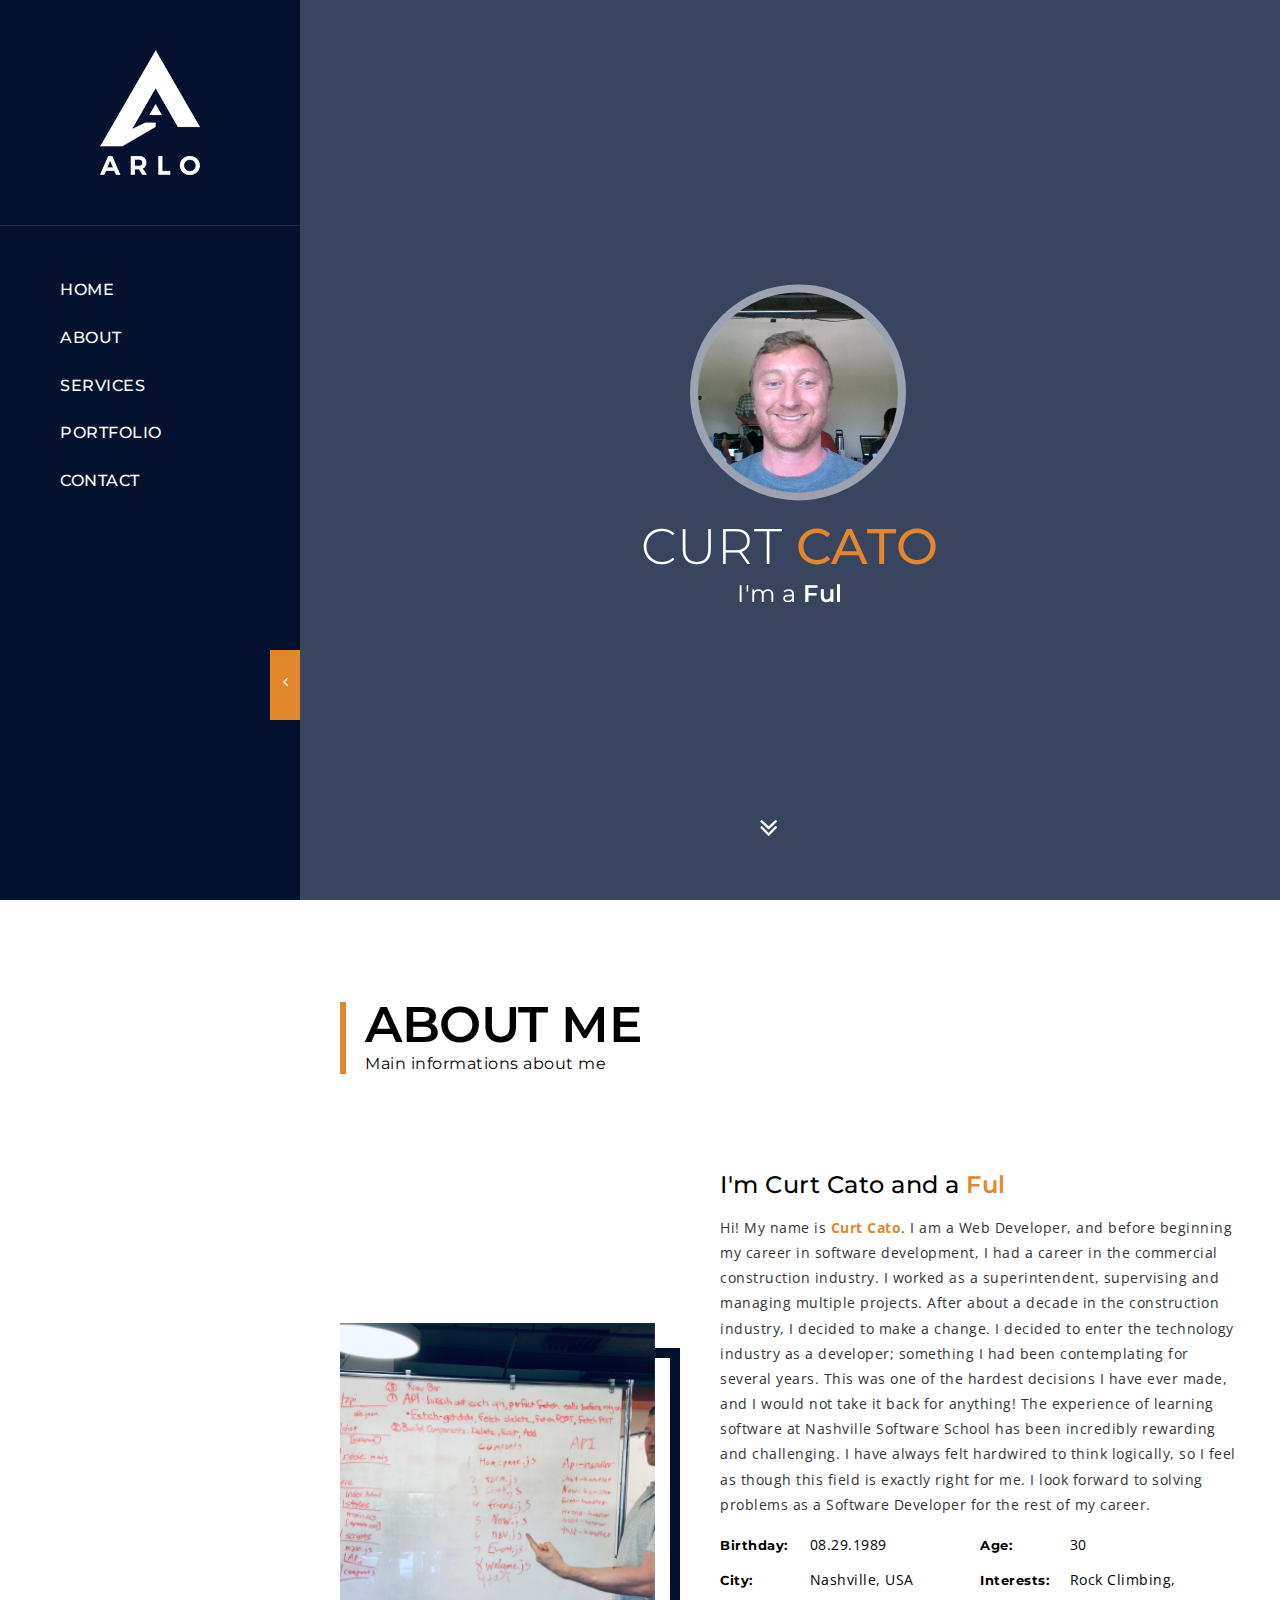
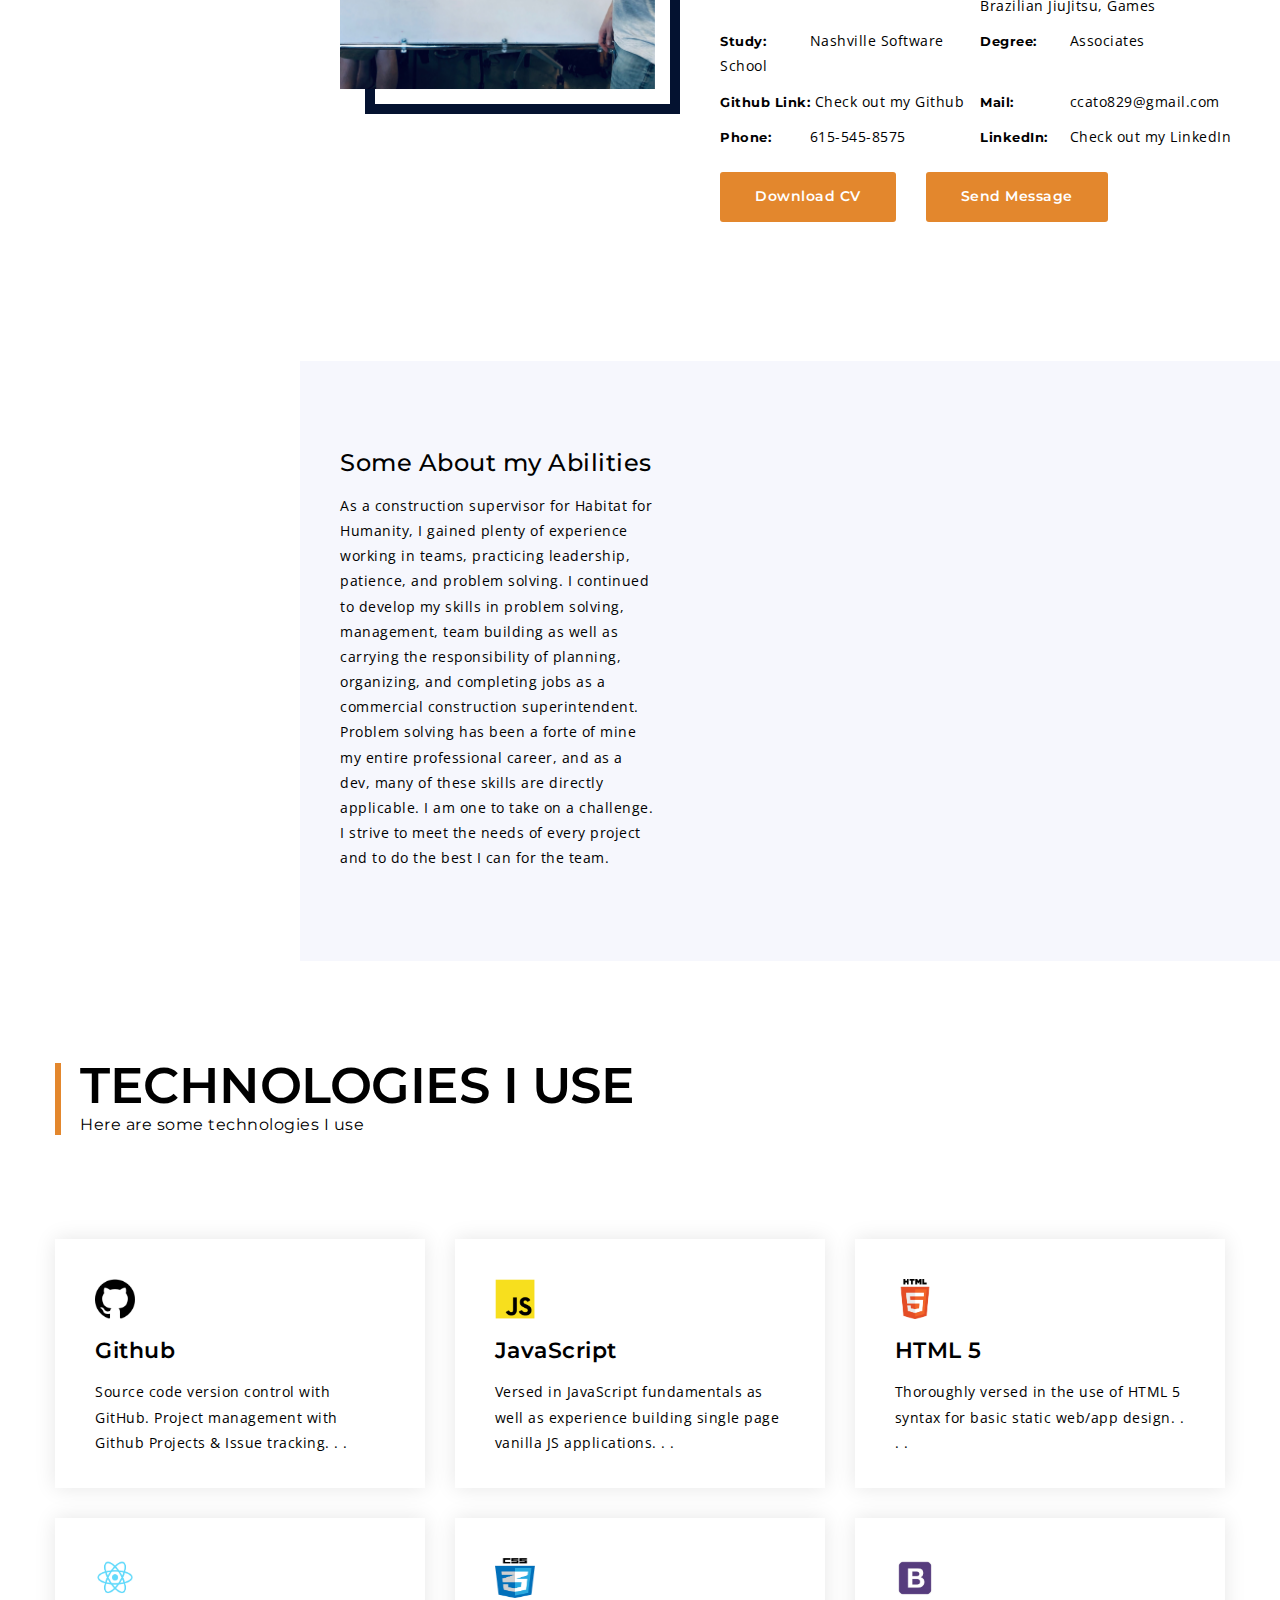
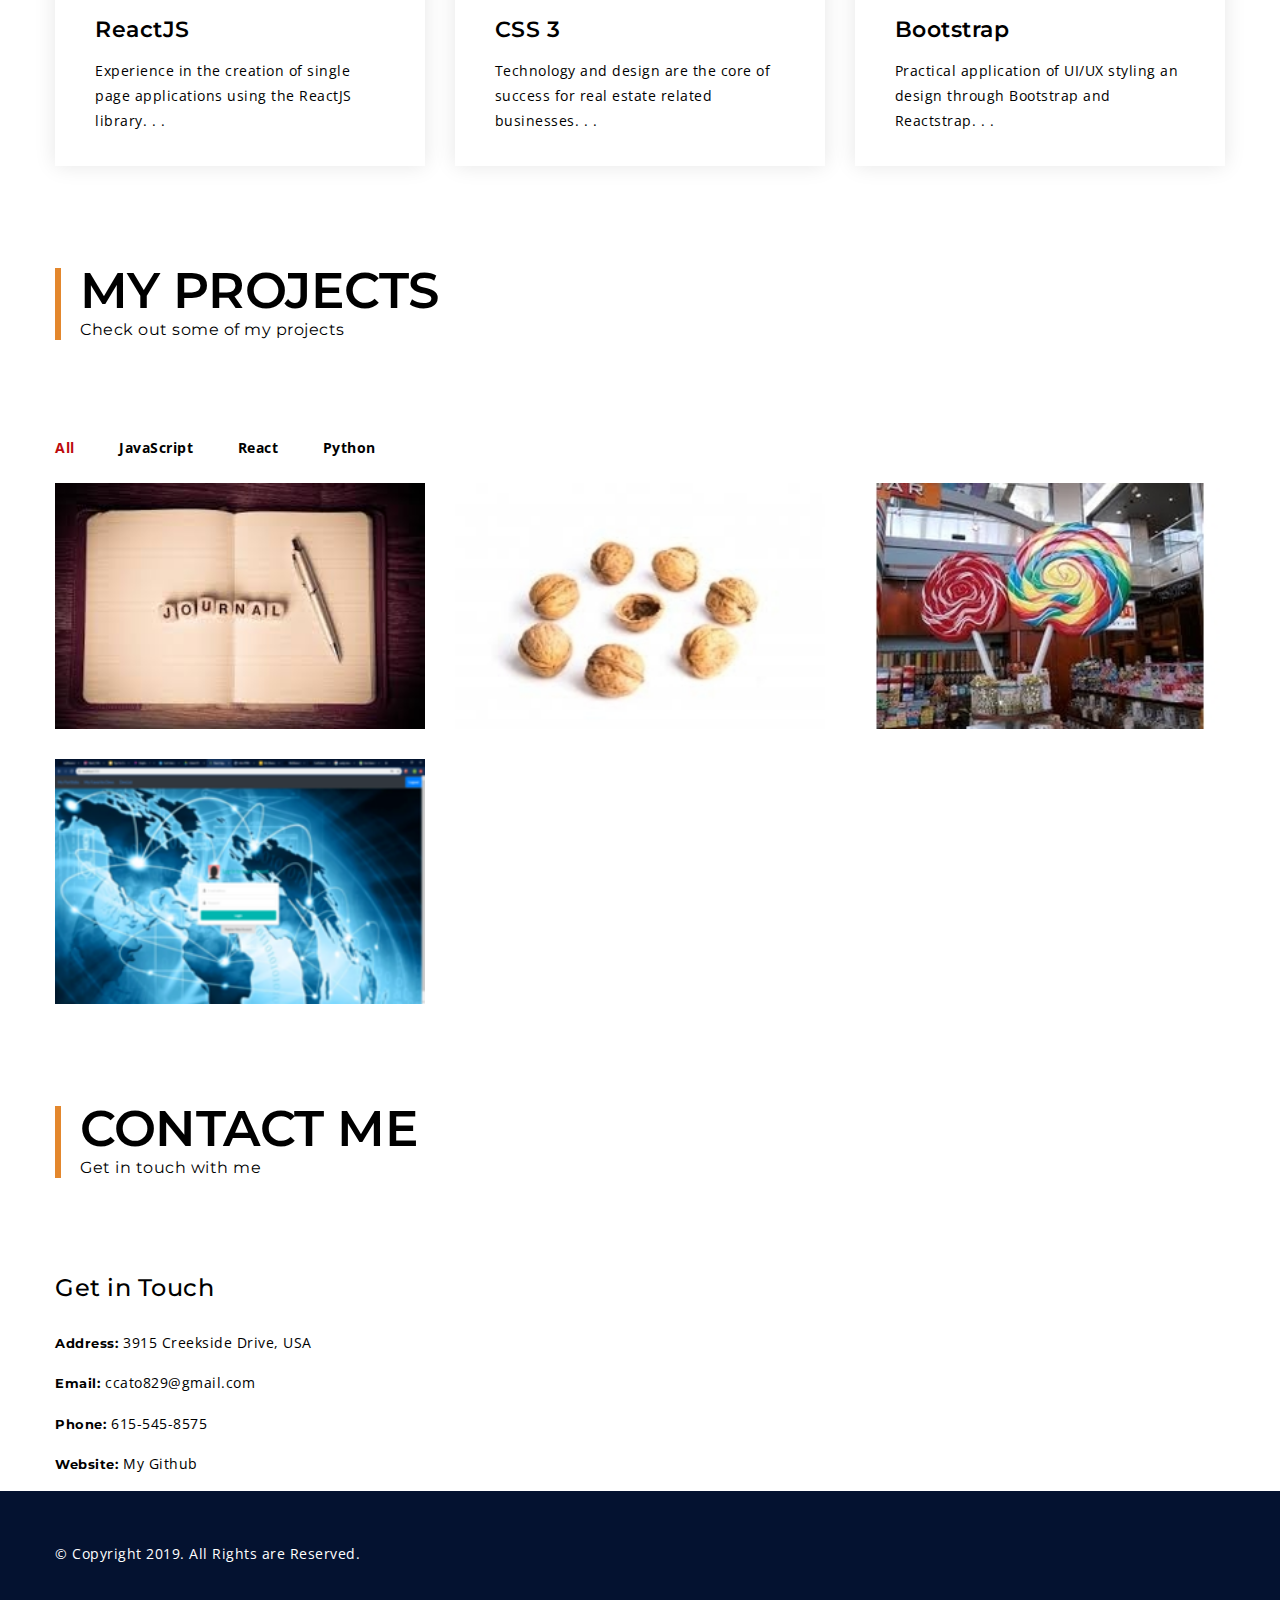
==== commit d9becbf7: "changed page title" ====
--- a/index.html
+++ b/index.html
@@ -17,7 +17,7 @@
       content="width=device-width, initial-scale=1, maximum-scale=1"
     />
 
-    <title>Arlo HTML 5 Template</title>
+    <title>Curt Cato's One-Sheet</title>
 
     <!-- STYLES -->
     <link
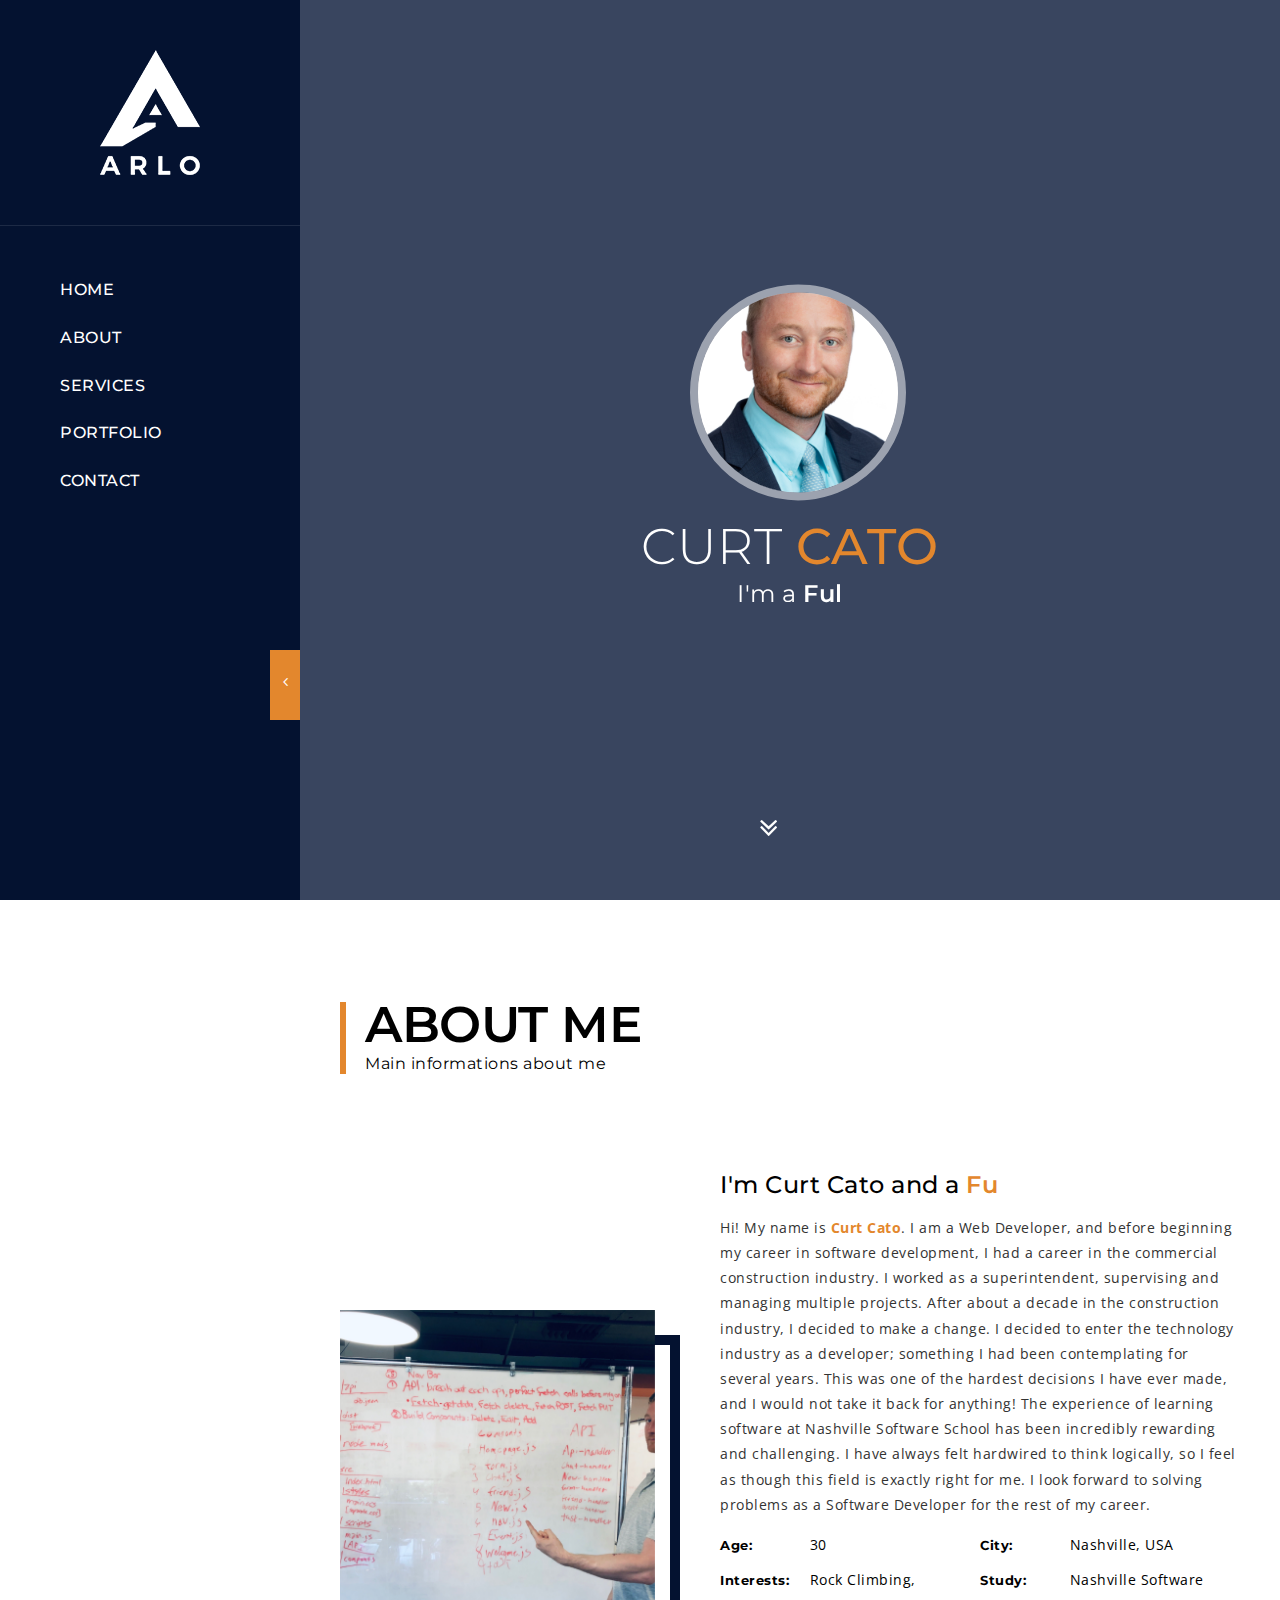
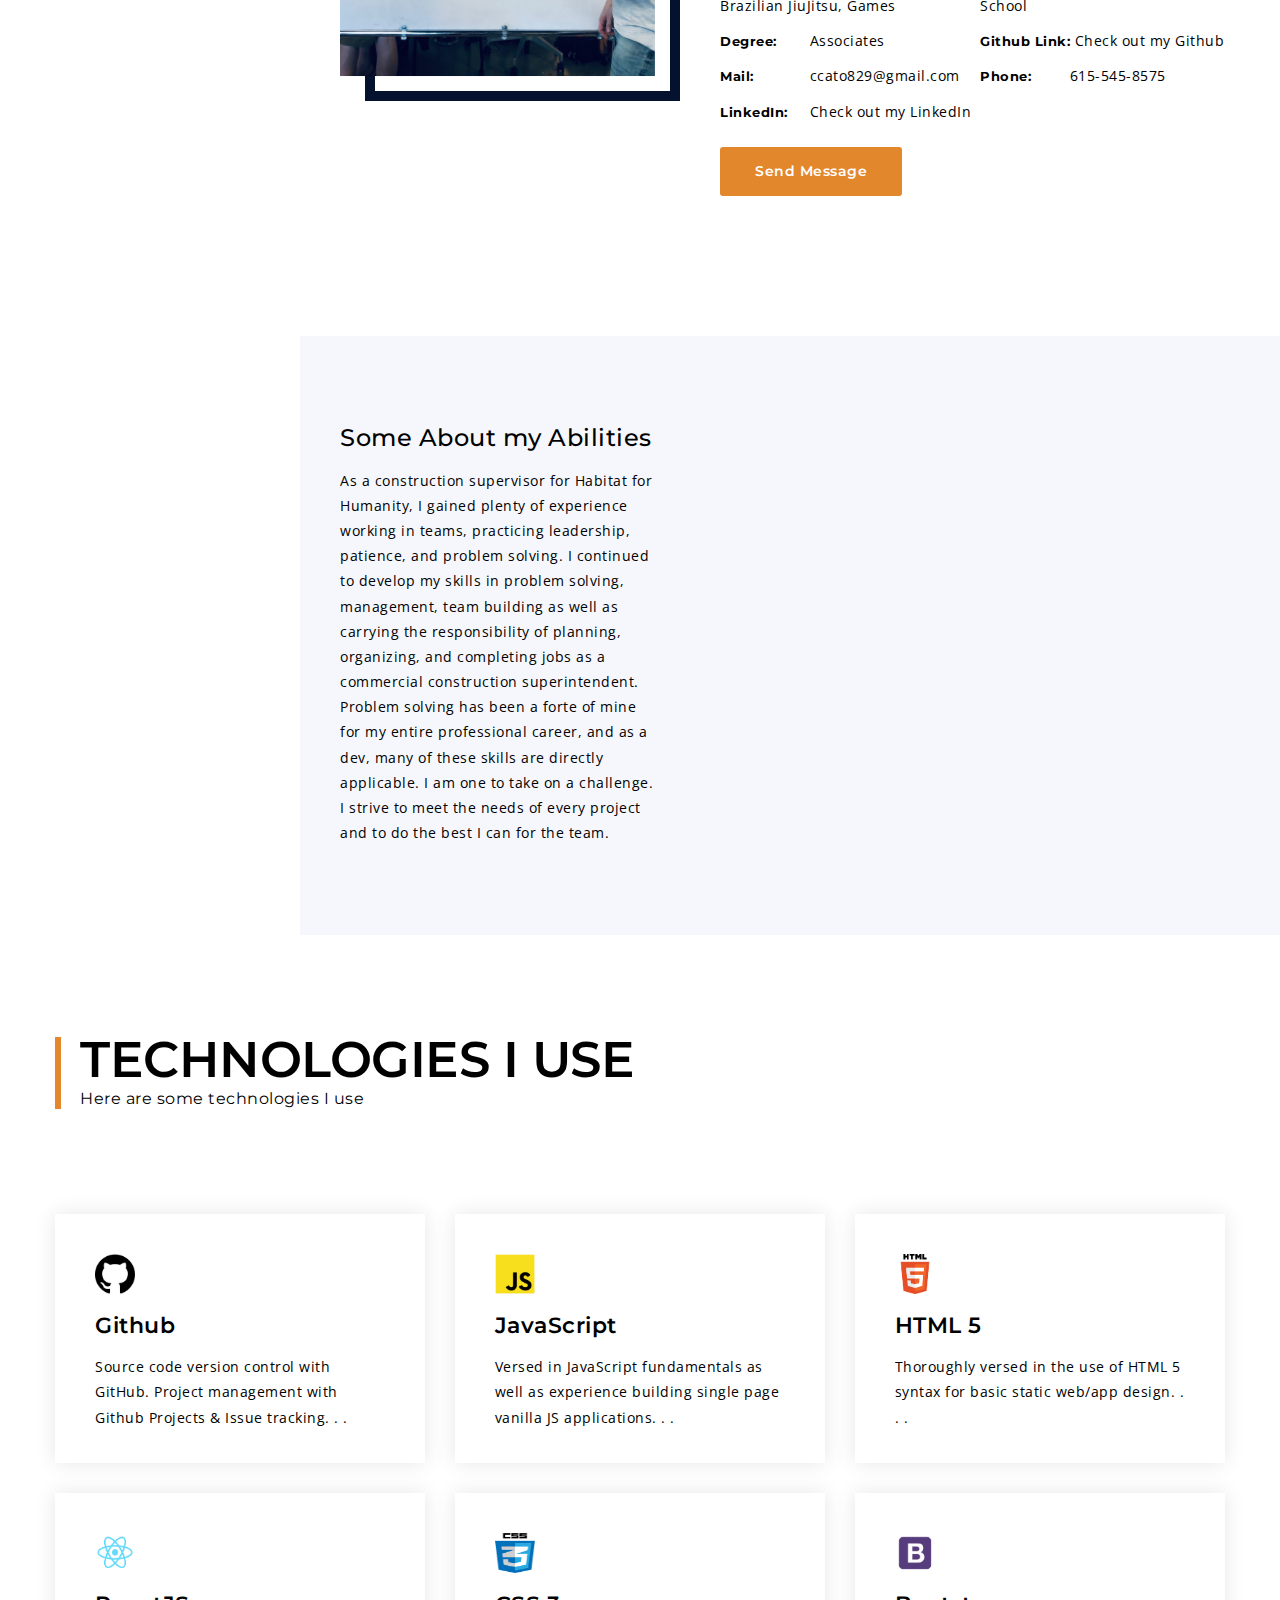
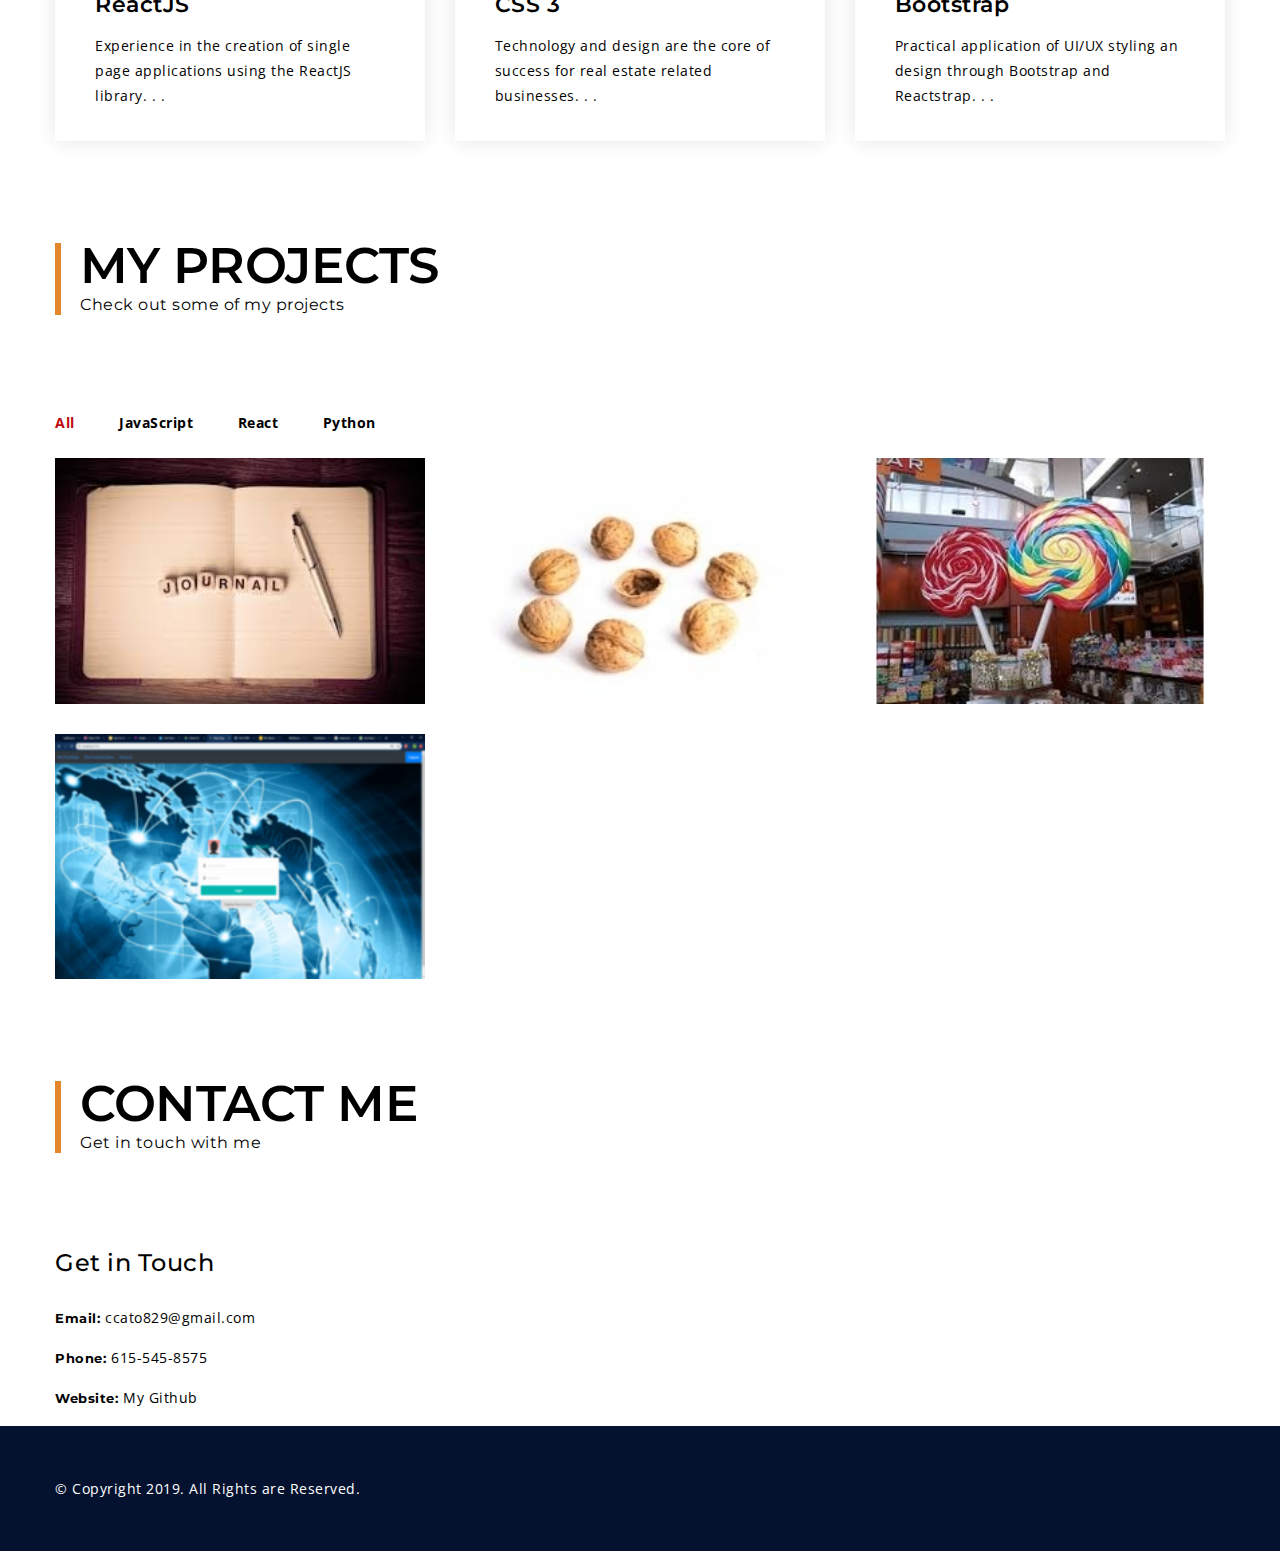
==== commit ba64bc82: "updated images" ====
--- a/index.html
+++ b/index.html
@@ -58,7 +58,7 @@
       <div class="arlo_tm_mobile_header_wrap">
         <div class="main_wrap">
           <div class="logo">
-            <img src="img/logo/mobile_logo.png" alt="" />
+            <img src="img/about/HeadshotGoofy.jpg" alt="" />
           </div>
           <div class="arlo_tm_trigger">
             <div class="hamburger hamburger--collapse-r">
@@ -104,21 +104,6 @@
             <div class="leftpart_bottom">
               <div class="social_wrap">
                 <ul>
-                  <!-- <li>
-                    <a href="#"><i class="xcon-facebook"></i></a>
-                  </li> -->
-                  <!-- <li>
-                    <a href="#"><i class="xcon-twitter"></i></a>
-                  </li> -->
-                  <!-- <li>
-                    <a href="#"><i class="xcon-linkedin"></i></a>
-                  </li>
-                  <li>
-                    <a href="#"><i class="xcon-instagram"></i></a>
-                  </li> -->
-                  <!-- <li>
-                    <a href="#"><i class="xcon-behance"></i></a>
-                  </li> -->
                 </ul>
               </div>
             </div>
@@ -139,7 +124,7 @@
                   <div class="inner_content">
                     <div class="image_wrap">
                       <img src="img/about/600x600.jpg" alt="" />
-                      <div class="main" data-img-url="img/about/WIN_20190521_11_21_01_Pro.jpg"></div>
+                      <div class="main" data-img-url="img/about/Headshot1.jpg"></div>
                     </div>
                     <div class="name_holder">
                       <h3>Curt <span>Cato</span></h3>
@@ -217,9 +202,6 @@
                         <div class="about_short_contact_wrap">
                           <ul>
                             <li>
-                              <span><label>Birthday:</label> 08.29.1989</span>
-                            </li>
-                            <li>
                               <span><label>Age:</label> 30</span>
                             </li>
                             <li>
@@ -274,9 +256,6 @@
                         </div>
                         <div class="buttons_wrap">
                           <ul>
-                            <li>
-                              <a href="index.html"><span>Download CV</span></a>
-                            </li>
                             <li class="anchor">
                               <a href="#contact"><span>Send Message</span></a>
                             </li>
@@ -306,97 +285,12 @@
                         I continued to develop my skills in problem solving, management,
                         team building as well as carrying the responsibility of planning,
                         organizing, and completing jobs as a commercial construction superintendent.
-                        Problem solving has been a forte of mine my entire professional career,
+                        Problem solving has been a forte of mine for my entire professional career,
                         and as a dev, many of these skills are directly applicable. I am one to
                         take on a challenge. I strive to meet the needs of every project and
                         to do the best I can for the team.
                       </p>
                     </div>
-                    <!-- <div class="rightbox">
-                      <div class="progress_bar_wrap_total">
-                        <div
-                          class="arlo_tm_progress_wrap"
-                          data-size="small"
-                          data-round="c"
-                          data-strip="off"
-                        >
-                          <div
-                            class="arlo_tm_progress"
-                            data-value="95"
-                            data-color="#000"
-                          >
-                            <span
-                              ><span class="label"
-                                >Wordpress -
-                                <span class="experience"
-                                  >5 years of experience</span
-                                ></span
-                              ><span class="number">95%</span></span
-                            >
-                            <div class="arlo_tm_bar_bg">
-                              <div class="arlo_tm_bar_wrap">
-                                <div class="arlo_tm_bar"></div>
-                              </div>
-                            </div>
-                          </div>
-                          <div
-                            class="arlo_tm_progress"
-                            data-value="85"
-                            data-color="#000"
-                          >
-                            <span
-                              ><span class="label"
-                                >Css -
-                                <span class="experience"
-                                  >3 years of experience</span
-                                ></span
-                              ><span class="number">85%</span></span
-                            >
-                            <div class="arlo_tm_bar_bg">
-                              <div class="arlo_tm_bar_wrap">
-                                <div class="arlo_tm_bar"></div>
-                              </div>
-                            </div>
-                          </div>
-                          <div
-                            class="arlo_tm_progress"
-                            data-value="75"
-                            data-color="#000"
-                          >
-                            <span
-                              ><span class="label"
-                                >HTML -
-                                <span class="experience"
-                                  >4 years of experience</span
-                                ></span
-                              ><span class="number">75%</span></span
-                            >
-                            <div class="arlo_tm_bar_bg">
-                              <div class="arlo_tm_bar_wrap">
-                                <div class="arlo_tm_bar"></div>
-                              </div>
-                            </div>
-                          </div>
-                          <div
-                            class="arlo_tm_progress"
-                            data-value="90"
-                            data-color="#000"
-                          >
-                            <span
-                              ><span class="label"
-                                >After Effect -
-                                <span class="experience"
-                                  >6 years of experience</span
-                                ></span
-                              ><span class="number">90%</span></span
-                            >
-                            <div class="arlo_tm_bar_bg">
-                              <div class="arlo_tm_bar_wrap">
-                                <div class="arlo_tm_bar"></div>
-                              </div>
-                            </div>
-                          </div>
-                        </div> -->
                       </div>
                     </div>
                   </div>
@@ -611,36 +505,6 @@
                             </a>
                           </div>
                         </li>
-                        <!-- <li class="design">
-                          <div
-                            class="entry arlo_tm_portfolio_animation_wrap"
-                            data-title="Creatives Castle"
-                            data-category="Design"
-                          >
-                            <a href="portfolio-single-5.html">
-                              <img src="img/portfolio/600x600.jpg" alt="" />
-                              <div
-                                class="arlo_tm_portfolio_image_main"
-                                data-img-url="img/portfolio/5.jpg"
-                              ></div>
-                            </a>
-                          </div>
-                        </li>
-                        <li class="photography">
-                          <div
-                            class="entry arlo_tm_portfolio_animation_wrap"
-                            data-title="White Bag"
-                            data-category="Photography"
-                          >
-                            <a href="portfolio-single-6.html">
-                              <img src="img/portfolio/600x600.jpg" alt="" />
-                              <div
-                                class="arlo_tm_portfolio_image_main"
-                                data-img-url="img/portfolio/6.jpg"
-                              ></div>
-                            </a>
-                          </div>
-                        </li> -->
                       </ul>
                     </div>
                   </div>
@@ -650,475 +514,7 @@
             </div>
             <!-- /PORTFOLIO -->
 
-            <!-- TESTIMONIALS -->
-            <!-- <div class="arlo_tm_section" id="testimonials">
-              <div class="arlo_tm_testimonials_wrapper_all">
-                <div class="arlo_tm_universal_box_wrap">
-                  <div class="bg_wrap">
-                    <div
-                      class="overlay_image testimonial jarallax"
-                      data-speed="0"
-                    ></div>
-                    <div class="overlay_color testimonial"></div>
-                  </div>
-                  <div class="content testimonial">
-                    <div class="arlo_tm_testimonial_wrap">
-                      <div class="container">
-                        <div class="carousel_wrap">
-                          <ul class="owl-carousel">
-                            <li class="item">
-                              <div class="inner">
-                                <div class="quotebox_wrap">
-                                  <i class="xcon-quote-left"></i>
-                                </div>
-                                <div class="definitions_wrap">
-                                  <p>
-                                    “Arlo team are easy to work with and helped
-                                    me make amazing websites in a short amount
-                                    of time. Thanks guys for works.”
-                                  </p>
-                                </div>
-                                <div class="name_holder">
-                                  <p>Antonio Baraley, CEO Founder</p>
-                                </div>
-                              </div>
-                            </li>
-                            <li class="item">
-                              <div class="inner">
-                                <div class="quotebox_wrap">
-                                  <i class="xcon-quote-left"></i>
-                                </div>
-                                <div class="definitions_wrap">
-                                  <p>
-                                    “We were looking for a logo with a touch of
-                                    modernism. Arlo grasped our needs and
-                                    produced a stunning design.”
-                                  </p>
-                                </div>
-                                <div class="name_holder">
-                                  <p>Calena Gomez, AOC Designer</p>
-                                </div>
-                              </div>
-                            </li>
-                            <li class="item">
-                              <div class="inner">
-                                <div class="quotebox_wrap">
-                                  <i class="xcon-quote-left"></i>
-                                </div>
-                                <div class="definitions_wrap">
-                                  <p>
-                                    “Awesome to work with Arlo. Good organized,
-                                    easy to communicate with, responsive with
-                                    next iterations.”
-                                  </p>
-                                </div>
-                                <div class="name_holder">
-                                  <p>Torren Winston, Photographer.</p>
-                                </div>
-                              </div>
-                            </li>
-                          </ul>
-                        </div>
-                      </div>
-                    </div>
-                  </div>
-                </div>
-              </div>
-            </div> -->
-            <!-- /TESTIMONIALS -->
-
-            <!-- COUNTERBOX -->
-            <!-- <div class="arlo_tm_section">
-              <div class="container">
-                <div class="arlo_tm_counter_wrap" data-col="4" data-delay="300">
-                  <ul class="arlo_tm_counter_list arlo_tm_miniboxes">
-                    <li>
-                      <div class="inner arlo_tm_minibox">
-                        <h3>
-                          <span
-                            ><span
-                              class="arlo_tm_counter"
-                              data-from="0"
-                              data-to="2222"
-                              data-speed="3000"
-                              >0</span
-                            ></span
-                          >
-                        </h3>
-                        <span>Projects Completed</span>
-                      </div>
-                    </li>
-                    <li>
-                      <div class="inner arlo_tm_minibox">
-                        <h3>
-                          <span
-                            ><span
-                              class="arlo_tm_counter"
-                              data-from="0"
-                              data-to="333"
-                              data-speed="3000"
-                              >0</span
-                            >K</span
-                          >
-                        </h3>
-                        <span>Lines of Code</span>
-                      </div>
-                    </li>
-                    <li>
-                      <div class="inner arlo_tm_minibox">
-                        <h3>
-                          <span
-                            ><span
-                              class="arlo_tm_counter"
-                              data-from="0"
-                              data-to="8888"
-                              data-speed="3000"
-                              >0</span
-                            ></span
-                          >
-                        </h3>
-                        <span>Happy Clients</span>
-                      </div>
-                    </li>
-                    <li>
-                      <div class="inner arlo_tm_minibox">
-                        <h3>
-                          <span
-                            ><span
-                              class="arlo_tm_counter"
-                              data-from="0"
-                              data-to="777"
-                              data-speed="3000"
-                              >0</span
-                            >+</span
-                          >
-                        </h3>
-                        <span>My Awwwards</span>
-                      </div>
-                    </li>
-                  </ul>
-                </div>
-              </div>
-            </div> -->
-            <!-- /COUNTERBOX -->
-
-            <!-- NEWS -->
-            <!-- <div class="arlo_tm_section" id="news">
-              <div class="arlo_tm_news_wrap">
-                <div class="container">
-                  <div class="arlo_tm_title_holder news">
-                    <h3>Latest News</h3>
-                    <span>Check out our latest News</span>
-                  </div>
-                  <div class="arlo_tm_list_wrap blog_list">
-                    <ul class="total">
-                      <li class="wow fadeInUp" data-wow-duration="1.2s">
-                        <div class="inner_list">
-                          <div class="image_wrap">
-                            <img
-                              class="small"
-                              src="img/blog/500x350.jpg"
-                              alt=""
-                            />
-                            <img
-                              class="big"
-                              src="img/blog/1170x450.jpg"
-                              alt=""
-                            />
-                            <div
-                              class="news_image"
-                              data-url="img/blog/1.jpg"
-                            ></div>
-                            <a class="link_news" href="index.html"></a>
-                          </div>
-                          <div class="definitions_wrap">
-                            <div class="date_wrap">
-                              <p>
-                                January 22, 2018 <a href="index.html">Logos</a>
-                              </p>
-                            </div>
-                            <div class="title_holder">
-                              <h3>
-                                <a href="index.html"
-                                  >How to Create Great Logo for Your Business</a
-                                >
-                              </h3>
-                            </div>
-                            <div class="definition">
-                              <p>
-                                If you are reading this, you probably plan to
-                                start a small business or a side hustle very
-                                soon. And you probably have ...
-                              </p>
-                            </div>
-                            <div class="full_def">
-                              <p>
-                                If you are reading this, you probably plan to
-                                start a small business or a side hustle very
-                                soon. And you probably have a couple of
-                                questions running through your mind like: Do I
-                                really need that logo? Or Yep, I really need
-                                one. But how can I get it on a budget? This post
-                                was created to help you bring system out of
-                                confusion so you can get the best out of your
-                                business and enter the market full force. First
-                                of all, yes, you do need a logo, and it does not
-                                really matter how big or small your business is.
-                                Even if you making a craft soap and sell it to
-                                your relatives and friends, you still need a
-                                logo. If you plan to monetize an idea, you need
-                                a logo for it. Otherwise your work, your
-                                efforts, your image and your future brand belong
-                                to everyone, like grapes at a grocery store. But
-                                most importantly, the final design you come up
-                                with should be effective enough to promote your
-                                business and get you that place in the sun. Here
-                                are a few tips that will make the whole process
-                                easier and more fun. The first step to a killer
-                                logo is an idea. So start feeding your brain
-                                with new impressions and experiences. Use
-                                anything that works for you. Try hiking and gain
-                                inspiration from nature. Or visit an art
-                                gallery. Meditation, photography, action sports
-                                In a nutshell, any kind of activity that fills
-                                you up with energy and joy may help you get that
-                                revolutionary idea. It is always useful to
-                                browse the websites (or social media profiles)
-                                of your potential rivals to not only judge their
-                                logos but to practice analysis. Do you find your
-                                competitor logo effective or attractive? Try to
-                                think of the ways it helps the rival company to
-                                be profitable. Is there something you would
-                                change? Why? All of these questions can really
-                                help you to improve your own perception of your
-                                brand as well as the future marketing strategy.
-                                Find out what the strengths and weaknesses of
-                                your rivals are and benefit from that knowledge.
-                                When it comes to logo design, there are and
-                                always will be several safe choices like bold
-                                and elegant black and white logos or serif font
-                                wordmarks. But if you are striving to get that
-                                killer logo, do not be afraid to cross the line
-                                and try something rebellious. Go out there and
-                                get to know the latest design trends. For
-                                example, you may experiment with the bold colors
-                                like Ultra Violet, which is the Pantone color of
-                                the year, by the way. Or play with the
-                                typography and color gradients.
-                              </p>
-                            </div>
-                            <div class="arlo_tm_popup_share_wrap">
-                              <ul>
-                                <li><a href="#">Facebook</a></li>
-                                <li><a href="#">Twitter</a></li>
-                                <li><a href="#">Linkedin</a></li>
-                                <li><a href="#">Behance</a></li>
-                              </ul>
-                            </div>
-                            <div class="read_more">
-                              <a href="#"><span>Read More</span></a>
-                            </div>
-                          </div>
-                        </div>
-                      </li>
-                      <li
-                        class="wow fadeInUp"
-                        data-wow-duration="1.2s"
-                        data-wow-delay="0.2s"
-                      >
-                        <div class="inner_list">
-                          <div class="image_wrap">
-                            <img
-                              class="small"
-                              src="img/blog/500x350.jpg"
-                              alt=""
-                            />
-                            <img
-                              class="big"
-                              src="img/blog/1170x450.jpg"
-                              alt=""
-                            />
-                            <div
-                              class="news_image"
-                              data-url="img/blog/2.jpg"
-                            ></div>
-                            <a class="link_news" href="index.html"></a>
-                          </div>
-                          <div class="definitions_wrap">
-                            <div class="date_wrap">
-                              <p>
-                                February 07, 2018
-                                <a href="index.html">Illustrator</a>
-                              </p>
-                            </div>
-                            <div class="title_holder">
-                              <h3>
-                                <a href="index.html"
-                                  >How to Autumn Clean Your Design Career?</a
-                                >
-                              </h3>
-                            </div>
-                            <div class="definition">
-                              <p>
-                                Spring cleaning is not just about washing
-                                windows and clearing away cobwebs. Your design
-                                career also needs a thorough ...
-                              </p>
-                            </div>
-                            <div class="full_def">
-                              <p>
-                                Whether you are a freelancer or an in-house
-                                designer, or at a studio or agency, you will
-                                probably have to rebrand at the and Whether you
-                                are a freelancer or an in-house designer, or at
-                                a studio or agency, you will probably have to
-                                rebrand at the and Whether yo are a freelancer
-                                or an in-house designer, or at a studio or
-                                agency, you'll probably have to rebrand at the
-                                andWhether you are a freelancer or an in-house
-                                designer, or at a studio or agency, you will
-                                probably have to rebrand at the andWhether yo
-                                are a freelancer or an in-house designer, or at
-                                a studio or agency, you will probably have to
-                                rebrand at the and.Whether you are a freelancer
-                                or an in-house designer, or at a studio or
-                                agency, you will probably have to rebrand at the
-                                and Whether you are a freelancer or an in-house
-                                designer, or at a studio or agency, you will
-                                probably have to rebrand at the andWhether youa
-                                are a freelancer or an in-house designer, or at
-                                a studio or agency.
-                              </p>
-                            </div>
-                            <div class="arlo_tm_popup_share_wrap">
-                              <ul>
-                                <li><a href="#">Facebook</a></li>
-                                <li><a href="#">Twitter</a></li>
-                                <li><a href="#">Linkedin</a></li>
-                                <li><a href="#">Behance</a></li>
-                              </ul>
-                            </div>
-                            <div class="read_more">
-                              <a href="#"><span>Read More</span></a>
-                            </div>
-                          </div>
-                        </div>
-                      </li>
-                      <li
-                        class="wow fadeInUp"
-                        data-wow-duration="1.2s"
-                        data-wow-delay="0.4s"
-                      >
-                        <div class="inner_list">
-                          <div class="image_wrap">
-                            <img
-                              class="small"
-                              src="img/blog/500x350.jpg"
-                              alt=""
-                            />
-                            <img
-                              class="big"
-                              src="img/blog/1170x450.jpg"
-                              alt=""
-                            />
-                            <div
-                              class="news_image"
-                              data-url="img/blog/3.jpg"
-                            ></div>
-                            <a class="link_news" href="index.html"></a>
-                          </div>
-                          <div class="definitions_wrap">
-                            <div class="date_wrap">
-                              <p>
-                                April 12, 2018 <a href="index.html">Branding</a>
-                              </p>
-                            </div>
-                            <div class="title_holder">
-                              <h3>
-                                <a href="index.html"
-                                  >Innovative Ways to Increase Brand</a
-                                >
-                              </h3>
-                            </div>
-                            <div class="definition">
-                              <p>
-                                Having a solid, trusted brand is important for
-                                your company to thrive. If your target audience
-                                does not know or trust ...
-                              </p>
-                            </div>
-                            <div class="full_def">
-                              <p>
-                                Having a solid, trusted brand is important for
-                                your company to thrive. If your target audience
-                                does not know or trust your brand, how will you
-                                ever increase your customer base and sales? Here
-                                are six innovative strategies you can use to
-                                increase brand awareness and help your business
-                                thrive. Inviting influencers into your niche is
-                                a great way to increase brand awareness and
-                                hopefully drive sales. When influencers have an
-                                established audience that knows and trusts them,
-                                once they mention your product(s) and discuss
-                                your brand in their content, those mentions will
-                                expand your reach and increase peoples awareness
-                                of your product. Ikonick is a perfect example of
-                                a company that works directly with influencers:
-                                It sells canvas art for your home and office.
-                                The way Ikonick uses influencers involves
-                                providing them with art and having those
-                                influencers pose with the art, then share the
-                                photos on social media. "Our relationships are
-                                an important part of our business," co-founder
-                                Mark Mastrandrea told me. "Our relationships
-                                make up our community, and the community is how
-                                our brand grows." Ikonick uses all types of
-                                influencers, from Instagram photographers to
-                                celebrities. The companys social strategy has
-                                enabled it to scale and grow exponentially
-                                because its influencers become part of its sales
-                                team -- even ambassadors. The relationship is
-                                mutually rewarding, Mastrandrea said. Companies
-                                can also offer to sponsor influencers at an
-                                event (if they do that sort of thing) and even
-                                use them as spokespersons for their brand and
-                                product(s). A lot of CrossFit-related companies
-                                do this, including Rogue Fitness, which sponsors
-                                certain athletes with clothing. The athlete then
-                                becomes a walking billboard for the company.
-                                Have you ever received an order that came in
-                                branded packaging? Rather than see it as just
-                                another shipment, perhaps you felt that that
-                                that special branding made the package seem like
-                                a gift. The team knows that the product
-                                experience doesn't commence at first use, but
-                                rather at the unboxing stage. How companies
-                                present their brand, and the story they tell
-                                through their design and graphics, can create an
-                                emotional connection with the customer that may
-                                last even longer than the product itself.
-                              </p>
-                            </div>
-                            <div class="arlo_tm_popup_share_wrap">
-                              <ul>
-                                <li><a href="#">Facebook</a></li>
-                                <li><a href="#">Twitter</a></li>
-                                <li><a href="#">Linkedin</a></li>
-                                <li><a href="#">Behance</a></li>
-                              </ul>
-                            </div>
-                            <div class="read_more">
-                              <a href="#"><span>Read More</span></a>
-                            </div>
-                          </div>
-                        </div>
-                      </li>
-                    </ul>
-                  </div>
-                </div>
-              </div>
-            </div> -->
-            <!-- /NEWS -->
+
 
             <!-- CONTACT & FOOTER -->
             <div class="arlo_tm_section" id="contact">
@@ -1139,12 +535,6 @@
                         <ul>
                           <li>
                             <p>
-                              <label>Address:</label
-                              ><span>3915 Creekside Drive, USA</span>
-                            </p>
-                          </li>
-                          <li>
-                            <p>
                               <label>Email:</label
                               ><span
                                 ><a href="mailto:ccato829@gmail.com"
@@ -1172,51 +562,7 @@
                         </ul>
                       </div>
                     </div>
-                    <!-- <div class="rightbox">
-                      <div class="arlo_tm_contact_wrap">
-                        <div class="main_input_wrap">
-                          <form
-                            action="/"
-                            method="post"
-                            class="contact_form"
-                            id="contact_form"
-                          >
-                            <div
-                              class="returnmessage"
-                              data-success="Your message has been received, We will contact you soon."
-                            ></div>
-                            <div class="empty_notice">
-                              <span>Please Fill Required Fields</span>
-                            </div>
-                            <div class="wrap">
-                              <input
-                                id="name"
-                                type="text"
-                                placeholder="Your Name"
-                              />
-                            </div>
-                            <div class="wrap">
-                              <input
-                                id="email"
-                                type="text"
-                                placeholder="Your Email"
-                              />
-                            </div>
-                            <div class="wrap">
-                              <textarea
-                                id="message"
-                                placeholder="Your Message"
-                              ></textarea>
-                            </div>
-                            <div class="arlo_tm_button">
-                              <a id="send_message" href="mailto:ccato829@gmail.com"
-                                ><span>Send Message</span></a
-                              >
-                            </div>
-                          </form>
-                        </div>
-                      </div>
-                    </div> -->
+
                   </div>
                 </div>
                 <div class="arlo_tm_footer_wrap">
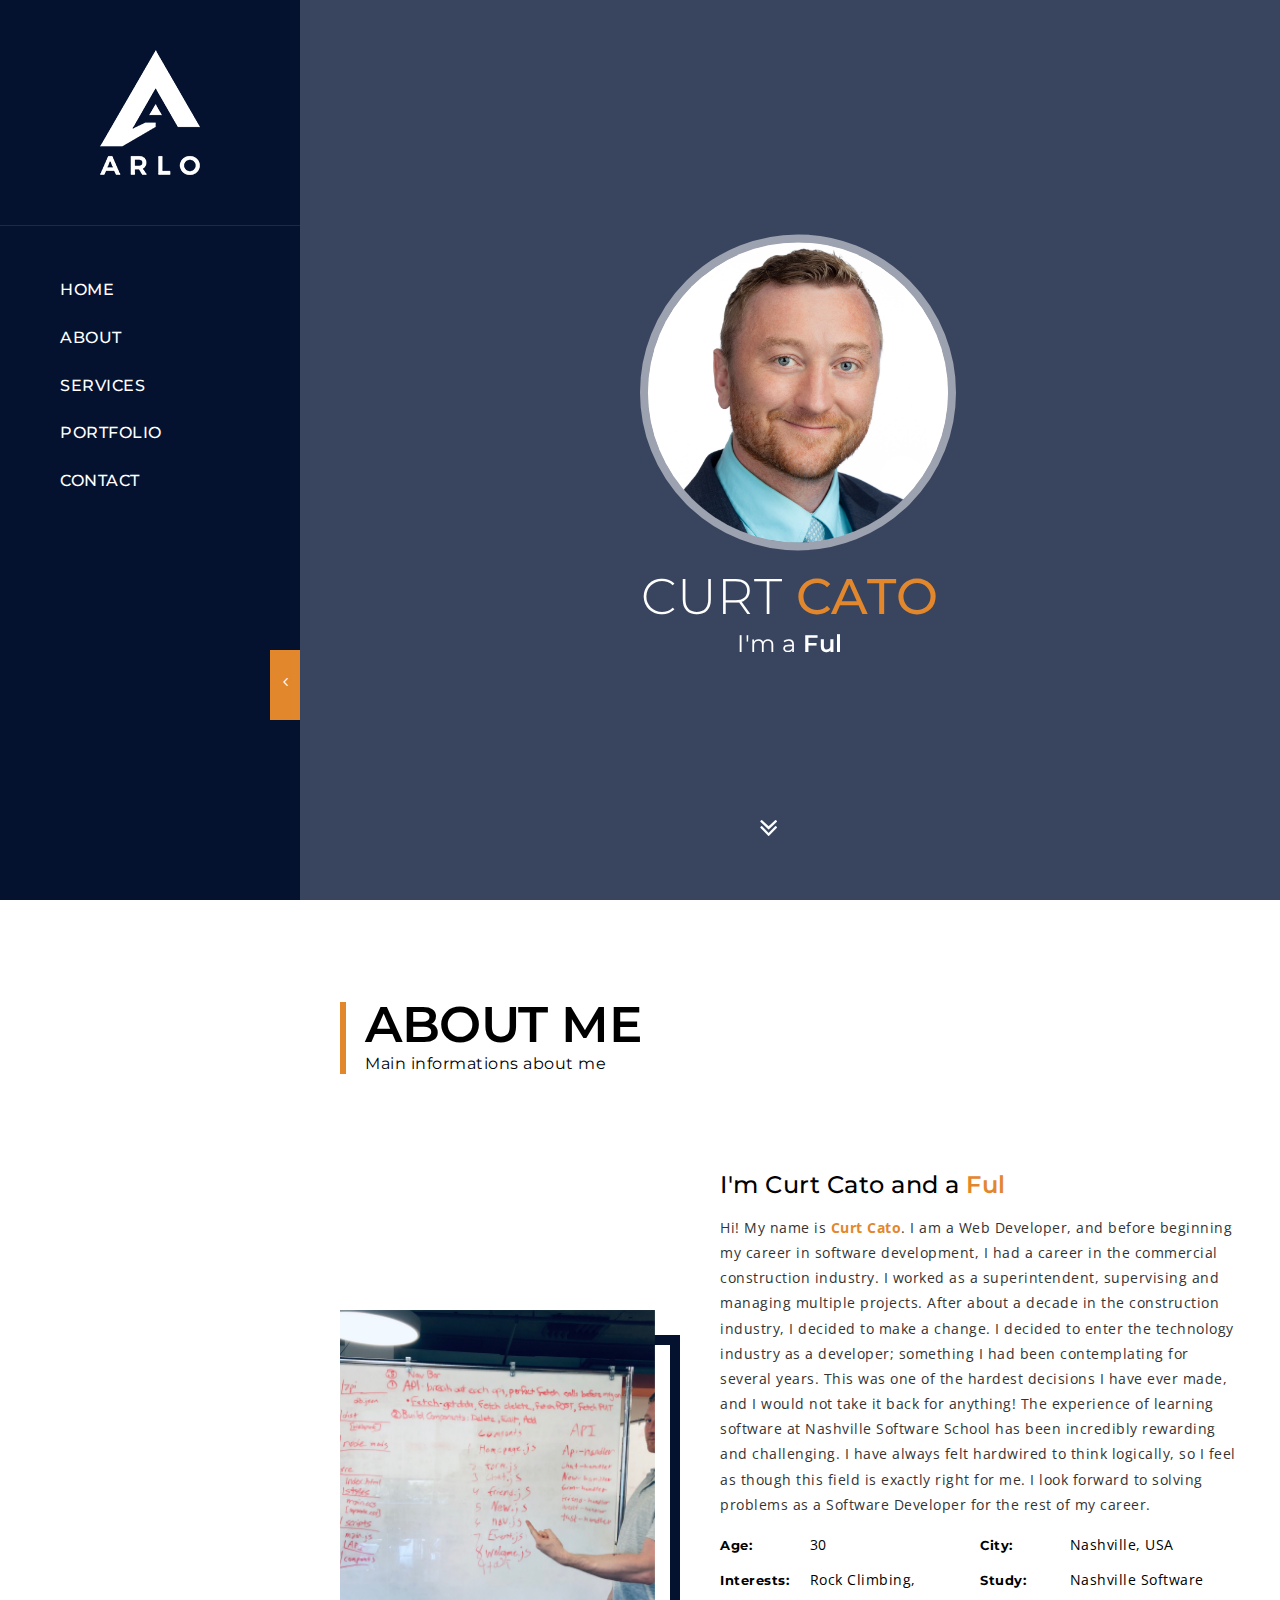
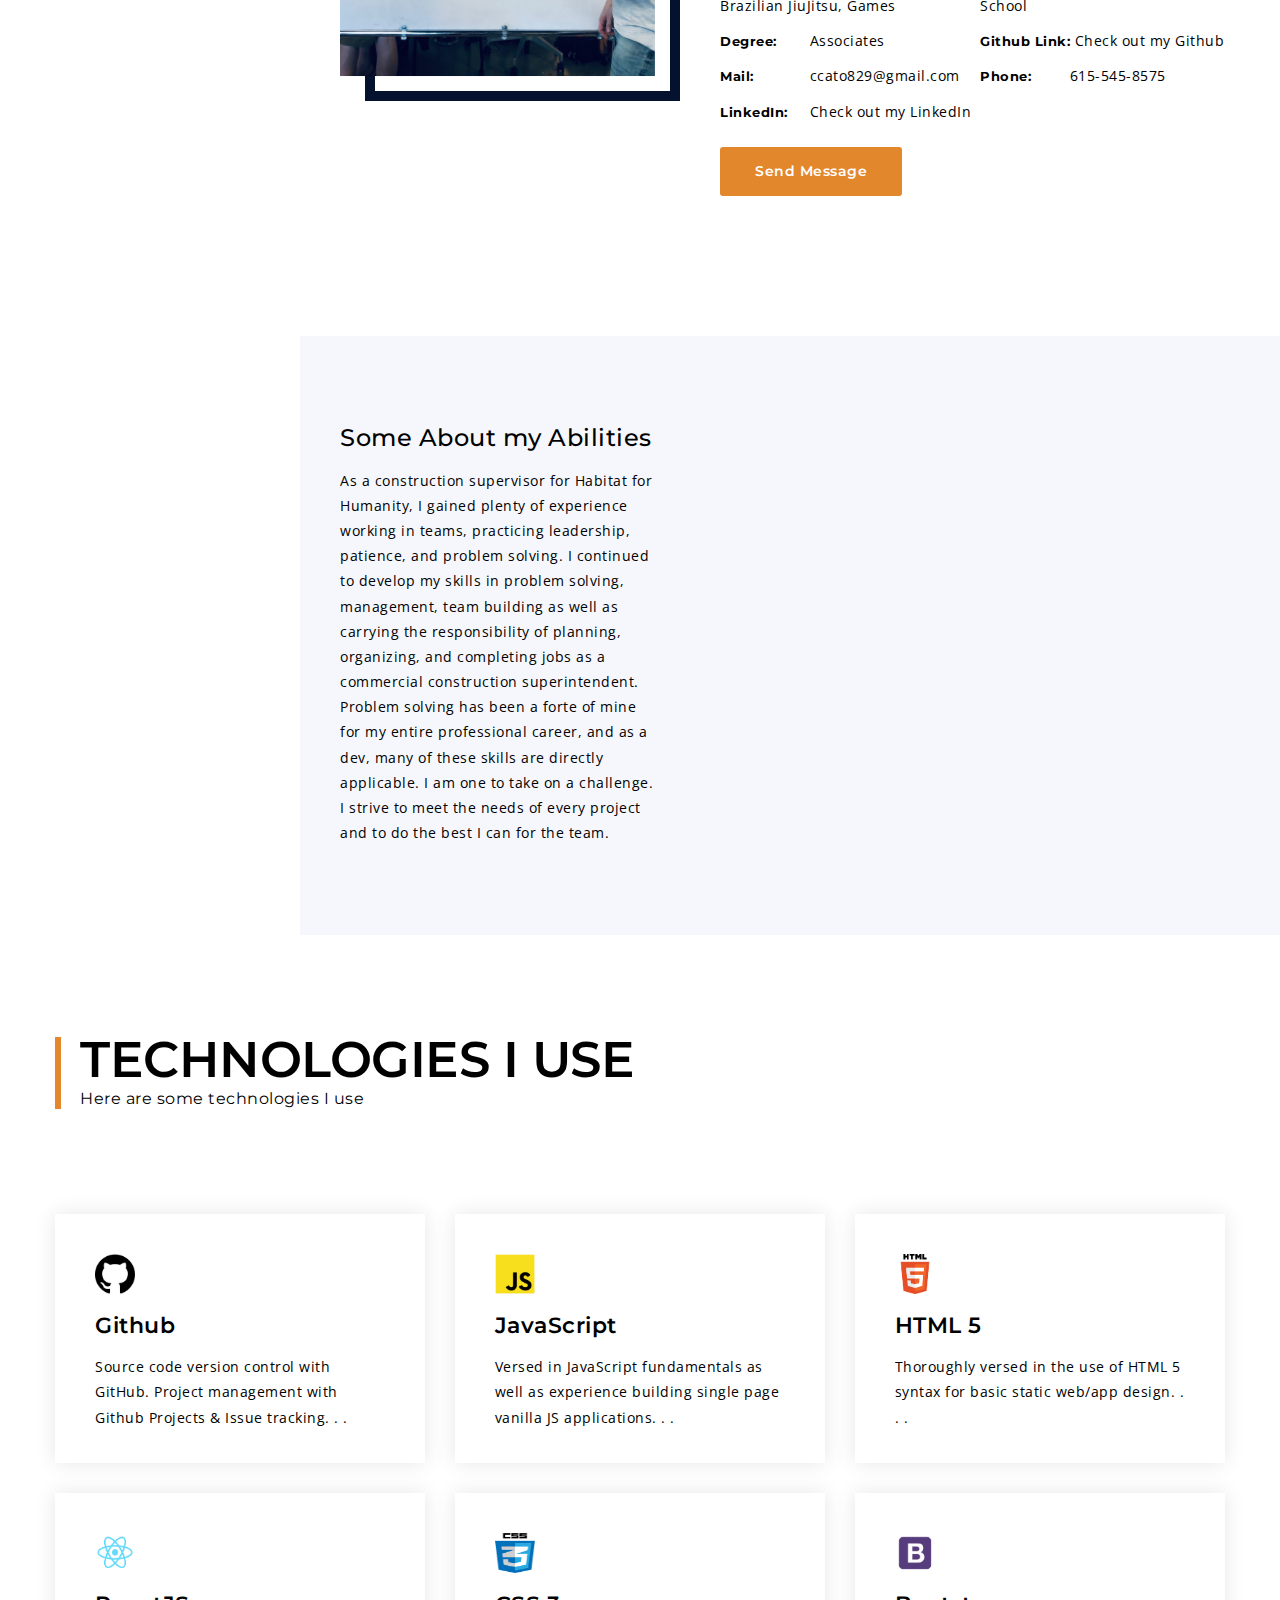
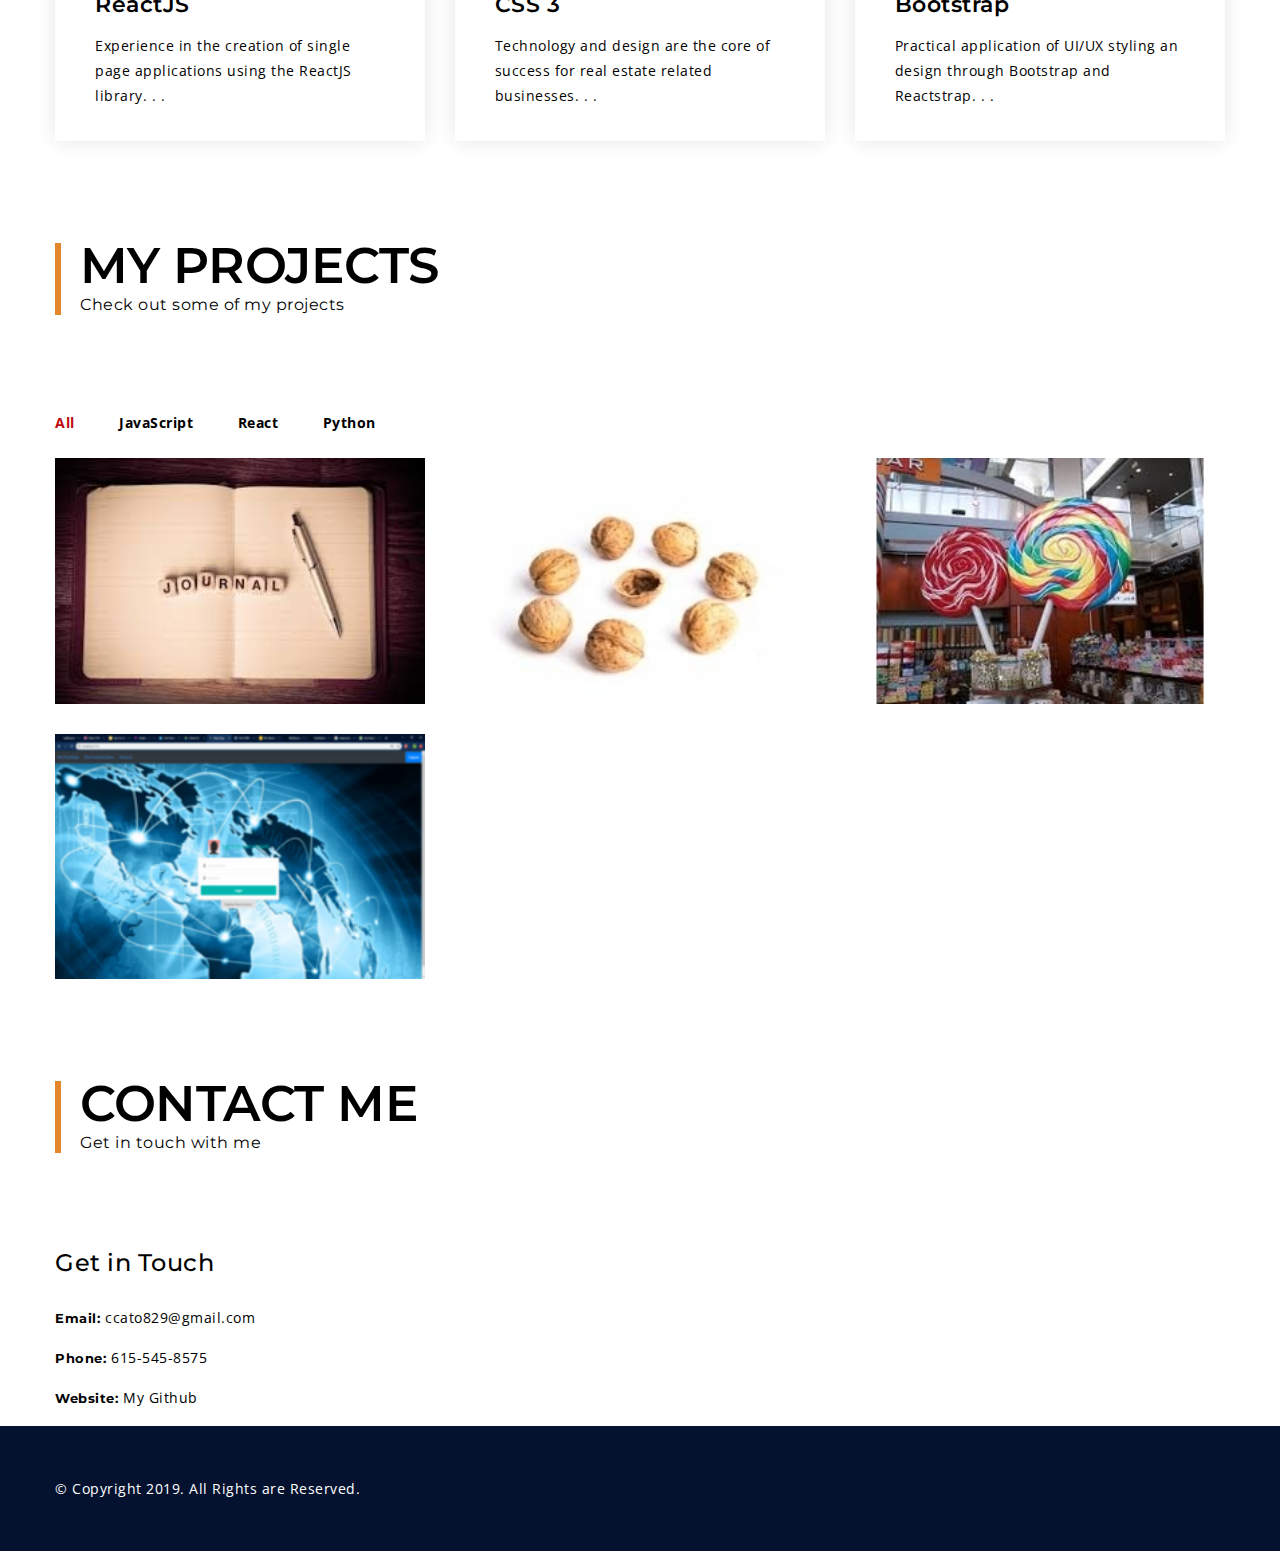
==== commit c4fc4a56: "edited photo" ====
--- a/index.html
+++ b/index.html
@@ -124,7 +124,7 @@
                   <div class="inner_content">
                     <div class="image_wrap">
                       <img src="img/about/600x600.jpg" alt="" />
-                      <div class="main" data-img-url="img/about/Headshot1.jpg"></div>
+                      <div class="main" data-img-url="img/about/Headshot1.3.jpg"></div>
                     </div>
                     <div class="name_holder">
                       <h3>Curt <span>Cato</span></h3>
--- a/css/style.css
+++ b/css/style.css
@@ -420,13 +420,13 @@
 			box-sizing: border-box; /* Opera/IE 8+ */
 }
 .arlo_tm_hero_header_wrap .image_wrap{
-	width: 200px;
-	height: 200px;
+	width: 300px;
+	height: 300px;
 	display: inline-block;
 	margin-bottom: 38px;
 	position: relative;
 }
-.arlo_tm_hero_header_wrap .image_wrap img{min-width: 100%;}
+.arlo_tm_hero_header_wrap .image_wrap img{min-width: 10%;}
 .arlo_tm_hero_header_wrap .image_wrap .main{
 	position: absolute;
     top: 8px;
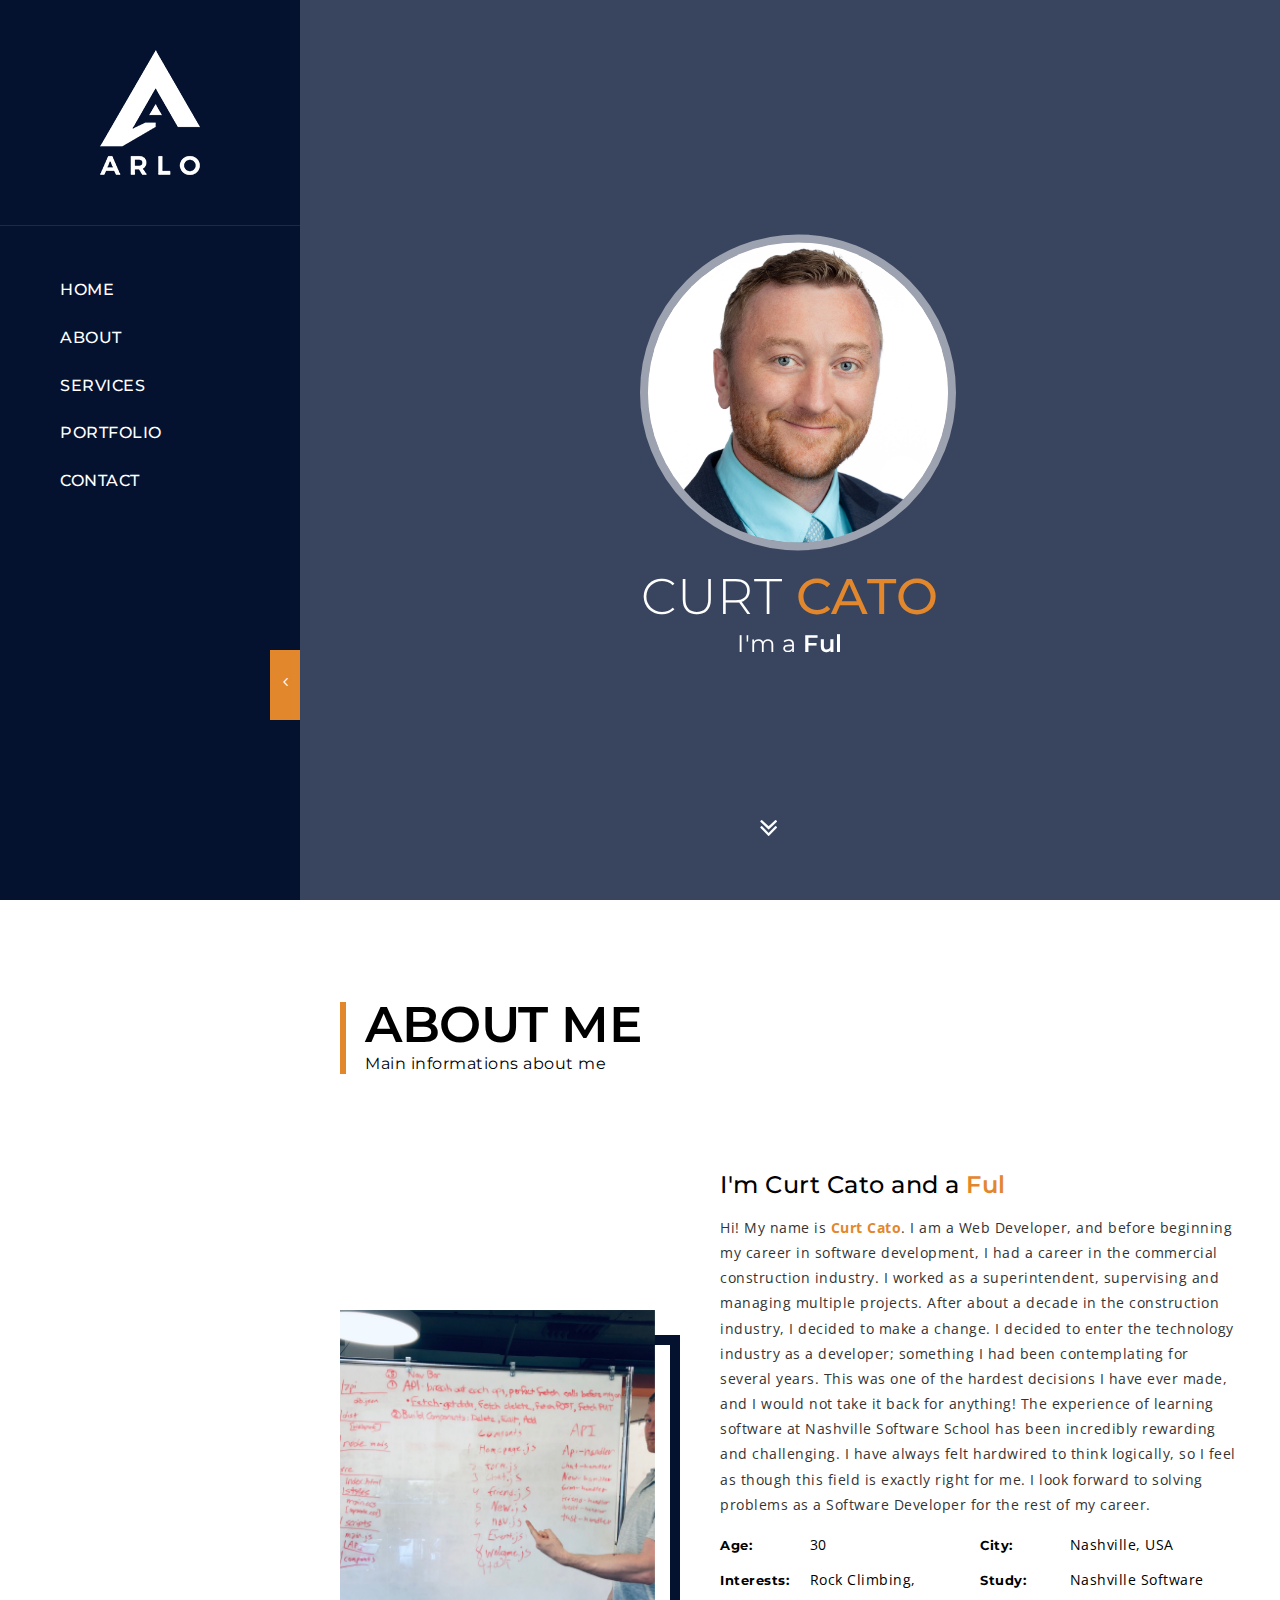
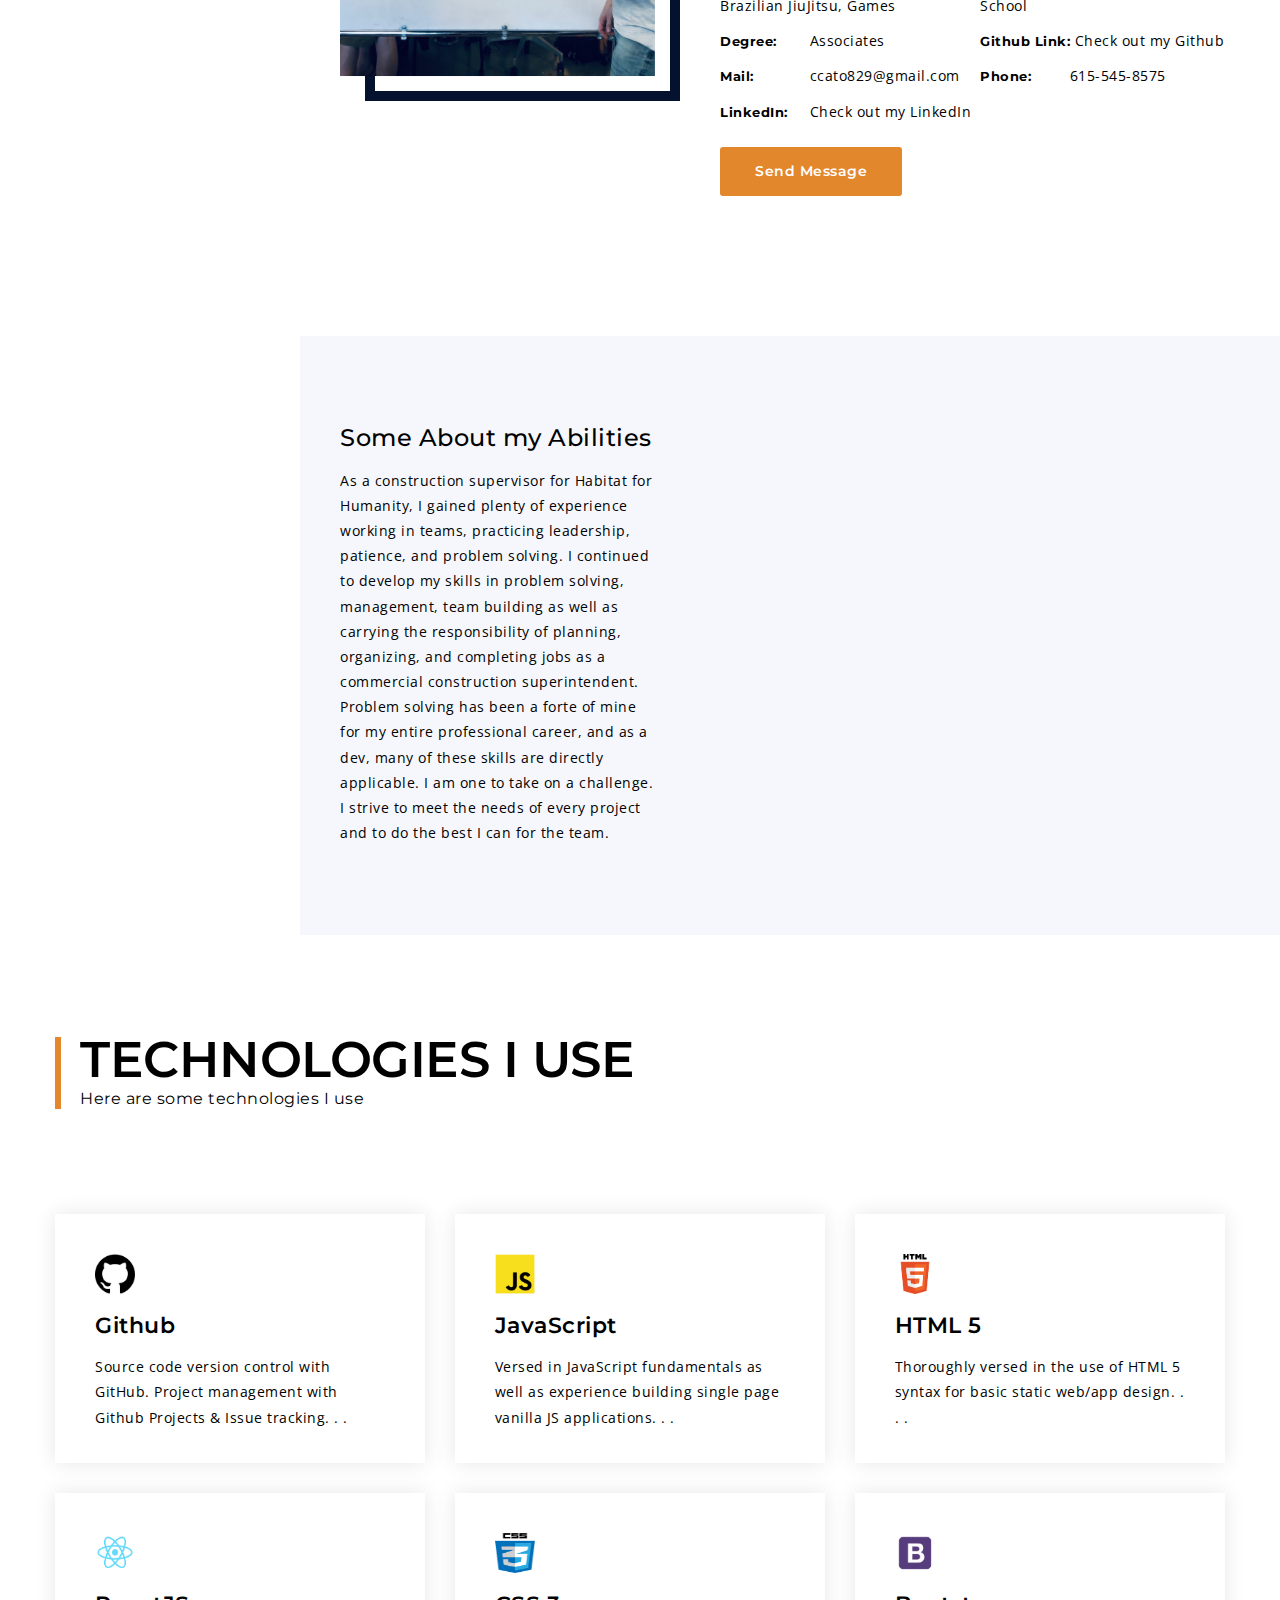
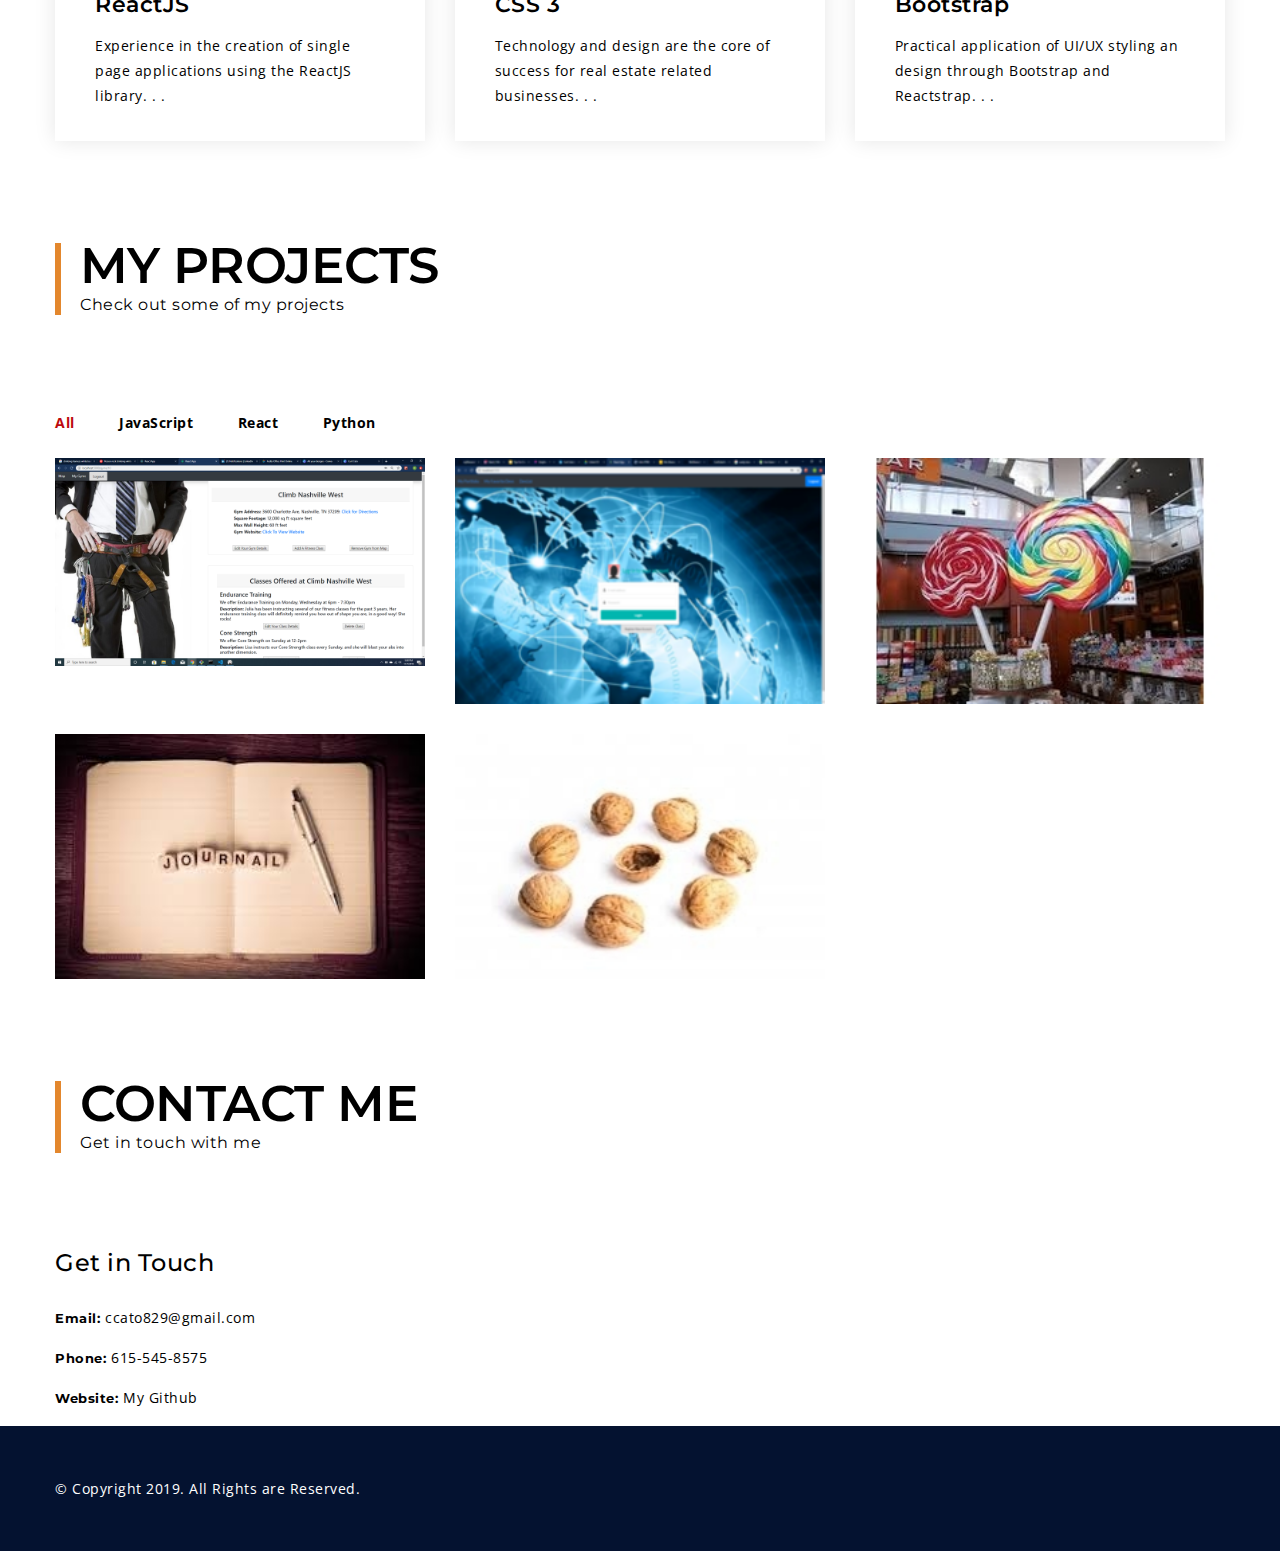
==== commit 0eb3ddaf: "added SendIt" ====
--- a/index.html
+++ b/index.html
@@ -445,6 +445,51 @@
                         </li>
                       </ul>
                       <ul class="arlo_tm_portfolio_list gallery_zoom">
+                        <li class="Python">
+                          <div
+                            class="entry arlo_tm_portfolio_animation_wrap"
+                            data-title="SendIt"
+                            data-category="Python"
+                          >
+                            <a href="https://github.com/CurtCato?tab=repositories" target="_blank">
+                              <img src="img\portfolio\SendIt-screenshot.png" alt="" />
+                              <div
+                                class="arlo_tm_portfolio_image_main"
+                                data-img-url="img\portfolio\SendIt-screenshot.png"
+                              ></div>
+                            </a>
+                          </div>
+                        </li>
+                        <li class="React">
+                          <div
+                            class="entry arlo_tm_portfolio_animation_wrap"
+                            data-title="DevFinder"
+                            data-category="React"
+                          >
+                            <a href="https://github.com/CurtCato/DevFinder-FE-Capstone" target="_blank">
+                              <img src="img\portfolio\smallerDevFinder.png" alt="" />
+                              <div
+                                class="arlo_tm_portfolio_image_main"
+                                data-img-url="img\portfolio\smallerDevFinder.png"
+                              ></div>
+                            </a>
+                          </div>
+                        </li>
+                        <li class="React">
+                          <div
+                            class="entry arlo_tm_portfolio_animation_wrap"
+                            data-title="Kandy-Korner"
+                            data-category="React"
+                          >
+                            <a href="https://github.com/CurtCato/kandy-korner" target="_blank">
+                              <img src="img\portfolio\smallerKandyImg.jpg" alt="" />
+                              <div
+                                class="arlo_tm_portfolio_image_main"
+                                data-img-url="img\portfolio\smallerKandyImg.jpg"
+                              ></div>
+                            </a>
+                          </div>
+                        </li>
                         <li class="JavaScript">
                           <div
                             class="entry arlo_tm_portfolio_animation_wrap"
@@ -475,36 +520,6 @@
                             </a>
                           </div>
                         </li>
-                        <li class="React">
-                          <div
-                            class="entry arlo_tm_portfolio_animation_wrap"
-                            data-title="Kandy-Korner"
-                            data-category="React"
-                          >
-                            <a href="https://github.com/CurtCato/kandy-korner" target="_blank">
-                              <img src="img\portfolio\smallerKandyImg.jpg" alt="" />
-                              <div
-                                class="arlo_tm_portfolio_image_main"
-                                data-img-url="img\portfolio\smallerKandyImg.jpg"
-                              ></div>
-                            </a>
-                          </div>
-                        </li>
-                        <li class="React">
-                          <div
-                            class="entry arlo_tm_portfolio_animation_wrap"
-                            data-title="DevFinder"
-                            data-category="React"
-                          >
-                            <a href="https://github.com/CurtCato/DevFinder-FE-Capstone" target="_blank">
-                              <img src="img\portfolio\smallerDevFinder.png" alt="" />
-                              <div
-                                class="arlo_tm_portfolio_image_main"
-                                data-img-url="img\portfolio\smallerDevFinder.png"
-                              ></div>
-                            </a>
-                          </div>
-                        </li>
                       </ul>
                     </div>
                   </div>
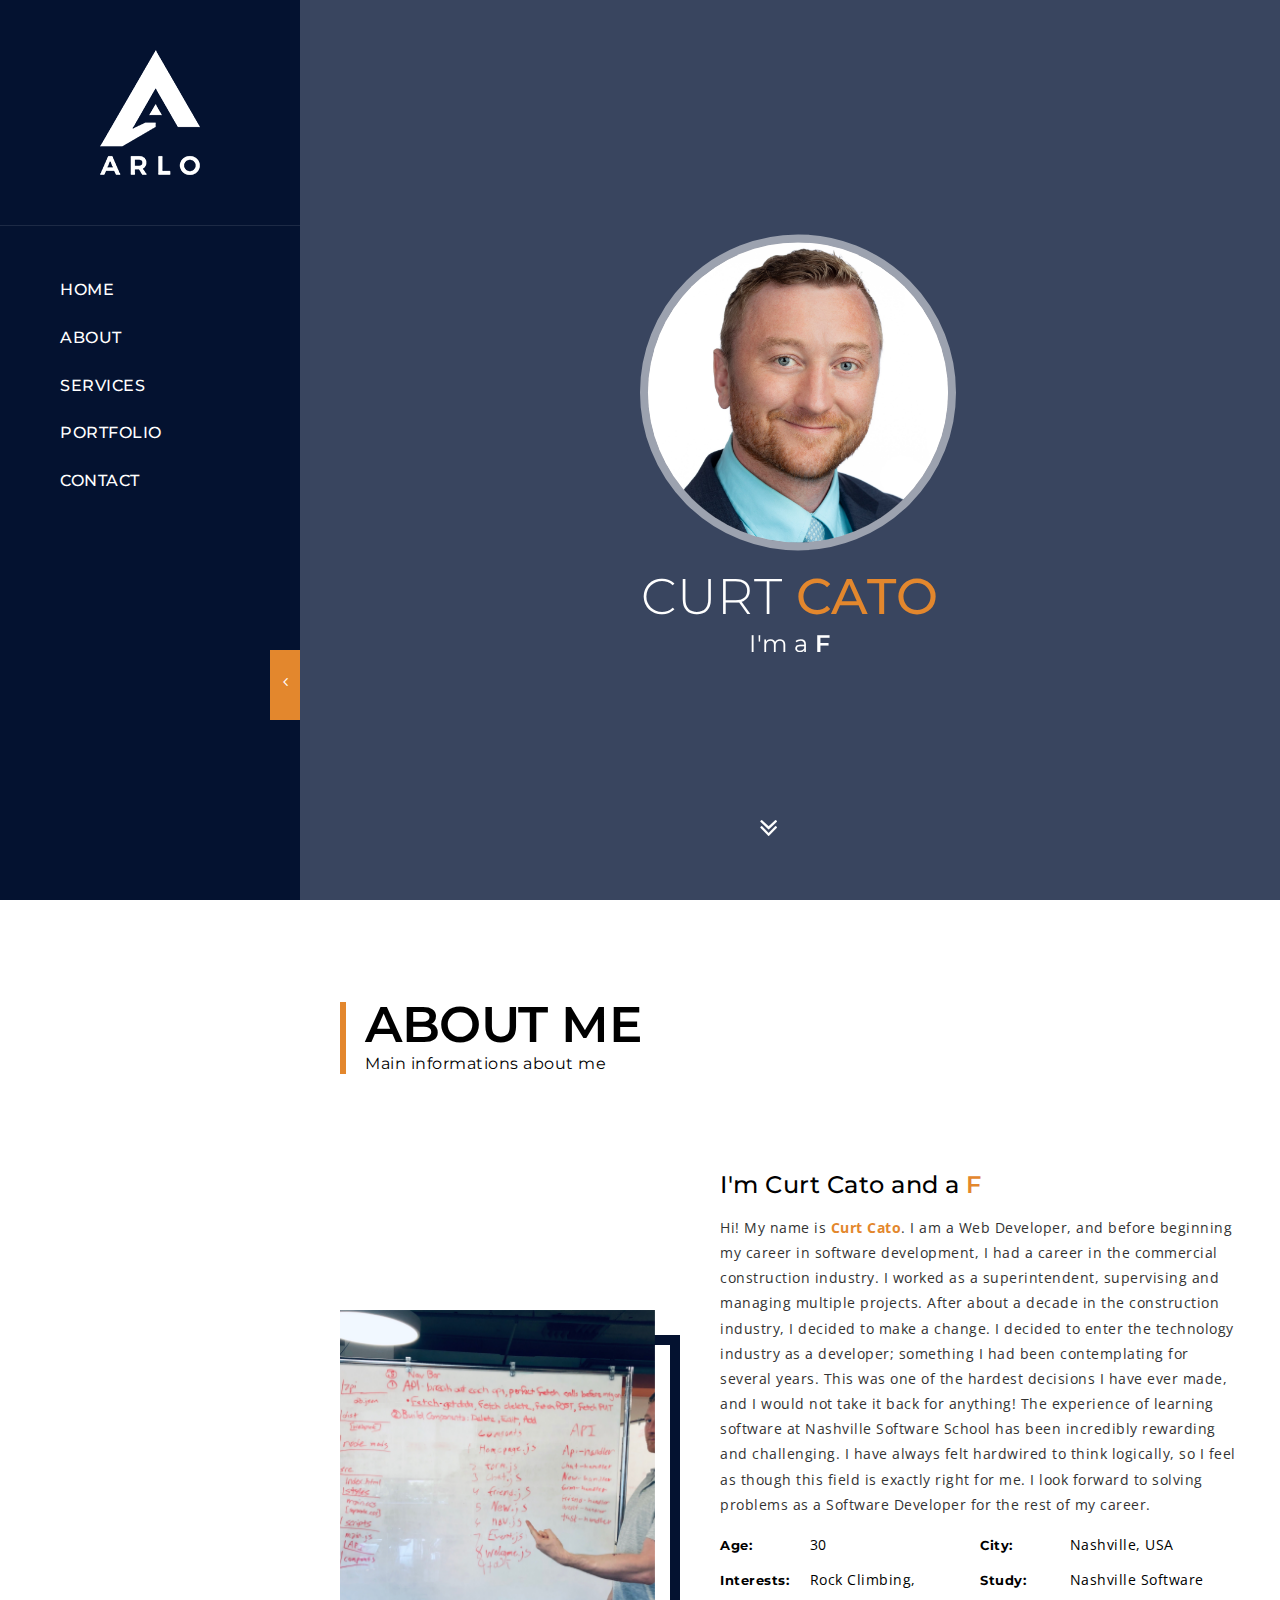
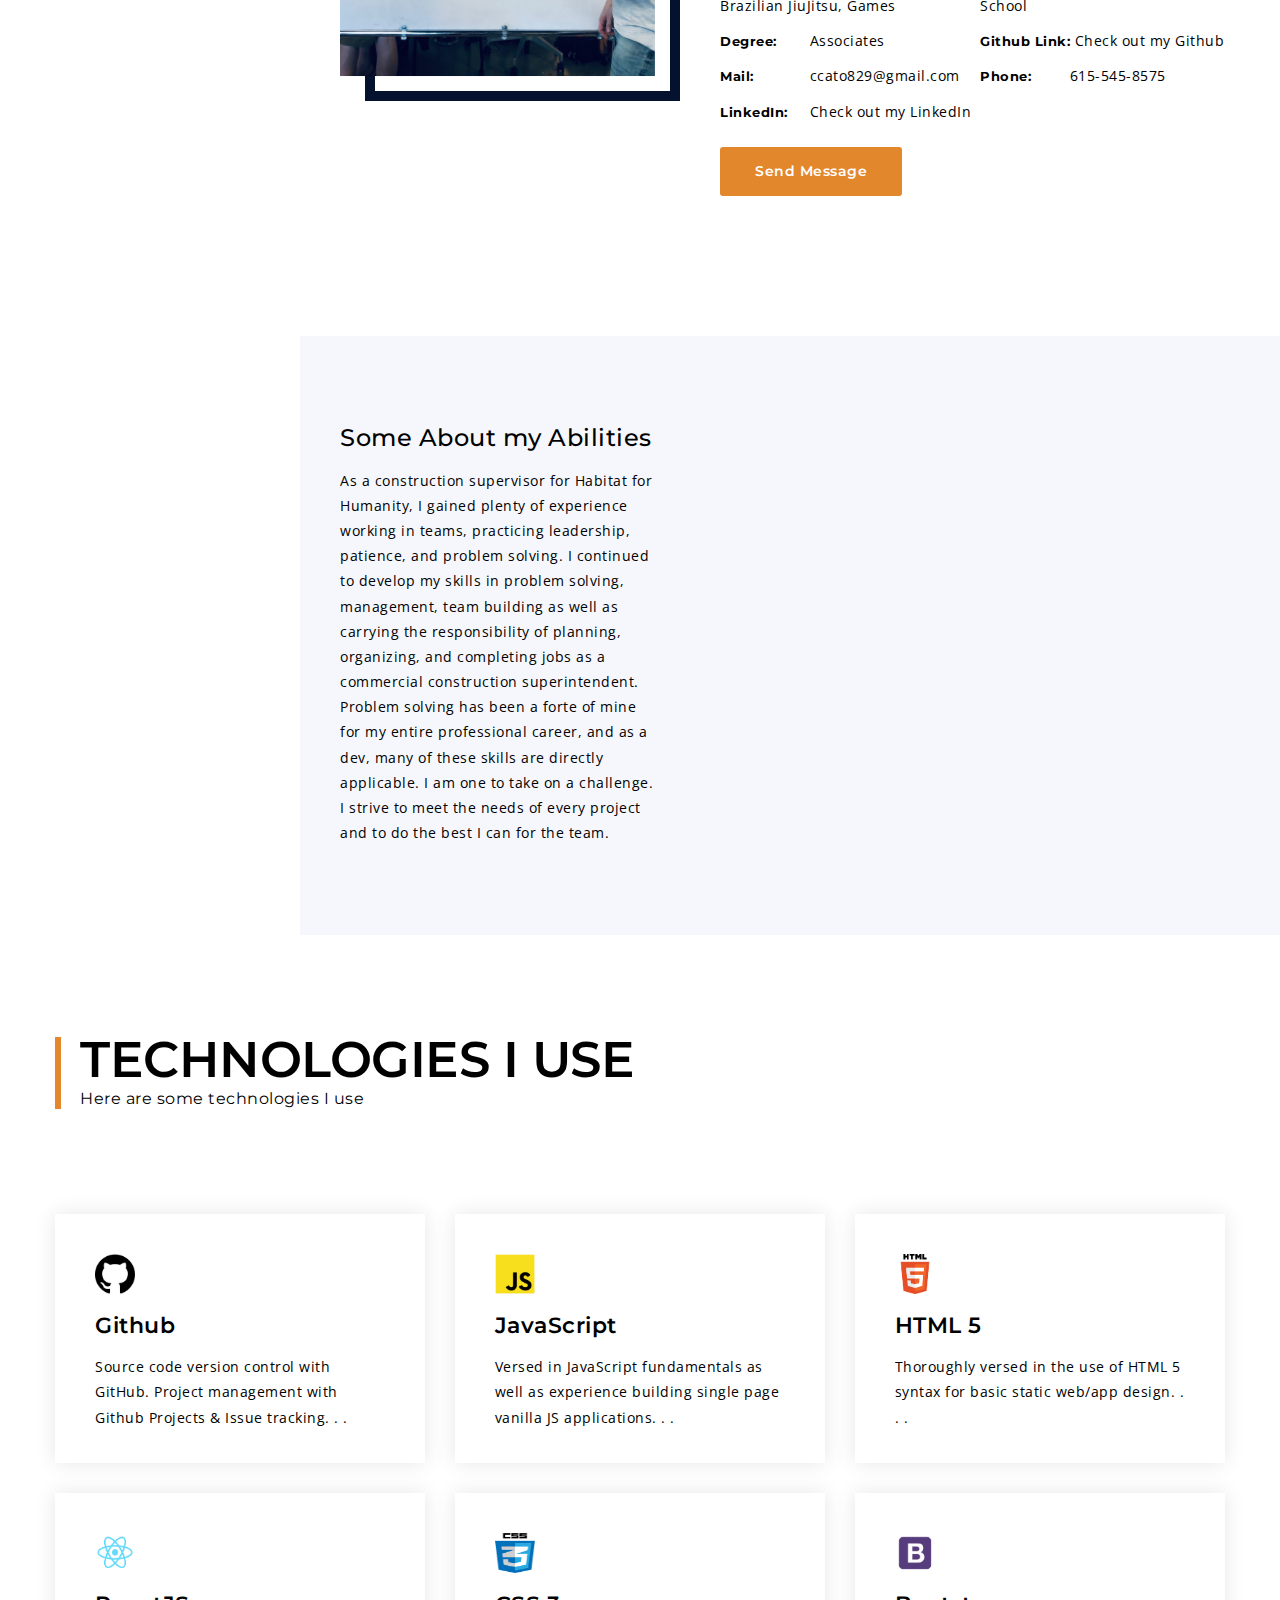
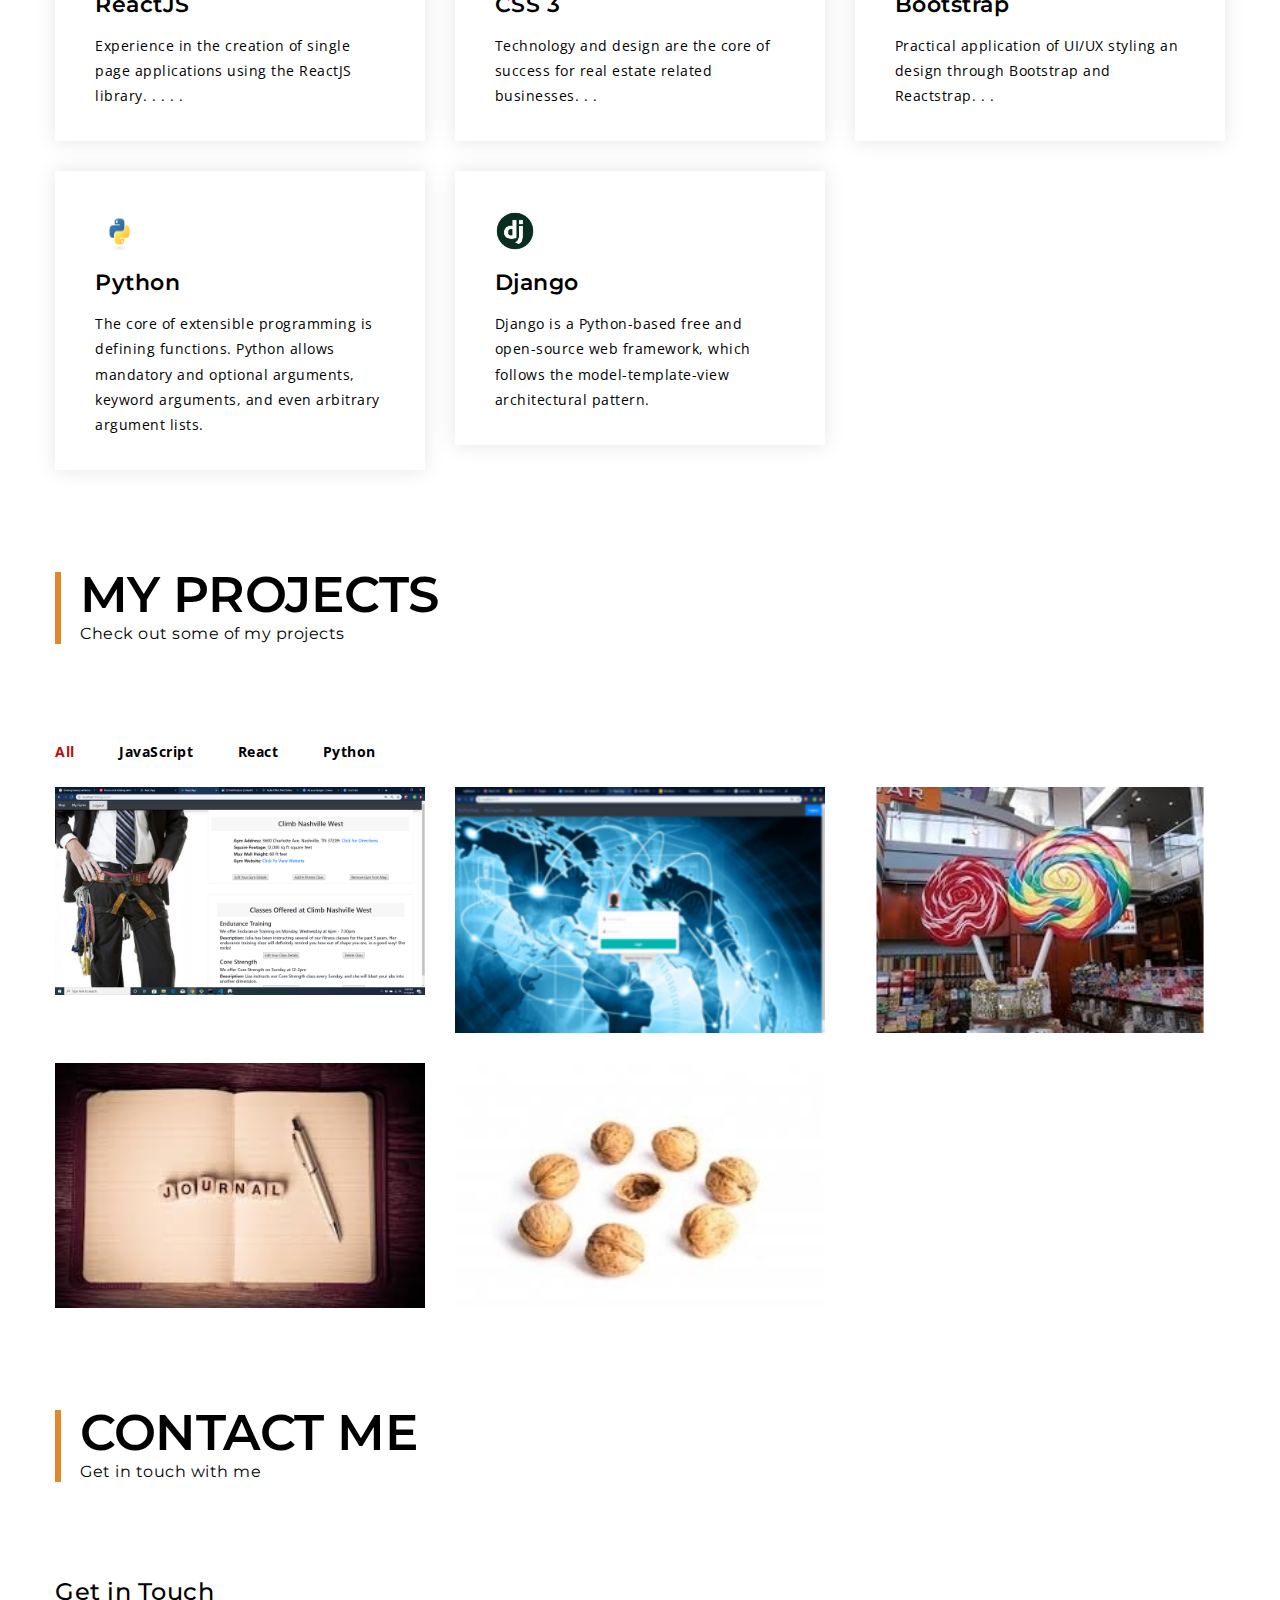
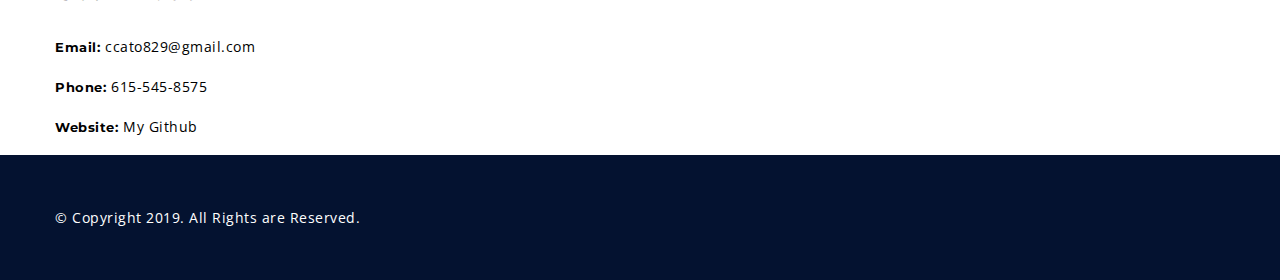
==== commit 63b00a98: "added django and python to tech stack" ====
--- a/index.html
+++ b/index.html
@@ -370,7 +370,7 @@
                           </div>
                           <div class="text">
                             <p>
-                              Experience in the creation of single page applications using the ReactJS library. . .
+                              Experience in the creation of single page applications using the ReactJS library. . . . .
                             </p>
                           </div>
                         </div>
@@ -409,6 +409,46 @@
                           <div class="text">
                             <p>
                               Practical application of UI/UX styling an design through Bootstrap and Reactstrap. . .
+                            </p>
+                          </div>
+                        </div>
+                      </li>
+                      <li>
+                        <div class="inner">
+                          <div class="icon">
+                            <img
+                              class="svg"
+                              src="img\logo\python-logo-master-v3-TM.png"
+                              alt=""
+                            />
+                          </div>
+                          <div class="title_service">
+                            <h3>Python</h3>
+                          </div>
+                          <div class="text">
+                            <p>
+                              The core of extensible programming is defining functions. Python allows mandatory and
+                              optional arguments, keyword arguments, and even arbitrary argument lists.
+                            </p>
+                          </div>
+                        </div>
+                      </li>
+                      <li>
+                        <div class="inner">
+                          <div class="icon">
+                            <img
+                              class="svg"
+                              src="img\logo\django-icon-0.jpg"
+                              alt=""
+                            />
+                          </div>
+                          <div class="title_service">
+                            <h3>Django</h3>
+                          </div>
+                          <div class="text">
+                            <p>
+                              Django is a Python-based free and open-source web framework,
+                              which follows the model-template-view architectural pattern.
                             </p>
                           </div>
                         </div>
